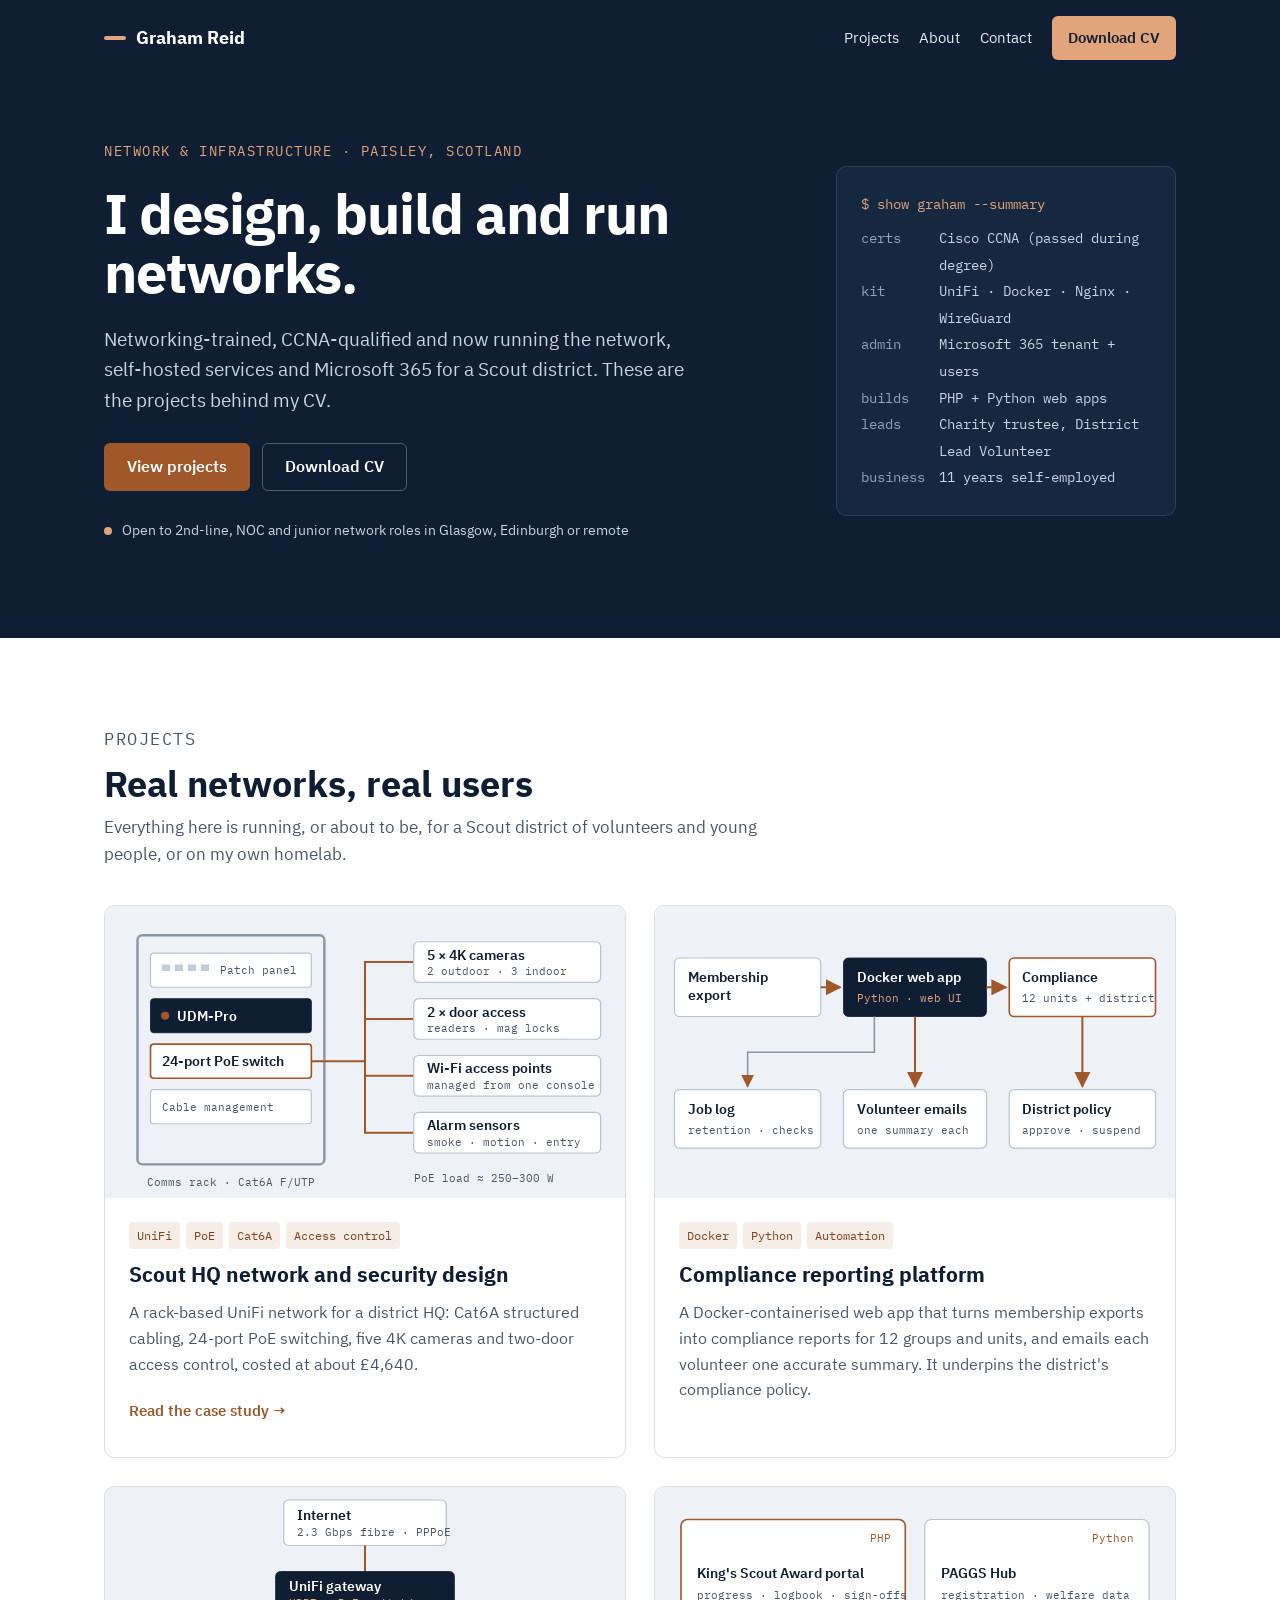
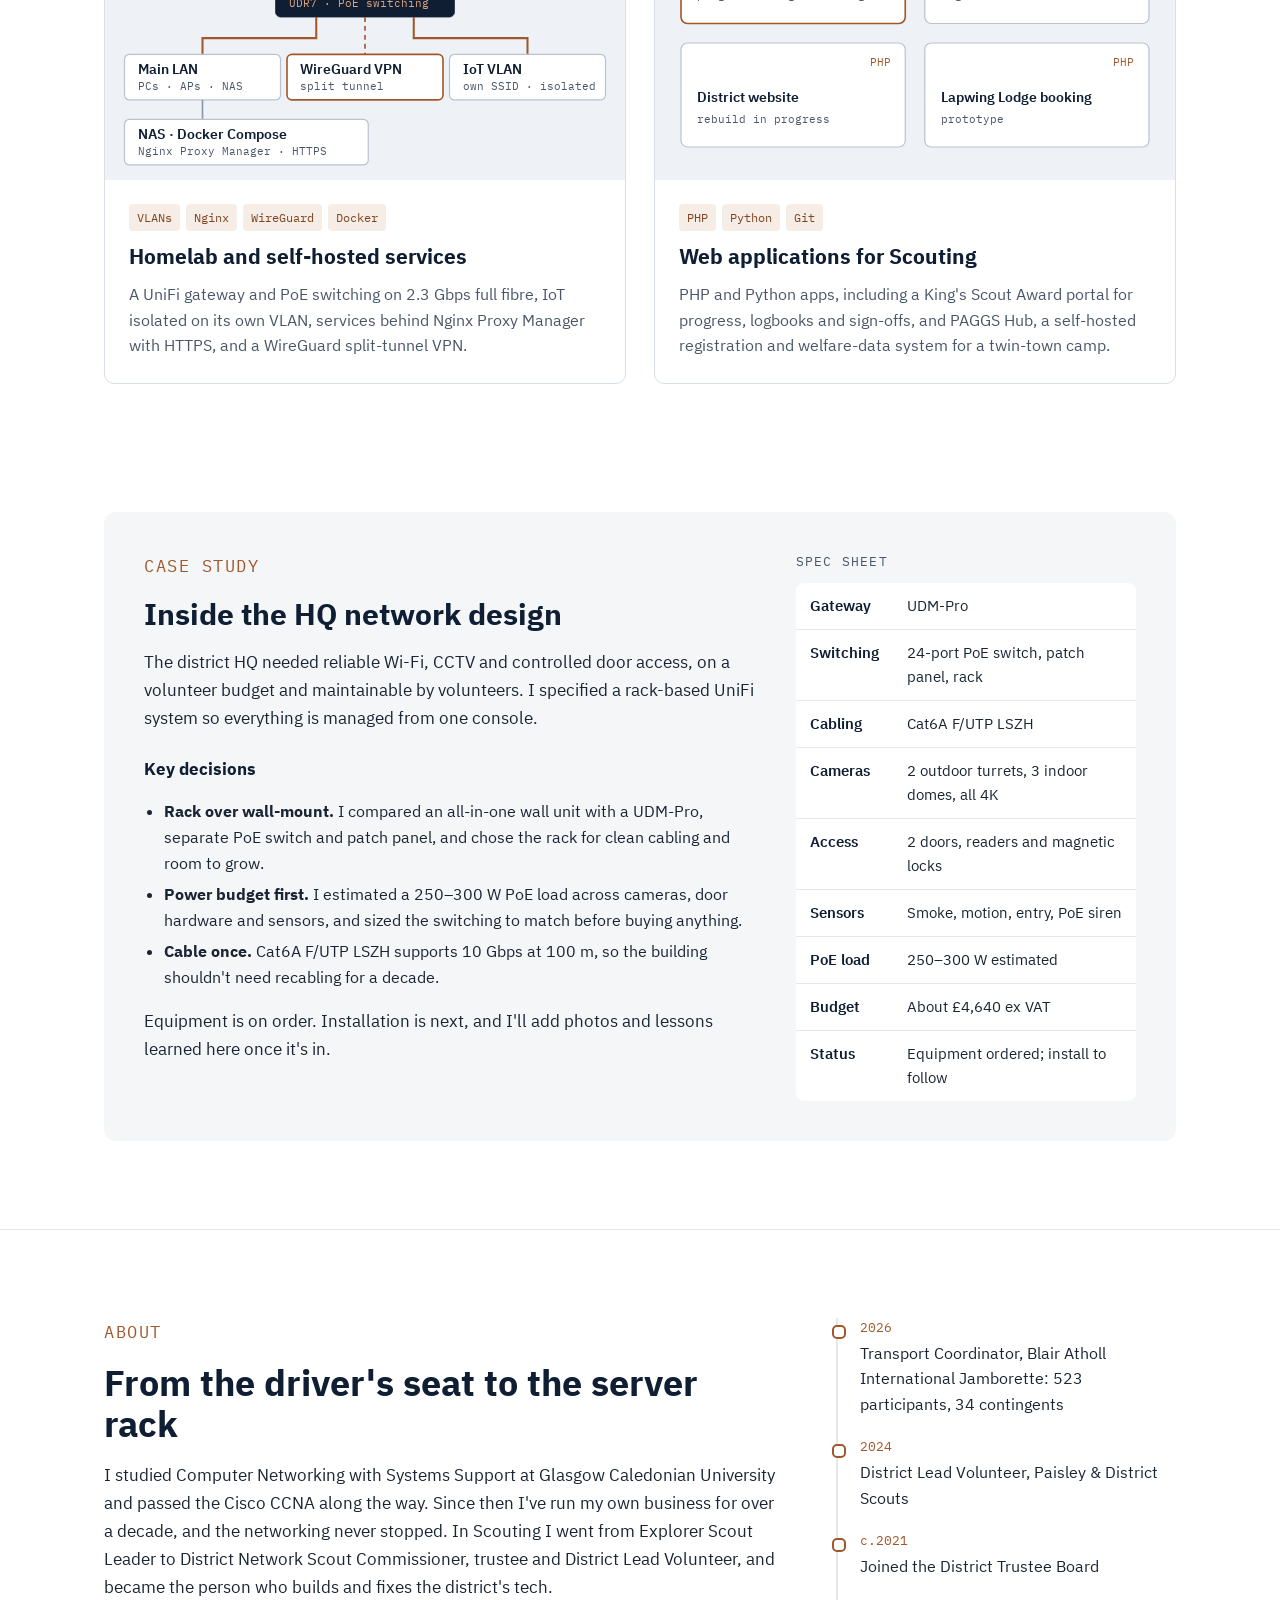
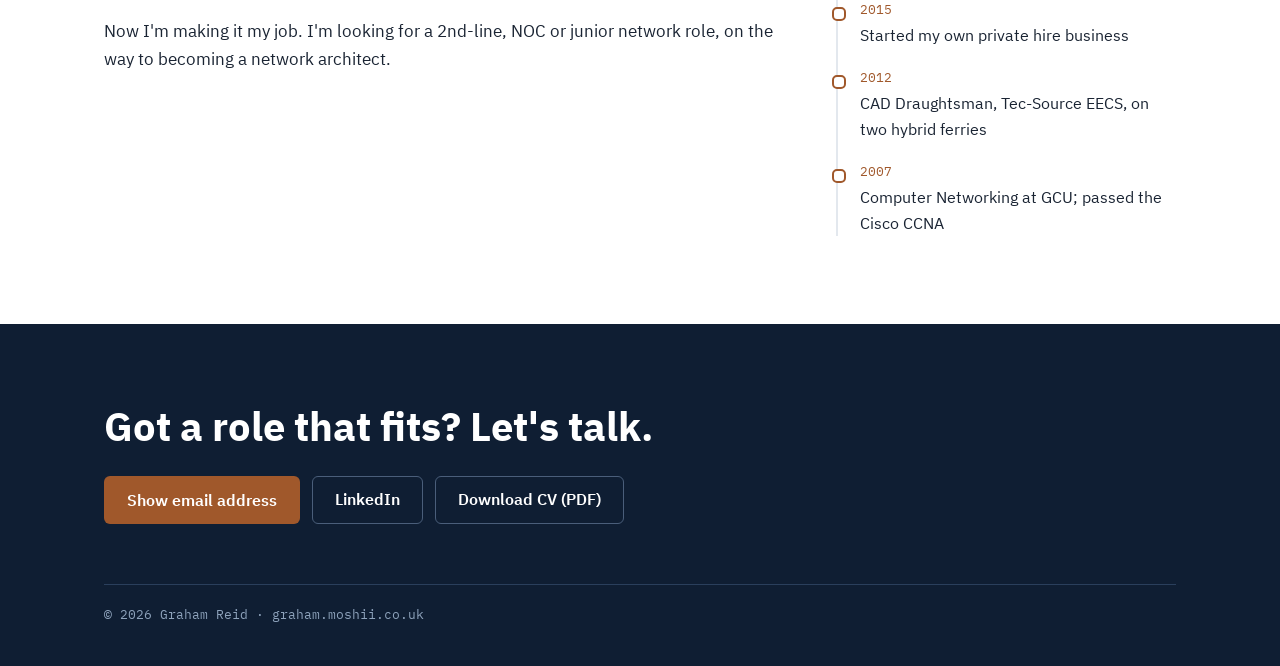
==== index.html @ 70eca9df "Hide email address from scrapers Reveal the address on click from a base64 attribute instead of a pl" ====
<!doctype html>
<html lang="en-GB">
<head>
<meta charset="utf-8">
<meta name="viewport" content="width=device-width, initial-scale=1">
<title>Graham Reid · Network &amp; Infrastructure</title>
<meta name="description" content="Graham Reid: networking-trained and CCNA-qualified, designing and running networks, self-hosted services and Microsoft 365 for a Scout district. Open to 2nd-line, NOC and junior network roles.">
<link rel="canonical" href="https://graham.moshii.co.uk/">
<meta property="og:type" content="website">
<meta property="og:title" content="Graham Reid · Network & Infrastructure">
<meta property="og:description" content="Projects behind my CV: a UniFi HQ network design, a Docker compliance platform, a homelab and web apps for Scouting.">
<meta property="og:url" content="https://graham.moshii.co.uk/">
<meta name="theme-color" content="#0F1E33">
<link rel="icon" href="assets/favicon.svg" type="image/svg+xml">
<link rel="preload" href="assets/fonts/IBMPlexSans-Bold.woff2" as="font" type="font/woff2" crossorigin>
<link rel="preload" href="assets/fonts/IBMPlexSans-Regular.woff2" as="font" type="font/woff2" crossorigin>
<link rel="stylesheet" href="assets/site.css">
</head>
<body>
<a class="skip" href="#main">Skip to content</a>

<header class="site-header" id="top">
  <nav class="nav wrap" aria-label="Main">
    <a class="brand" href="#top"><span class="brand-mark" aria-hidden="true"></span>Graham Reid</a>
    <ul class="nav-links">
      <li><a href="#projects">Projects</a></li>
      <li><a href="#about">About</a></li>
      <li><a href="#contact">Contact</a></li>
      <li><a class="nav-cv" href="cv/Graham-Reid-CV.pdf">Download CV</a></li>
    </ul>
  </nav>

  <div class="hero wrap">
    <div class="hero-copy">
      <p class="eyebrow">Network &amp; infrastructure · Paisley, Scotland</p>
      <h1>I design, build and run networks.</h1>
      <p class="hero-lede">Networking-trained, CCNA-qualified and now running the network, self-hosted services and Microsoft 365 for a Scout district. These are the projects behind my CV.</p>
      <div class="hero-actions">
        <a class="btn btn-primary" href="#projects">View projects</a>
        <a class="btn btn-ghost" href="cv/Graham-Reid-CV.pdf">Download CV</a>
      </div>
      <p class="status"><span class="status-dot" aria-hidden="true"></span>Open to 2nd-line, NOC and junior network roles in Glasgow, Edinburgh or remote</p>
    </div>

    <div class="term" aria-label="Summary">
      <p class="term-cmd" aria-hidden="true">$ show graham --summary</p>
      <dl>
        <dt>certs</dt><dd>Cisco CCNA (passed during degree)</dd>
        <dt>kit</dt><dd>UniFi · Docker · Nginx · WireGuard</dd>
        <dt>admin</dt><dd>Microsoft 365 tenant + users</dd>
        <dt>builds</dt><dd>PHP + Python web apps</dd>
        <dt>leads</dt><dd>Charity trustee, District Lead Volunteer</dd>
        <dt>business</dt><dd>11 years self-employed</dd>
      </dl>
    </div>
  </div>
</header>

<main id="main">
  <section class="section wrap" id="projects" aria-labelledby="projects-title">
    <div class="section-head">
      <p class="eyebrow">Projects</p>
      <h2 id="projects-title">Real networks, real users</h2>
      <p>Everything here is running, or about to be, for a Scout district of volunteers and young people, or on my own homelab.</p>
    </div>

    <div class="cards">

      <article class="card">
        <figure>
          <svg viewBox="0 0 640 360" role="img" aria-label="Diagram: a comms rack holding a patch panel, UDM-Pro gateway, 24-port PoE switch and cable management, with the switch feeding cameras, door access, Wi-Fi access points and alarm sensors.">
            <rect class="dg-rack" x="40" y="36" width="230" height="282" rx="6"/>
            <rect class="dg-box" x="56" y="58" width="198" height="42" rx="4"/>
            <g class="dg-port"><rect x="70" y="72" width="10" height="8"/><rect x="86" y="72" width="10" height="8"/><rect x="102" y="72" width="10" height="8"/><rect x="118" y="72" width="10" height="8"/></g>
            <text class="dg-s" x="142" y="84">Patch panel</text>
            <rect class="dg-box-navy" x="56" y="114" width="198" height="42" rx="4"/>
            <circle class="dg-led" cx="74" cy="135" r="5"/>
            <text class="dg-w" x="88" y="141">UDM-Pro</text>
            <rect class="dg-box-accent" x="56" y="170" width="198" height="42" rx="4"/>
            <text class="dg-t" x="70" y="197">24-port PoE switch</text>
            <rect class="dg-box" x="56" y="226" width="198" height="42" rx="4"/>
            <text class="dg-s" x="70" y="252">Cable management</text>
            <text class="dg-s" x="155" y="344" text-anchor="middle">Comms rack · Cat6A F/UTP</text>

            <path class="dg-line-accent" d="M254 191 H320 V69 H380"/>
            <path class="dg-line-accent" d="M320 191 V139 H380"/>
            <path class="dg-line-accent" d="M320 191 V209 H380"/>
            <path class="dg-line-accent" d="M320 191 V279 H380"/>
            <rect class="dg-box" x="380" y="44" width="230" height="50" rx="6"/>
            <text class="dg-t" x="396" y="66">5 × 4K cameras</text><text class="dg-s" x="396" y="85">2 outdoor · 3 indoor</text>
            <rect class="dg-box" x="380" y="114" width="230" height="50" rx="6"/>
            <text class="dg-t" x="396" y="136">2 × door access</text><text class="dg-s" x="396" y="155">readers · mag locks</text>
            <rect class="dg-box" x="380" y="184" width="230" height="50" rx="6"/>
            <text class="dg-t" x="396" y="206">Wi-Fi access points</text><text class="dg-s" x="396" y="225">managed from one console</text>
            <rect class="dg-box" x="380" y="254" width="230" height="50" rx="6"/>
            <text class="dg-t" x="396" y="276">Alarm sensors</text><text class="dg-s" x="396" y="295">smoke · motion · entry</text>
            <text class="dg-s" x="380" y="340">PoE load ≈ 250–300 W</text>
          </svg>
        </figure>
        <div class="card-body">
          <ul class="tags" aria-label="Technologies"><li>UniFi</li><li>PoE</li><li>Cat6A</li><li>Access control</li></ul>
          <h3>Scout HQ network and security design</h3>
          <p>A rack-based UniFi network for a district HQ: Cat6A structured cabling, 24-port PoE switching, five 4K cameras and two-door access control, costed at about £4,640.</p>
          <a class="card-link" href="#case-study">Read the case study →</a>
        </div>
      </article>

      <article class="card">
        <figure>
          <svg viewBox="0 0 640 360" role="img" aria-label="Diagram: membership exports go into a Docker web app, which produces reports for 12 units plus a district summary, sends one summary email per volunteer, and keeps a job log with retention clean-up.">
            <defs><marker id="ar2" viewBox="0 0 10 10" refX="9" refY="5" markerWidth="8" markerHeight="8" orient="auto-start-reverse"><path class="dg-arrow" d="M0 0 L10 5 L0 10 z"/></marker></defs>
            <rect class="dg-box" x="24" y="64" width="180" height="72" rx="6"/>
            <text class="dg-t" x="40" y="94">Membership</text><text class="dg-t" x="40" y="116">export</text>
            <rect class="dg-box-navy" x="232" y="64" width="176" height="72" rx="6"/>
            <text class="dg-w" x="248" y="94">Docker web app</text><text class="dg-ws" x="248" y="118">Python · web UI</text>
            <rect class="dg-box-accent" x="436" y="64" width="180" height="72" rx="6"/>
            <text class="dg-t" x="452" y="94">Compliance</text><text class="dg-s" x="452" y="118">12 units + district</text>
            <path class="dg-line-accent" d="M204 100 H228" marker-end="url(#ar2)"/>
            <path class="dg-line-accent" d="M408 100 H432" marker-end="url(#ar2)"/>
            <rect class="dg-box" x="232" y="226" width="176" height="72" rx="6"/>
            <text class="dg-t" x="248" y="256">Volunteer emails</text><text class="dg-s" x="248" y="280">one summary each</text>
            <rect class="dg-box" x="24" y="226" width="180" height="72" rx="6"/>
            <text class="dg-t" x="40" y="256">Job log</text><text class="dg-s" x="40" y="280">retention · checks</text>
            <rect class="dg-box" x="436" y="226" width="180" height="72" rx="6"/>
            <text class="dg-t" x="452" y="256">District policy</text><text class="dg-s" x="452" y="280">approve · suspend</text>
            <path class="dg-line-accent" d="M320 136 V222" marker-end="url(#ar2)"/>
            <path class="dg-line" d="M270 136 V180 H114 V222" marker-end="url(#ar2)"/>
            <path class="dg-line-accent" d="M526 136 V222" marker-end="url(#ar2)"/>
          </svg>
        </figure>
        <div class="card-body">
          <ul class="tags" aria-label="Technologies"><li>Docker</li><li>Python</li><li>Automation</li></ul>
          <h3>Compliance reporting platform</h3>
          <p>A Docker-containerised web app that turns membership exports into compliance reports for 12 groups and units, and emails each volunteer one accurate summary. It underpins the district's compliance policy.</p>
        </div>
      </article>

      <article class="card">
        <figure>
          <svg viewBox="0 0 640 360" role="img" aria-label="Diagram: 2.3 gigabit full fibre over PPPoE into a UniFi UDR7 gateway, which serves a main LAN with a NAS running Docker and Nginx Proxy Manager, an isolated IoT VLAN with its own SSID, and a WireGuard split-tunnel VPN for selected devices.">
            <rect class="dg-box" x="220" y="16" width="200" height="56" rx="6"/>
            <text class="dg-t" x="236" y="40">Internet</text><text class="dg-s" x="236" y="60">2.3 Gbps fibre · PPPoE</text>
            <path class="dg-line-accent" d="M320 72 V104"/>
            <rect class="dg-box-navy" x="210" y="104" width="220" height="56" rx="6"/>
            <text class="dg-w" x="226" y="128">UniFi gateway</text><text class="dg-ws" x="226" y="148">UDR7 · PoE switching</text>
            <path class="dg-line-accent" d="M260 160 V186 H120 V206"/>
            <path class="dg-dash" d="M320 160 V206"/>
            <path class="dg-line-accent" d="M380 160 V186 H520 V206"/>
            <rect class="dg-box" x="24" y="206" width="192" height="56" rx="6"/>
            <text class="dg-t" x="40" y="230">Main LAN</text><text class="dg-s" x="40" y="250">PCs · APs · NAS</text>
            <rect class="dg-box-accent" x="224" y="206" width="192" height="56" rx="6"/>
            <text class="dg-t" x="240" y="230">WireGuard VPN</text><text class="dg-s" x="240" y="250">split tunnel</text>
            <rect class="dg-box" x="424" y="206" width="192" height="56" rx="6"/>
            <text class="dg-t" x="440" y="230">IoT VLAN</text><text class="dg-s" x="440" y="250">own SSID · isolated</text>
            <path class="dg-line" d="M120 262 V286"/>
            <rect class="dg-box" x="24" y="286" width="300" height="56" rx="6"/>
            <text class="dg-t" x="40" y="310">NAS · Docker Compose</text><text class="dg-s" x="40" y="330">Nginx Proxy Manager · HTTPS</text>
          </svg>
        </figure>
        <div class="card-body">
          <ul class="tags" aria-label="Technologies"><li>VLANs</li><li>Nginx</li><li>WireGuard</li><li>Docker</li></ul>
          <h3>Homelab and self-hosted services</h3>
          <p>A UniFi gateway and PoE switching on 2.3 Gbps full fibre, IoT isolated on its own VLAN, services behind Nginx Proxy Manager with HTTPS, and a WireGuard split-tunnel VPN.</p>
        </div>
      </article>

      <article class="card">
        <figure>
          <svg viewBox="0 0 640 360" role="img" aria-label="Four web applications: a King's Scout Award portal in PHP, PAGGS Hub in Python, the district website in PHP, and a Lapwing Lodge booking prototype in PHP.">
            <rect class="dg-box-accent" x="32" y="40" width="276" height="128" rx="8"/>
            <text class="dg-s" x="290" y="68" text-anchor="end" style="fill: var(--copper)">PHP</text>
            <text class="dg-t" x="52" y="112">King's Scout Award portal</text><text class="dg-s" x="52" y="138">progress · logbook · sign-offs</text>
            <rect class="dg-box" x="332" y="40" width="276" height="128" rx="8"/>
            <text class="dg-s" x="590" y="68" text-anchor="end" style="fill: var(--copper)">Python</text>
            <text class="dg-t" x="352" y="112">PAGGS Hub</text><text class="dg-s" x="352" y="138">registration · welfare data</text>
            <rect class="dg-box" x="32" y="192" width="276" height="128" rx="8"/>
            <text class="dg-s" x="290" y="220" text-anchor="end" style="fill: var(--copper)">PHP</text>
            <text class="dg-t" x="52" y="264">District website</text><text class="dg-s" x="52" y="290">rebuild in progress</text>
            <rect class="dg-box" x="332" y="192" width="276" height="128" rx="8"/>
            <text class="dg-s" x="590" y="220" text-anchor="end" style="fill: var(--copper)">PHP</text>
            <text class="dg-t" x="352" y="264">Lapwing Lodge booking</text><text class="dg-s" x="352" y="290">prototype</text>
          </svg>
        </figure>
        <div class="card-body">
          <ul class="tags" aria-label="Technologies"><li>PHP</li><li>Python</li><li>Git</li></ul>
          <h3>Web applications for Scouting</h3>
          <p>PHP and Python apps, including a King's Scout Award portal for progress, logbooks and sign-offs, and PAGGS Hub, a self-hosted registration and welfare-data system for a twin-town camp.</p>
        </div>
      </article>

    </div>
  </section>

  <section class="section wrap" id="case-study" aria-labelledby="case-title">
    <div class="case">
      <div class="case-copy">
        <p class="eyebrow">Case study</p>
        <h2 id="case-title">Inside the HQ network design</h2>
        <p>The district HQ needed reliable Wi-Fi, CCTV and controlled door access, on a volunteer budget and maintainable by volunteers. I specified a rack-based UniFi system so everything is managed from one console.</p>
        <h3>Key decisions</h3>
        <ul>
          <li><strong>Rack over wall-mount.</strong> I compared an all-in-one wall unit with a UDM-Pro, separate PoE switch and patch panel, and chose the rack for clean cabling and room to grow.</li>
          <li><strong>Power budget first.</strong> I estimated a 250–300 W PoE load across cameras, door hardware and sensors, and sized the switching to match before buying anything.</li>
          <li><strong>Cable once.</strong> Cat6A F/UTP LSZH supports 10 Gbps at 100 m, so the building shouldn't need recabling for a decade.</li>
        </ul>
        <p>Equipment is on order. Installation is next, and I'll add photos and lessons learned here once it's in.</p>
      </div>
      <div class="spec">
        <table>
          <caption>Spec sheet</caption>
          <tbody>
            <tr><th scope="row">Gateway</th><td>UDM-Pro</td></tr>
            <tr><th scope="row">Switching</th><td>24-port PoE switch, patch panel, rack</td></tr>
            <tr><th scope="row">Cabling</th><td>Cat6A F/UTP LSZH</td></tr>
            <tr><th scope="row">Cameras</th><td>2 outdoor turrets, 3 indoor domes, all 4K</td></tr>
            <tr><th scope="row">Access</th><td>2 doors, readers and magnetic locks</td></tr>
            <tr><th scope="row">Sensors</th><td>Smoke, motion, entry, PoE siren</td></tr>
            <tr><th scope="row">PoE load</th><td>250–300 W estimated</td></tr>
            <tr><th scope="row">Budget</th><td>About £4,640 ex VAT</td></tr>
            <tr><th scope="row">Status</th><td>Equipment ordered; install to follow</td></tr>
          </tbody>
        </table>
      </div>
    </div>
  </section>

  <div class="about-wrap" id="about">
    <section class="about wrap" aria-labelledby="about-title">
      <div class="about-copy">
        <p class="eyebrow">About</p>
        <h2 id="about-title">From the driver's seat to the server rack</h2>
        <p>I studied Computer Networking with Systems Support at Glasgow Caledonian University and passed the Cisco CCNA along the way. Since then I've run my own business for over a decade, and the networking never stopped. In Scouting I went from Explorer Scout Leader to District Network Scout Commissioner, trustee and District Lead Volunteer, and became the person who builds and fixes the district's tech.</p>
        <p>Now I'm making it my job. I'm looking for a 2nd-line, NOC or junior network role, on the way to becoming a network architect.</p>
      </div>
      <ol class="timeline" reversed>
        <li><time datetime="2026">2026</time><span>Transport Coordinator, Blair Atholl International Jamborette: 523 participants, 34 contingents</span></li>
        <li><time datetime="2024-08">2024</time><span>District Lead Volunteer, Paisley &amp; District Scouts</span></li>
        <li><time datetime="2021">c.2021</time><span>Joined the District Trustee Board</span></li>
        <li><time datetime="2015-02">2015</time><span>Started my own private hire business</span></li>
        <li><time datetime="2012-08">2012</time><span>CAD Draughtsman, Tec-Source EECS, on two hybrid ferries</span></li>
        <li><time datetime="2007">2007</time><span>Computer Networking at GCU; passed the Cisco CCNA</span></li>
      </ol>
    </section>
  </div>
</main>

<footer class="site-footer" id="contact">
  <div class="contact wrap">
    <h2>Got a role that fits? Let's talk.</h2>
    <div class="contact-actions">
      <button type="button" class="btn btn-primary" data-email="Z3JhaGFtQG1vc2hpaS5jby51aw==">Show email address</button>
      <noscript><p class="noscript-note">Email needs JavaScript to show. You can also message me on LinkedIn.</p></noscript>
      <a class="btn btn-ghost" href="https://www.linkedin.com/in/moshii/">LinkedIn</a>
      <a class="btn btn-ghost" href="cv/Graham-Reid-CV.pdf">Download CV (PDF)</a>
    </div>
    <p class="colophon">© 2026 Graham Reid · graham.moshii.co.uk</p>
  </div>
</footer>
<script src="assets/contact.js" defer></script>
</body>
</html>
---- assets/site.css ----
/* Graham Reid portfolio — matches the CV: navy, copper, IBM Plex */

@font-face { font-family: "IBM Plex Sans"; font-weight: 400; font-display: swap; src: url("fonts/IBMPlexSans-Regular.woff2") format("woff2"); }
@font-face { font-family: "IBM Plex Sans"; font-weight: 500; font-display: swap; src: url("fonts/IBMPlexSans-Medium.woff2") format("woff2"); }
@font-face { font-family: "IBM Plex Sans"; font-weight: 600; font-display: swap; src: url("fonts/IBMPlexSans-SemiBold.woff2") format("woff2"); }
@font-face { font-family: "IBM Plex Sans"; font-weight: 700; font-display: swap; src: url("fonts/IBMPlexSans-Bold.woff2") format("woff2"); }
@font-face { font-family: "IBM Plex Mono"; font-weight: 400; font-display: swap; src: url("fonts/IBMPlexMono-Regular.woff2") format("woff2"); }
@font-face { font-family: "IBM Plex Mono"; font-weight: 500; font-display: swap; src: url("fonts/IBMPlexMono-Medium.woff2") format("woff2"); }

:root {
  --navy: #0F1E33;
  --navy-2: #16283F;
  --navy-line: #2A3F5C;
  --copper: #A0582B;
  --copper-dark: #7E4420;
  --copper-light: #E2A47A;
  --copper-tint: #F6EDE6;
  --text: #1A2433;
  --muted: #4A5668;
  --on-navy: #E6EDF5;
  --on-navy-muted: #C9D5E3;
  --label-navy: #8EA3BC;
  --line: #D9DFE7;
  --line-soft: #E3E8EE;
  --panel: #F4F6F8;
  --figure: #EEF2F6;
  --sans: "IBM Plex Sans", system-ui, -apple-system, "Segoe UI", sans-serif;
  --mono: "IBM Plex Mono", ui-monospace, "SFMono-Regular", Menlo, monospace;
}

* { box-sizing: border-box; }
html { scroll-behavior: smooth; }
@media (prefers-reduced-motion: reduce) { html { scroll-behavior: auto; } }
body { margin: 0; font-family: var(--sans); color: var(--text); background: #FFFFFF; line-height: 1.6; -webkit-text-size-adjust: 100%; }
img, svg { display: block; max-width: 100%; }
a { color: var(--copper); }
a:hover { color: var(--copper-dark); }
:focus-visible { outline: 3px solid var(--copper-light); outline-offset: 3px; border-radius: 4px; }

.wrap { max-width: 1120px; margin: 0 auto; padding-left: 24px; padding-right: 24px; }
.skip { position: absolute; left: -9999px; top: 8px; background: #FFFFFF; color: var(--navy); padding: 10px 14px; border-radius: 6px; z-index: 10; }
.skip:focus { left: 16px; }

.eyebrow { margin: 0; font-family: var(--mono); font-size: 13px; letter-spacing: 1.5px; text-transform: uppercase; color: var(--copper); }

.btn { display: inline-flex; align-items: center; min-height: 48px; padding: 0 22px; border-radius: 6px; font-weight: 600; font-size: 16px; text-decoration: none; border: 1px solid transparent; }
.btn-primary { background: var(--copper); color: #FFFFFF; }
button.btn { font-family: inherit; cursor: pointer; }
.noscript-note { margin: 0; flex-basis: 100%; font-size: 14px; color: var(--on-navy-muted); }
.btn-primary:hover { background: var(--copper-dark); color: #FFFFFF; }
.btn-ghost { color: #FFFFFF; border-color: #4A5E7A; }
.btn-ghost:hover { color: #FFFFFF; border-color: var(--copper-light); }

/* Header */
.site-header { background: var(--navy); color: var(--on-navy); }
.nav { display: flex; flex-wrap: wrap; align-items: center; justify-content: space-between; gap: 8px 24px; padding-top: 16px; padding-bottom: 16px; }
.brand { display: flex; align-items: center; gap: 10px; min-height: 44px; color: #FFFFFF; font-weight: 700; font-size: 18px; text-decoration: none; }
.brand:hover { color: #FFFFFF; }
.brand-mark { width: 22px; height: 4px; background: var(--copper-light); border-radius: 2px; }
.nav-links { display: flex; flex-wrap: wrap; align-items: center; gap: 4px 20px; margin: 0; padding: 0; list-style: none; font-size: 15px; }
.nav-links a { display: inline-flex; align-items: center; min-height: 44px; color: var(--on-navy); text-decoration: none; }
.nav-links a:hover { color: var(--copper-light); }
.nav-links .nav-cv { color: var(--navy); background: var(--copper-light); padding: 0 16px; border-radius: 6px; font-weight: 600; }
.nav-links .nav-cv:hover { color: var(--navy); background: #EDBB98; }

.hero { display: flex; flex-wrap: wrap; align-items: center; gap: 48px; padding-top: 64px; padding-bottom: 96px; }
.hero-copy { flex: 999 1 520px; min-width: 0; display: flex; flex-direction: column; gap: 22px; }
.hero .eyebrow { color: var(--copper-light); font-size: 14px; }
.hero h1 { margin: 0; font-size: clamp(38px, 6vw, 56px); line-height: 1.05; letter-spacing: -1px; color: #FFFFFF; }
.hero-lede { margin: 0; max-width: 600px; font-size: 19px; color: var(--on-navy-muted); }
.hero-actions { display: flex; flex-wrap: wrap; gap: 12px; margin-top: 6px; }
.status { margin: 6px 0 0; display: flex; align-items: flex-start; gap: 10px; font-size: 14px; color: var(--on-navy-muted); }
.status-dot { flex: none; width: 8px; height: 8px; margin-top: 8px; border-radius: 4px; background: var(--copper-light); }

.term { flex: 1 1 340px; min-width: 0; margin: 0; background: var(--navy-2); border: 1px solid var(--navy-line); border-radius: 10px; padding: 24px; font-family: var(--mono); font-size: 14px; line-height: 1.9; color: var(--on-navy-muted); overflow-x: auto; }
.term-cmd { margin: 0 0 8px; color: var(--copper-light); }
.term dl { margin: 0; display: grid; grid-template-columns: max-content minmax(0, 1fr); column-gap: 14px; }
.term dt { color: var(--label-navy); }
.term dd { margin: 0; }

/* Sections */
.section { padding-top: 88px; padding-bottom: 40px; }
.section-head { display: flex; flex-direction: column; gap: 10px; max-width: 660px; margin-bottom: 36px; }
.section-head h2, .about h2 { margin: 0; font-size: clamp(28px, 4vw, 36px); line-height: 1.15; color: var(--navy); }
.section-head p { margin: 0; font-size: 17px; color: var(--muted); }

.cards { display: grid; grid-template-columns: repeat(auto-fit, minmax(min(100%, 340px), 1fr)); gap: 28px; }
.card { display: flex; flex-direction: column; border: 1px solid var(--line); border-radius: 10px; overflow: hidden; background: #FFFFFF; }
.card figure { margin: 0; background: var(--figure); aspect-ratio: 16 / 9; display: flex; align-items: center; justify-content: center; }
.card figure svg { width: 100%; height: 100%; }
.card-body { padding: 24px; display: flex; flex-direction: column; gap: 12px; flex-grow: 1; }
.card h3 { margin: 0; font-size: 21px; line-height: 1.3; color: var(--navy); }
.card p { margin: 0; font-size: 16px; color: var(--muted); }
.card-link { margin-top: auto; display: inline-flex; align-items: center; min-height: 44px; font-weight: 600; font-size: 15px; text-decoration: none; }
.tags { display: flex; flex-wrap: wrap; gap: 6px; margin: 0; padding: 0; list-style: none; font-family: var(--mono); font-size: 12px; }
.tags li { padding: 4px 8px; border-radius: 4px; background: var(--copper-tint); color: var(--copper-dark); }

/* Diagram text and shapes (inline SVG) */
.dg-box { fill: #FFFFFF; stroke: #B9C3D0; stroke-width: 1.5; }
.dg-box-accent { fill: #FFFFFF; stroke: var(--copper); stroke-width: 2; }
.dg-box-navy { fill: var(--navy); stroke: var(--navy); }
.dg-rack { fill: none; stroke: #8A97A8; stroke-width: 3; }
.dg-line { stroke: #8A97A8; stroke-width: 2; fill: none; }
.dg-line-accent { stroke: var(--copper); stroke-width: 2.5; fill: none; }
.dg-dash { stroke: var(--copper); stroke-width: 2; stroke-dasharray: 6 5; fill: none; }
.dg-t { font-family: var(--sans); font-size: 17px; font-weight: 600; fill: var(--navy); }
.dg-s { font-family: var(--mono); font-size: 13px; fill: var(--muted); }
.dg-w { font-family: var(--sans); font-size: 17px; font-weight: 600; fill: #FFFFFF; }
.dg-ws { font-family: var(--mono); font-size: 13px; fill: var(--copper-light); }
.dg-arrow { fill: var(--copper); }
.dg-port { fill: #C3CCD8; }
.dg-led { fill: var(--copper); }

/* Case study */
.case { display: flex; flex-wrap: wrap; gap: 40px; background: var(--panel); border-radius: 12px; padding: clamp(24px, 4vw, 40px); }
.case-copy { flex: 999 1 420px; min-width: 0; display: flex; flex-direction: column; gap: 16px; }
.case-copy h2 { margin: 0; font-size: clamp(26px, 3.5vw, 30px); line-height: 1.2; color: var(--navy); }
.case-copy p { margin: 0; font-size: 17px; line-height: 1.65; }
.case-copy h3 { margin: 8px 0 0; font-size: 17px; color: var(--navy); }
.case-copy ul { margin: 0; padding-left: 20px; font-size: 16px; display: flex; flex-direction: column; gap: 6px; }
.spec { flex: 1 1 340px; min-width: 0; overflow-x: auto; }
.spec table { width: 100%; border-collapse: collapse; font-size: 15px; background: #FFFFFF; border-radius: 8px; overflow: hidden; }
.spec caption { text-align: left; font-family: var(--mono); font-size: 13px; letter-spacing: 1.2px; text-transform: uppercase; color: var(--muted); padding-bottom: 10px; }
.spec th, .spec td { text-align: left; padding: 11px 14px; vertical-align: top; }
.spec th { font-weight: 600; color: var(--navy); white-space: nowrap; }
.spec tr + tr { border-top: 1px solid var(--line-soft); }

/* About */
.about-wrap { border-top: 1px solid var(--line-soft); margin-top: 48px; }
.about { display: flex; flex-wrap: wrap; gap: 56px; padding-top: 88px; padding-bottom: 88px; }
.about-copy { flex: 999 1 420px; min-width: 0; display: flex; flex-direction: column; gap: 16px; }
.about-copy p { margin: 0; font-size: 17px; line-height: 1.65; }
.timeline { flex: 1 1 340px; min-width: 0; margin: 0; padding: 0; list-style: none; border-left: 2px solid var(--line-soft); }
.timeline li { padding: 0 0 20px 22px; display: flex; flex-direction: column; gap: 2px; position: relative; }
.timeline li:last-child { padding-bottom: 0; }
.timeline li::before { content: ""; position: absolute; left: -6px; top: 7px; width: 10px; height: 10px; border-radius: 5px; background: #FFFFFF; border: 2px solid var(--copper); }
.timeline time { font-family: var(--mono); font-size: 13px; color: var(--copper); }

/* Footer / contact */
.site-footer { background: var(--navy); color: var(--on-navy); }
.contact { display: flex; flex-direction: column; gap: 28px; padding-top: 80px; padding-bottom: 40px; }
.contact h2 { margin: 0; font-size: clamp(30px, 5vw, 40px); line-height: 1.1; color: #FFFFFF; }
.contact-actions { display: flex; flex-wrap: wrap; gap: 12px; }
.colophon { margin: 32px 0 0; padding-top: 20px; border-top: 1px solid var(--navy-line); font-family: var(--mono); font-size: 13px; color: var(--label-navy); }

@media (max-width: 560px) {
  .hero { padding-top: 40px; padding-bottom: 64px; gap: 32px; }
  .section { padding-top: 64px; }
  .about { padding-top: 64px; padding-bottom: 64px; gap: 40px; }
  .term { font-size: 13px; padding: 18px; }
}
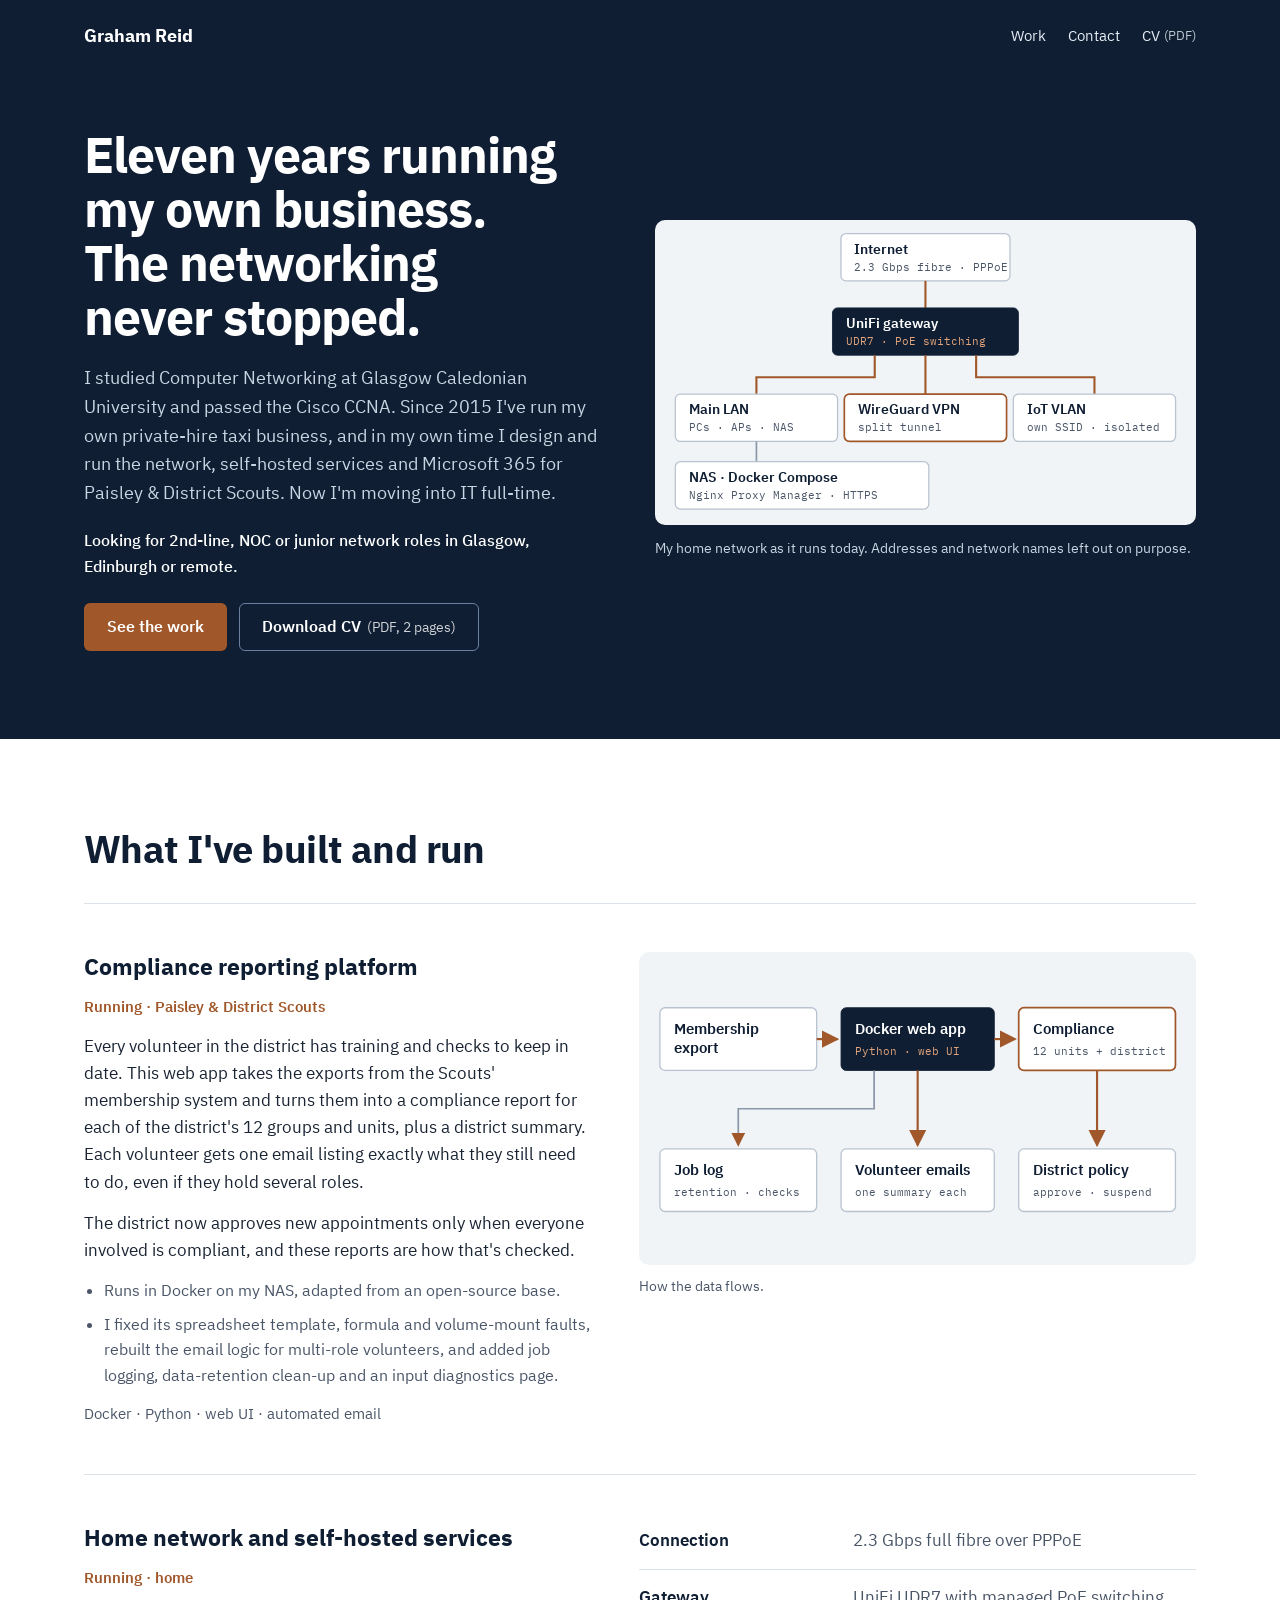
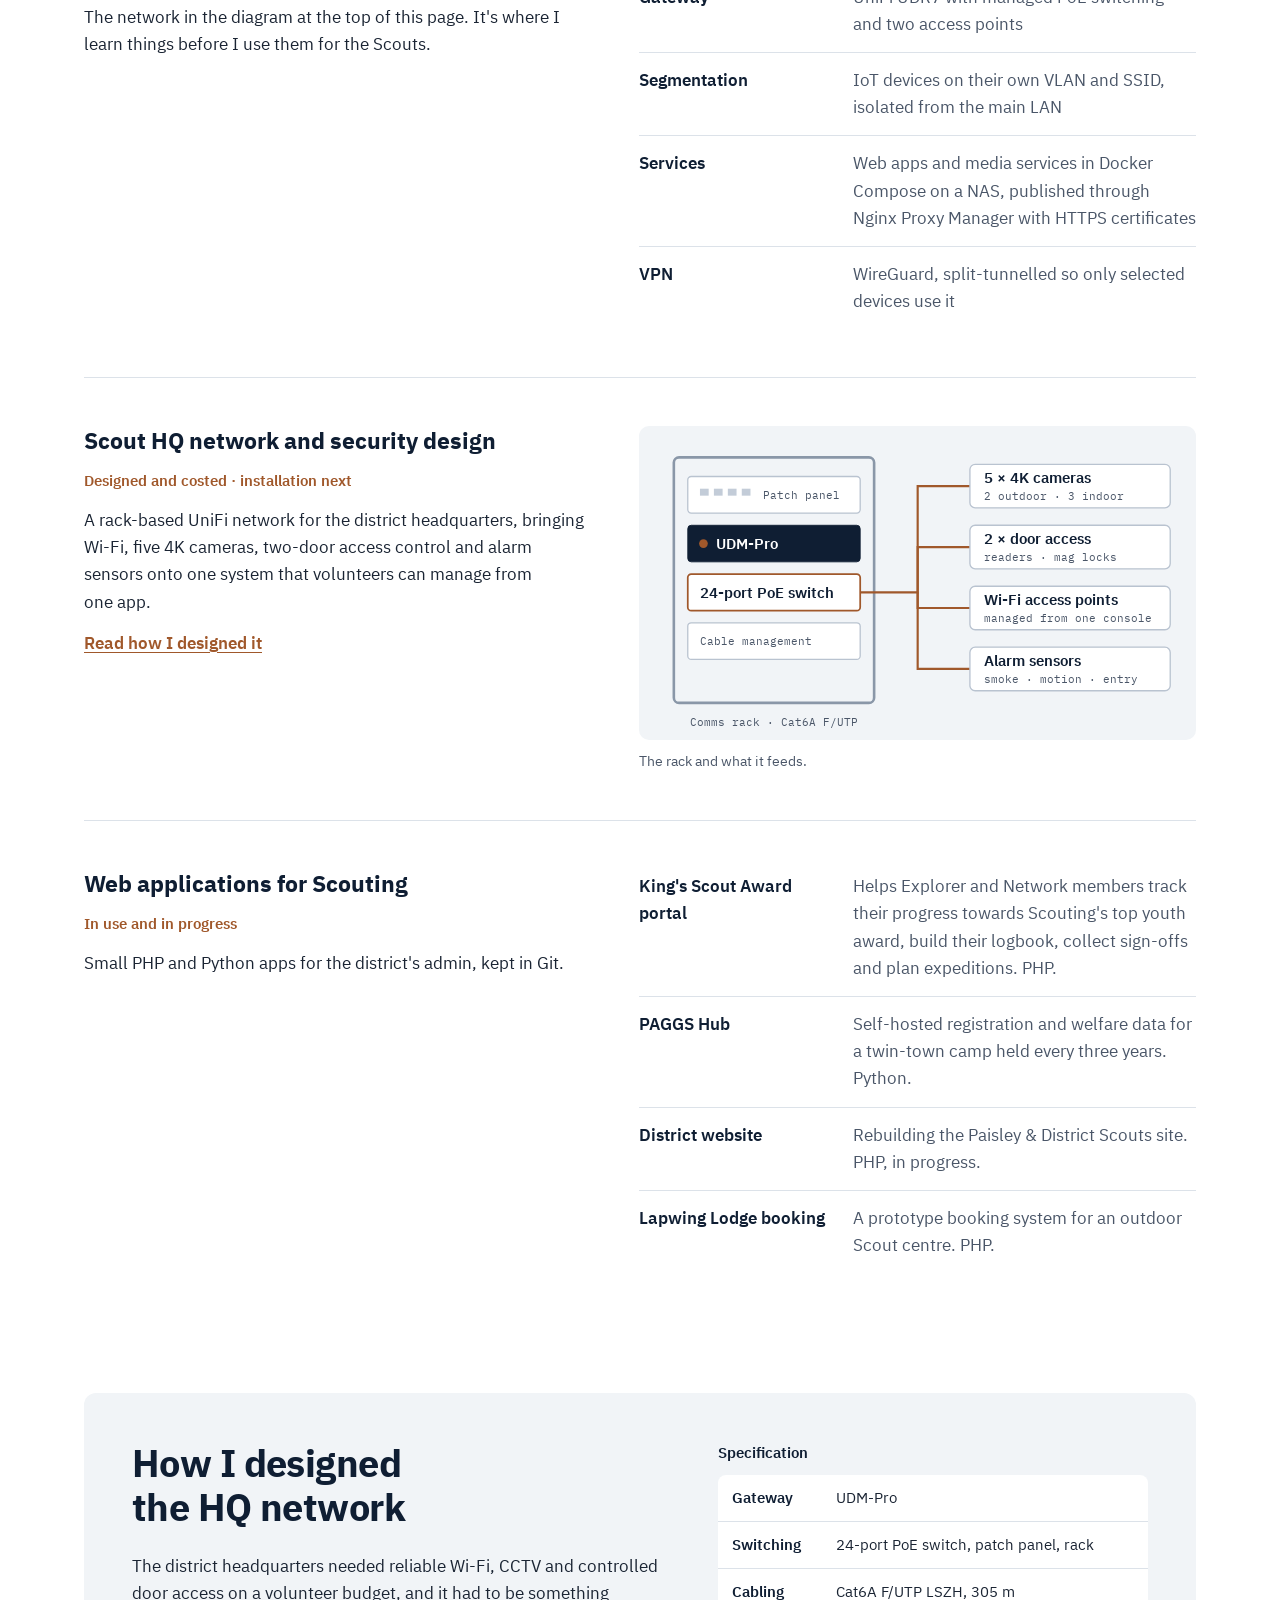
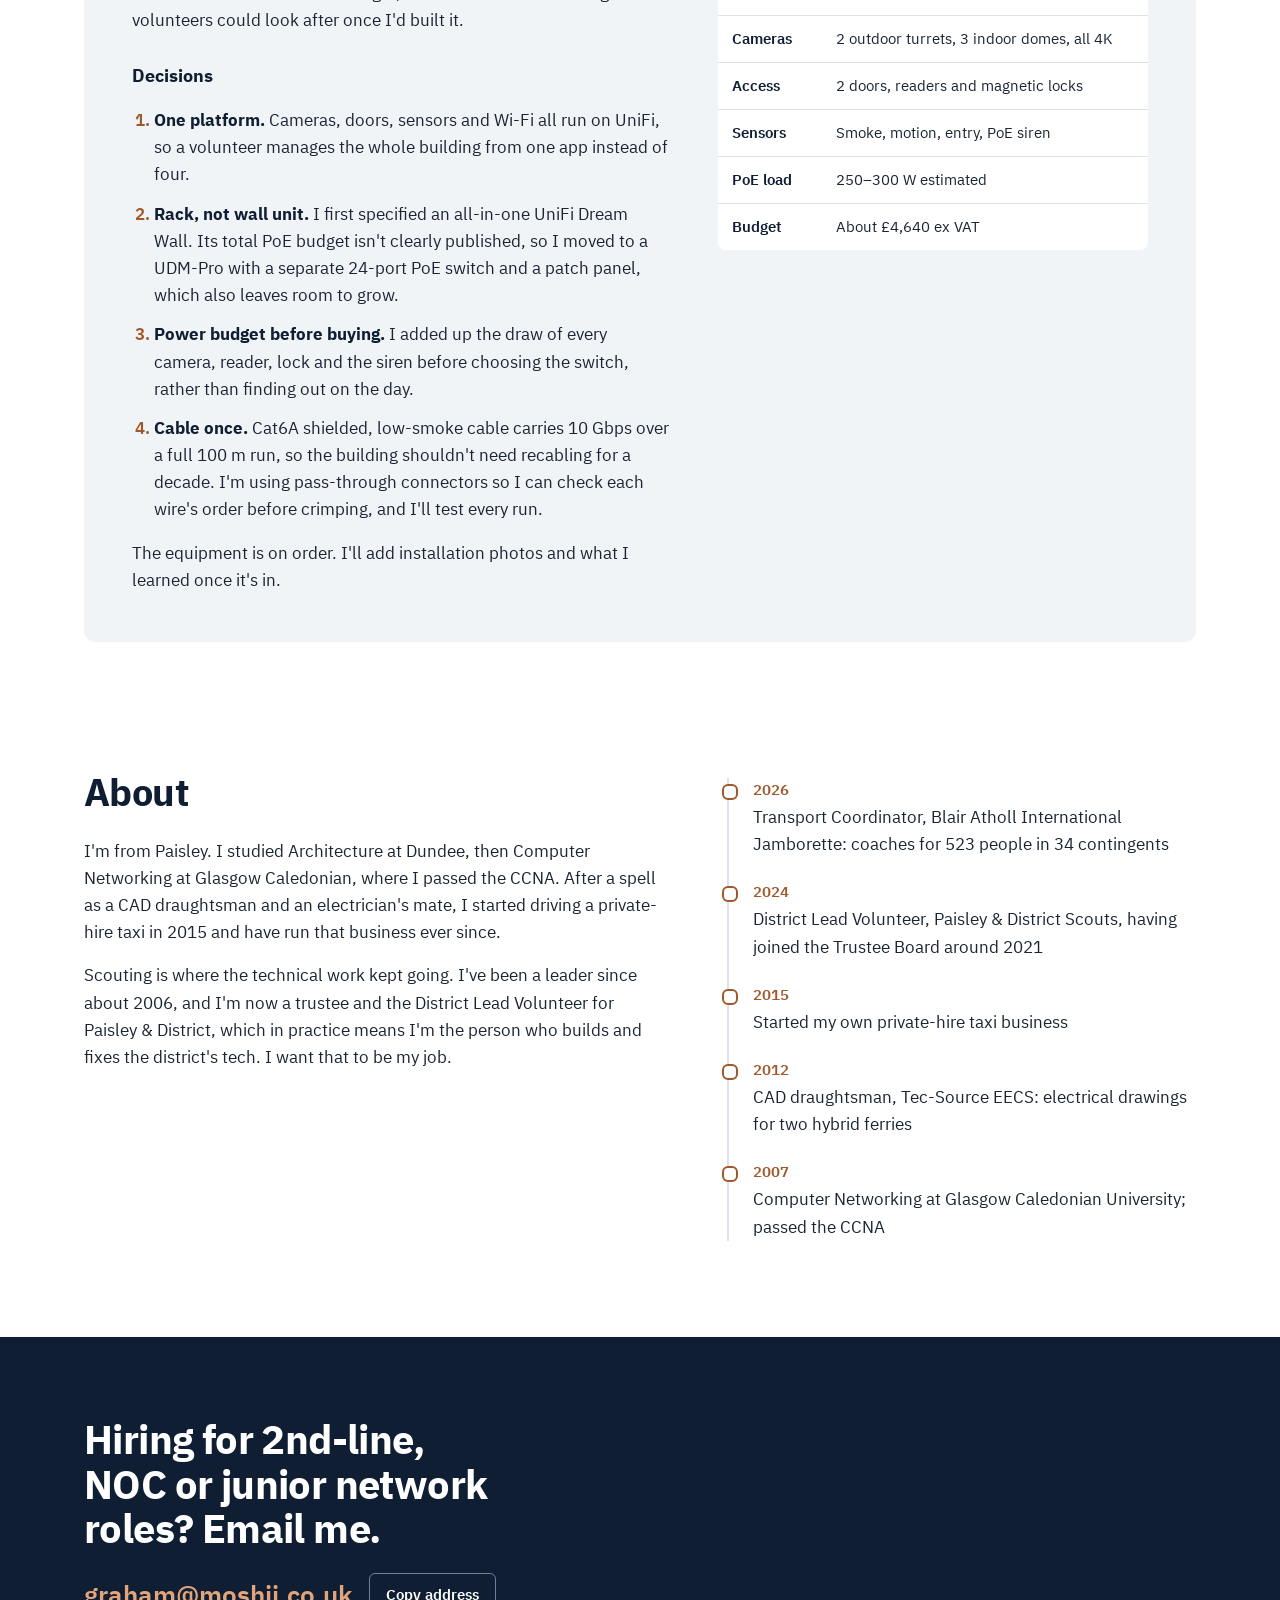
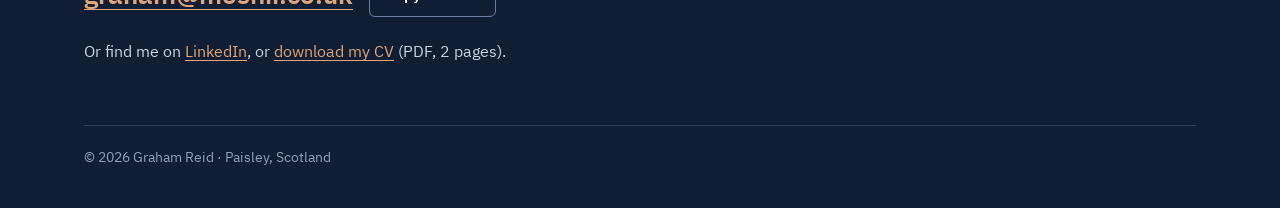
==== commit 58b926a7: "Strip template look: plain hero, project rows, real decisions - Remove eyebrow labels, terminal card" ====
--- a/index.html
+++ b/index.html
@@ -4,12 +4,17 @@
 <meta charset="utf-8">
 <meta name="viewport" content="width=device-width, initial-scale=1">
 <title>Graham Reid · Network &amp; Infrastructure</title>
-<meta name="description" content="Graham Reid: networking-trained and CCNA-qualified, designing and running networks, self-hosted services and Microsoft 365 for a Scout district. Open to 2nd-line, NOC and junior network roles.">
+<meta name="description" content="Graham Reid, Paisley. CCNA, eleven years self-employed, and the person who designs and runs the network, self-hosted services and Microsoft 365 for a Scout district. Open to 2nd-line, NOC and junior network roles.">
+<meta name="author" content="Graham Reid">
 <link rel="canonical" href="https://graham.moshii.co.uk/">
-<meta property="og:type" content="website">
+<meta property="og:type" content="profile">
 <meta property="og:title" content="Graham Reid · Network & Infrastructure">
-<meta property="og:description" content="Projects behind my CV: a UniFi HQ network design, a Docker compliance platform, a homelab and web apps for Scouting.">
+<meta property="og:description" content="The networks and services I design and run: a homelab, a Docker compliance platform and a Scout HQ network design.">
 <meta property="og:url" content="https://graham.moshii.co.uk/">
+<meta property="og:image" content="https://graham.moshii.co.uk/assets/og.png">
+<meta property="og:image:width" content="1200">
+<meta property="og:image:height" content="630">
+<meta name="twitter:card" content="summary_large_image">
 <meta name="theme-color" content="#0F1E33">
 <link rel="icon" href="assets/favicon.svg" type="image/svg+xml">
 <link rel="preload" href="assets/fonts/IBMPlexSans-Bold.woff2" as="font" type="font/woff2" crossorigin>
@@ -21,93 +26,72 @@
 
 <header class="site-header" id="top">
   <nav class="nav wrap" aria-label="Main">
-    <a class="brand" href="#top"><span class="brand-mark" aria-hidden="true"></span>Graham Reid</a>
+    <a class="brand" href="#top">Graham Reid</a>
     <ul class="nav-links">
-      <li><a href="#projects">Projects</a></li>
-      <li><a href="#about">About</a></li>
+      <li><a href="#work">Work</a></li>
       <li><a href="#contact">Contact</a></li>
-      <li><a class="nav-cv" href="cv/Graham-Reid-CV.pdf">Download CV</a></li>
+      <li><a href="cv/Graham-Reid-CV.pdf">CV <span class="hint">(PDF)</span></a></li>
     </ul>
   </nav>
 
   <div class="hero wrap">
     <div class="hero-copy">
-      <p class="eyebrow">Network &amp; infrastructure · Paisley, Scotland</p>
-      <h1>I design, build and run networks.</h1>
-      <p class="hero-lede">Networking-trained, CCNA-qualified and now running the network, self-hosted services and Microsoft 365 for a Scout district. These are the projects behind my CV.</p>
+      <h1>Eleven years running my own business. The networking never stopped.</h1>
+      <p class="hero-lede">I studied Computer Networking at Glasgow Caledonian University and passed the Cisco CCNA. Since 2015 I've run my own private-hire taxi business, and in my own time I design and run the network, self-hosted services and Microsoft 365 for Paisley &amp; District Scouts. Now I'm moving into IT full-time.</p>
+      <p class="hero-facts">Looking for 2nd-line, NOC or junior network roles in Glasgow, Edinburgh or remote.</p>
       <div class="hero-actions">
-        <a class="btn btn-primary" href="#projects">View projects</a>
-        <a class="btn btn-ghost" href="cv/Graham-Reid-CV.pdf">Download CV</a>
-      </div>
-      <p class="status"><span class="status-dot" aria-hidden="true"></span>Open to 2nd-line, NOC and junior network roles in Glasgow, Edinburgh or remote</p>
-    </div>
-
-    <div class="term" aria-label="Summary">
-      <p class="term-cmd" aria-hidden="true">$ show graham --summary</p>
-      <dl>
-        <dt>certs</dt><dd>Cisco CCNA (passed during degree)</dd>
-        <dt>kit</dt><dd>UniFi · Docker · Nginx · WireGuard</dd>
-        <dt>admin</dt><dd>Microsoft 365 tenant + users</dd>
-        <dt>builds</dt><dd>PHP + Python web apps</dd>
-        <dt>leads</dt><dd>Charity trustee, District Lead Volunteer</dd>
-        <dt>business</dt><dd>11 years self-employed</dd>
-      </dl>
-    </div>
+        <a class="btn btn-primary" href="#work">See the work</a>
+        <a class="btn btn-ghost" href="cv/Graham-Reid-CV.pdf">Download CV <span class="hint">(PDF, 2 pages)</span></a>
+      </div>
+    </div>
+
+    <figure class="hero-figure">
+      <div class="diagram" tabindex="0" role="group" aria-label="Home network diagram, scrollable on small screens">
+        <svg viewBox="0 0 640 360" role="img" aria-label="My home network: 2.3 gigabit full fibre over PPPoE into a UniFi UDR7 gateway, which serves a main LAN with a NAS running Docker and Nginx Proxy Manager, an isolated IoT VLAN with its own SSID, and a WireGuard split-tunnel VPN for selected devices.">
+          <rect class="dg-box" x="220" y="16" width="200" height="56" rx="6"/>
+          <text class="dg-t" x="236" y="40">Internet</text><text class="dg-s" x="236" y="60">2.3 Gbps fibre · PPPoE</text>
+          <path class="dg-line-accent" d="M320 72 V104"/>
+          <rect class="dg-box-navy" x="210" y="104" width="220" height="56" rx="6"/>
+          <text class="dg-w" x="226" y="128">UniFi gateway</text><text class="dg-ws" x="226" y="148">UDR7 · PoE switching</text>
+          <path class="dg-line-accent" d="M260 160 V186 H120 V206"/>
+          <path class="dg-line-accent" d="M320 160 V206"/>
+          <path class="dg-line-accent" d="M380 160 V186 H520 V206"/>
+          <rect class="dg-box" x="24" y="206" width="192" height="56" rx="6"/>
+          <text class="dg-t" x="40" y="230">Main LAN</text><text class="dg-s" x="40" y="250">PCs · APs · NAS</text>
+          <rect class="dg-box-accent" x="224" y="206" width="192" height="56" rx="6"/>
+          <text class="dg-t" x="240" y="230">WireGuard VPN</text><text class="dg-s" x="240" y="250">split tunnel</text>
+          <rect class="dg-box" x="424" y="206" width="192" height="56" rx="6"/>
+          <text class="dg-t" x="440" y="230">IoT VLAN</text><text class="dg-s" x="440" y="250">own SSID · isolated</text>
+          <path class="dg-line" d="M120 262 V286"/>
+          <rect class="dg-box" x="24" y="286" width="300" height="56" rx="6"/>
+          <text class="dg-t" x="40" y="310">NAS · Docker Compose</text><text class="dg-s" x="40" y="330">Nginx Proxy Manager · HTTPS</text>
+        </svg>
+      </div>
+      <figcaption>My home network as it runs today. Addresses and network names left out on purpose.</figcaption>
+    </figure>
   </div>
 </header>
 
 <main id="main">
-  <section class="section wrap" id="projects" aria-labelledby="projects-title">
-    <div class="section-head">
-      <p class="eyebrow">Projects</p>
-      <h2 id="projects-title">Real networks, real users</h2>
-      <p>Everything here is running, or about to be, for a Scout district of volunteers and young people, or on my own homelab.</p>
-    </div>
-
-    <div class="cards">
-
-      <article class="card">
-        <figure>
-          <svg viewBox="0 0 640 360" role="img" aria-label="Diagram: a comms rack holding a patch panel, UDM-Pro gateway, 24-port PoE switch and cable management, with the switch feeding cameras, door access, Wi-Fi access points and alarm sensors.">
-            <rect class="dg-rack" x="40" y="36" width="230" height="282" rx="6"/>
-            <rect class="dg-box" x="56" y="58" width="198" height="42" rx="4"/>
-            <g class="dg-port"><rect x="70" y="72" width="10" height="8"/><rect x="86" y="72" width="10" height="8"/><rect x="102" y="72" width="10" height="8"/><rect x="118" y="72" width="10" height="8"/></g>
-            <text class="dg-s" x="142" y="84">Patch panel</text>
-            <rect class="dg-box-navy" x="56" y="114" width="198" height="42" rx="4"/>
-            <circle class="dg-led" cx="74" cy="135" r="5"/>
-            <text class="dg-w" x="88" y="141">UDM-Pro</text>
-            <rect class="dg-box-accent" x="56" y="170" width="198" height="42" rx="4"/>
-            <text class="dg-t" x="70" y="197">24-port PoE switch</text>
-            <rect class="dg-box" x="56" y="226" width="198" height="42" rx="4"/>
-            <text class="dg-s" x="70" y="252">Cable management</text>
-            <text class="dg-s" x="155" y="344" text-anchor="middle">Comms rack · Cat6A F/UTP</text>
-
-            <path class="dg-line-accent" d="M254 191 H320 V69 H380"/>
-            <path class="dg-line-accent" d="M320 191 V139 H380"/>
-            <path class="dg-line-accent" d="M320 191 V209 H380"/>
-            <path class="dg-line-accent" d="M320 191 V279 H380"/>
-            <rect class="dg-box" x="380" y="44" width="230" height="50" rx="6"/>
-            <text class="dg-t" x="396" y="66">5 × 4K cameras</text><text class="dg-s" x="396" y="85">2 outdoor · 3 indoor</text>
-            <rect class="dg-box" x="380" y="114" width="230" height="50" rx="6"/>
-            <text class="dg-t" x="396" y="136">2 × door access</text><text class="dg-s" x="396" y="155">readers · mag locks</text>
-            <rect class="dg-box" x="380" y="184" width="230" height="50" rx="6"/>
-            <text class="dg-t" x="396" y="206">Wi-Fi access points</text><text class="dg-s" x="396" y="225">managed from one console</text>
-            <rect class="dg-box" x="380" y="254" width="230" height="50" rx="6"/>
-            <text class="dg-t" x="396" y="276">Alarm sensors</text><text class="dg-s" x="396" y="295">smoke · motion · entry</text>
-            <text class="dg-s" x="380" y="340">PoE load ≈ 250–300 W</text>
-          </svg>
-        </figure>
-        <div class="card-body">
-          <ul class="tags" aria-label="Technologies"><li>UniFi</li><li>PoE</li><li>Cat6A</li><li>Access control</li></ul>
-          <h3>Scout HQ network and security design</h3>
-          <p>A rack-based UniFi network for a district HQ: Cat6A structured cabling, 24-port PoE switching, five 4K cameras and two-door access control, costed at about £4,640.</p>
-          <a class="card-link" href="#case-study">Read the case study →</a>
-        </div>
-      </article>
-
-      <article class="card">
-        <figure>
-          <svg viewBox="0 0 640 360" role="img" aria-label="Diagram: membership exports go into a Docker web app, which produces reports for 12 units plus a district summary, sends one summary email per volunteer, and keeps a job log with retention clean-up.">
+  <section class="work wrap" id="work" aria-labelledby="work-title">
+    <h2 id="work-title">What I've built and run</h2>
+
+    <article class="project">
+      <div class="project-text">
+        <h3>Compliance reporting platform</h3>
+        <p class="status">Running · Paisley &amp; District Scouts</p>
+        <p>Every volunteer in the district has training and checks to keep in date. This web app takes the exports from the Scouts' membership system and turns them into a compliance report for each of the district's 12 groups and units, plus a district summary. Each volunteer gets one email listing exactly what they still need to do, even if they hold several roles.</p>
+        <p>The district now approves new appointments only when everyone involved is compliant, and these reports are how that's checked.</p>
+        <ul class="points">
+          <li>Runs in Docker on my NAS, adapted from an open-source base.</li>
+          <li>I fixed its spreadsheet template, formula and volume-mount faults, rebuilt the email logic for multi-role volunteers, and added job logging, data-retention clean-up and an input diagnostics page.</li>
+        </ul>
+        <p class="stack">Docker · Python · web UI · automated email</p>
+      </div>
+      <figure class="project-figure">
+        <!-- Slot: replace or follow with a redacted dashboard screenshot when available. -->
+        <div class="diagram" tabindex="0" role="group" aria-label="Compliance platform diagram, scrollable on small screens">
+          <svg viewBox="0 0 640 360" role="img" aria-label="Membership exports go into a Docker web app, which produces reports for 12 units plus a district summary, sends one summary email per volunteer, and keeps a job log with retention clean-up.">
             <defs><marker id="ar2" viewBox="0 0 10 10" refX="9" refY="5" markerWidth="8" markerHeight="8" orient="auto-start-reverse"><path class="dg-arrow" d="M0 0 L10 5 L0 10 z"/></marker></defs>
             <rect class="dg-box" x="24" y="64" width="180" height="72" rx="6"/>
             <text class="dg-t" x="40" y="94">Membership</text><text class="dg-t" x="40" y="116">export</text>
@@ -127,133 +111,139 @@
             <path class="dg-line" d="M270 136 V180 H114 V222" marker-end="url(#ar2)"/>
             <path class="dg-line-accent" d="M526 136 V222" marker-end="url(#ar2)"/>
           </svg>
-        </figure>
-        <div class="card-body">
-          <ul class="tags" aria-label="Technologies"><li>Docker</li><li>Python</li><li>Automation</li></ul>
-          <h3>Compliance reporting platform</h3>
-          <p>A Docker-containerised web app that turns membership exports into compliance reports for 12 groups and units, and emails each volunteer one accurate summary. It underpins the district's compliance policy.</p>
         </div>
-      </article>
-
-      <article class="card">
-        <figure>
-          <svg viewBox="0 0 640 360" role="img" aria-label="Diagram: 2.3 gigabit full fibre over PPPoE into a UniFi UDR7 gateway, which serves a main LAN with a NAS running Docker and Nginx Proxy Manager, an isolated IoT VLAN with its own SSID, and a WireGuard split-tunnel VPN for selected devices.">
-            <rect class="dg-box" x="220" y="16" width="200" height="56" rx="6"/>
-            <text class="dg-t" x="236" y="40">Internet</text><text class="dg-s" x="236" y="60">2.3 Gbps fibre · PPPoE</text>
-            <path class="dg-line-accent" d="M320 72 V104"/>
-            <rect class="dg-box-navy" x="210" y="104" width="220" height="56" rx="6"/>
-            <text class="dg-w" x="226" y="128">UniFi gateway</text><text class="dg-ws" x="226" y="148">UDR7 · PoE switching</text>
-            <path class="dg-line-accent" d="M260 160 V186 H120 V206"/>
-            <path class="dg-dash" d="M320 160 V206"/>
-            <path class="dg-line-accent" d="M380 160 V186 H520 V206"/>
-            <rect class="dg-box" x="24" y="206" width="192" height="56" rx="6"/>
-            <text class="dg-t" x="40" y="230">Main LAN</text><text class="dg-s" x="40" y="250">PCs · APs · NAS</text>
-            <rect class="dg-box-accent" x="224" y="206" width="192" height="56" rx="6"/>
-            <text class="dg-t" x="240" y="230">WireGuard VPN</text><text class="dg-s" x="240" y="250">split tunnel</text>
-            <rect class="dg-box" x="424" y="206" width="192" height="56" rx="6"/>
-            <text class="dg-t" x="440" y="230">IoT VLAN</text><text class="dg-s" x="440" y="250">own SSID · isolated</text>
-            <path class="dg-line" d="M120 262 V286"/>
-            <rect class="dg-box" x="24" y="286" width="300" height="56" rx="6"/>
-            <text class="dg-t" x="40" y="310">NAS · Docker Compose</text><text class="dg-s" x="40" y="330">Nginx Proxy Manager · HTTPS</text>
+        <figcaption>How the data flows.</figcaption>
+      </figure>
+    </article>
+
+    <article class="project">
+      <div class="project-text">
+        <h3>Home network and self-hosted services</h3>
+        <p class="status">Running · home</p>
+        <p>The network in the diagram at the top of this page. It's where I learn things before I use them for the Scouts.</p>
+        <!-- Slot: add a UniFi topology screenshot or a sanitised docker-compose excerpt here. -->
+      </div>
+      <dl class="facts">
+        <div><dt>Connection</dt><dd>2.3 Gbps full fibre over PPPoE</dd></div>
+        <div><dt>Gateway</dt><dd>UniFi UDR7 with managed PoE switching and two access points</dd></div>
+        <div><dt>Segmentation</dt><dd>IoT devices on their own VLAN and SSID, isolated from the main LAN</dd></div>
+        <div><dt>Services</dt><dd>Web apps and media services in Docker Compose on a NAS, published through Nginx Proxy Manager with HTTPS certificates</dd></div>
+        <div><dt>VPN</dt><dd>WireGuard, split-tunnelled so only selected devices use it</dd></div>
+      </dl>
+    </article>
+
+    <article class="project">
+      <div class="project-text">
+        <h3>Scout HQ network and security design</h3>
+        <p class="status">Designed and costed · installation next</p>
+        <p>A rack-based UniFi network for the district headquarters, bringing Wi-Fi, five 4K cameras, two-door access control and alarm sensors onto one system that volunteers can manage from one app.</p>
+        <p><a class="text-link" href="#case-study">Read how I designed it</a></p>
+      </div>
+      <figure class="project-figure">
+        <div class="diagram" tabindex="0" role="group" aria-label="HQ rack diagram, scrollable on small screens">
+          <svg viewBox="0 0 640 360" role="img" aria-label="A comms rack holding a patch panel, UDM-Pro gateway, 24-port PoE switch and cable management, with the switch feeding cameras, door access, Wi-Fi access points and alarm sensors.">
+            <rect class="dg-rack" x="40" y="36" width="230" height="282" rx="6"/>
+            <rect class="dg-box" x="56" y="58" width="198" height="42" rx="4"/>
+            <g class="dg-port"><rect x="70" y="72" width="10" height="8"/><rect x="86" y="72" width="10" height="8"/><rect x="102" y="72" width="10" height="8"/><rect x="118" y="72" width="10" height="8"/></g>
+            <text class="dg-s" x="142" y="84">Patch panel</text>
+            <rect class="dg-box-navy" x="56" y="114" width="198" height="42" rx="4"/>
+            <circle class="dg-led" cx="74" cy="135" r="5"/>
+            <text class="dg-w" x="88" y="141">UDM-Pro</text>
+            <rect class="dg-box-accent" x="56" y="170" width="198" height="42" rx="4"/>
+            <text class="dg-t" x="70" y="197">24-port PoE switch</text>
+            <rect class="dg-box" x="56" y="226" width="198" height="42" rx="4"/>
+            <text class="dg-s" x="70" y="252">Cable management</text>
+            <text class="dg-s" x="155" y="344" text-anchor="middle">Comms rack · Cat6A F/UTP</text>
+            <path class="dg-line-accent" d="M254 191 H320 V69 H380"/>
+            <path class="dg-line-accent" d="M320 191 V139 H380"/>
+            <path class="dg-line-accent" d="M320 191 V209 H380"/>
+            <path class="dg-line-accent" d="M320 191 V279 H380"/>
+            <rect class="dg-box" x="380" y="44" width="230" height="50" rx="6"/>
+            <text class="dg-t" x="396" y="66">5 × 4K cameras</text><text class="dg-s" x="396" y="85">2 outdoor · 3 indoor</text>
+            <rect class="dg-box" x="380" y="114" width="230" height="50" rx="6"/>
+            <text class="dg-t" x="396" y="136">2 × door access</text><text class="dg-s" x="396" y="155">readers · mag locks</text>
+            <rect class="dg-box" x="380" y="184" width="230" height="50" rx="6"/>
+            <text class="dg-t" x="396" y="206">Wi-Fi access points</text><text class="dg-s" x="396" y="225">managed from one console</text>
+            <rect class="dg-box" x="380" y="254" width="230" height="50" rx="6"/>
+            <text class="dg-t" x="396" y="276">Alarm sensors</text><text class="dg-s" x="396" y="295">smoke · motion · entry</text>
           </svg>
-        </figure>
-        <div class="card-body">
-          <ul class="tags" aria-label="Technologies"><li>VLANs</li><li>Nginx</li><li>WireGuard</li><li>Docker</li></ul>
-          <h3>Homelab and self-hosted services</h3>
-          <p>A UniFi gateway and PoE switching on 2.3 Gbps full fibre, IoT isolated on its own VLAN, services behind Nginx Proxy Manager with HTTPS, and a WireGuard split-tunnel VPN.</p>
         </div>
-      </article>
-
-      <article class="card">
-        <figure>
-          <svg viewBox="0 0 640 360" role="img" aria-label="Four web applications: a King's Scout Award portal in PHP, PAGGS Hub in Python, the district website in PHP, and a Lapwing Lodge booking prototype in PHP.">
-            <rect class="dg-box-accent" x="32" y="40" width="276" height="128" rx="8"/>
-            <text class="dg-s" x="290" y="68" text-anchor="end" style="fill: var(--copper)">PHP</text>
-            <text class="dg-t" x="52" y="112">King's Scout Award portal</text><text class="dg-s" x="52" y="138">progress · logbook · sign-offs</text>
-            <rect class="dg-box" x="332" y="40" width="276" height="128" rx="8"/>
-            <text class="dg-s" x="590" y="68" text-anchor="end" style="fill: var(--copper)">Python</text>
-            <text class="dg-t" x="352" y="112">PAGGS Hub</text><text class="dg-s" x="352" y="138">registration · welfare data</text>
-            <rect class="dg-box" x="32" y="192" width="276" height="128" rx="8"/>
-            <text class="dg-s" x="290" y="220" text-anchor="end" style="fill: var(--copper)">PHP</text>
-            <text class="dg-t" x="52" y="264">District website</text><text class="dg-s" x="52" y="290">rebuild in progress</text>
-            <rect class="dg-box" x="332" y="192" width="276" height="128" rx="8"/>
-            <text class="dg-s" x="590" y="220" text-anchor="end" style="fill: var(--copper)">PHP</text>
-            <text class="dg-t" x="352" y="264">Lapwing Lodge booking</text><text class="dg-s" x="352" y="290">prototype</text>
-          </svg>
-        </figure>
-        <div class="card-body">
-          <ul class="tags" aria-label="Technologies"><li>PHP</li><li>Python</li><li>Git</li></ul>
-          <h3>Web applications for Scouting</h3>
-          <p>PHP and Python apps, including a King's Scout Award portal for progress, logbooks and sign-offs, and PAGGS Hub, a self-hosted registration and welfare-data system for a twin-town camp.</p>
-        </div>
-      </article>
-
-    </div>
+        <figcaption>The rack and what it feeds.</figcaption>
+      </figure>
+    </article>
+
+    <article class="project">
+      <div class="project-text">
+        <h3>Web applications for Scouting</h3>
+        <p class="status">In use and in progress</p>
+        <p>Small PHP and Python apps for the district's admin, kept in Git.</p>
+      </div>
+      <dl class="facts">
+        <div><dt>King's Scout Award portal</dt><dd>Helps Explorer and Network members track their progress towards Scouting's top youth award, build their logbook, collect sign-offs and plan expeditions. PHP.</dd></div>
+        <div><dt>PAGGS Hub</dt><dd>Self-hosted registration and welfare data for a twin-town camp held every three years. Python.</dd></div>
+        <div><dt>District website</dt><dd>Rebuilding the Paisley &amp; District Scouts site. PHP, in progress.</dd></div>
+        <div><dt>Lapwing Lodge booking</dt><dd>A prototype booking system for an outdoor Scout centre. PHP.</dd></div>
+      </dl>
+    </article>
   </section>
 
-  <section class="section wrap" id="case-study" aria-labelledby="case-title">
-    <div class="case">
+  <section class="case wrap" id="case-study" aria-labelledby="case-title">
+    <div class="case-panel">
       <div class="case-copy">
-        <p class="eyebrow">Case study</p>
-        <h2 id="case-title">Inside the HQ network design</h2>
-        <p>The district HQ needed reliable Wi-Fi, CCTV and controlled door access, on a volunteer budget and maintainable by volunteers. I specified a rack-based UniFi system so everything is managed from one console.</p>
-        <h3>Key decisions</h3>
-        <ul>
-          <li><strong>Rack over wall-mount.</strong> I compared an all-in-one wall unit with a UDM-Pro, separate PoE switch and patch panel, and chose the rack for clean cabling and room to grow.</li>
-          <li><strong>Power budget first.</strong> I estimated a 250–300 W PoE load across cameras, door hardware and sensors, and sized the switching to match before buying anything.</li>
-          <li><strong>Cable once.</strong> Cat6A F/UTP LSZH supports 10 Gbps at 100 m, so the building shouldn't need recabling for a decade.</li>
-        </ul>
-        <p>Equipment is on order. Installation is next, and I'll add photos and lessons learned here once it's in.</p>
+        <h2 id="case-title">How I designed the HQ network</h2>
+        <p>The district headquarters needed reliable Wi-Fi, CCTV and controlled door access on a volunteer budget, and it had to be something volunteers could look after once I'd built it.</p>
+        <h3>Decisions</h3>
+        <ol class="decisions">
+          <li><strong>One platform.</strong> Cameras, doors, sensors and Wi-Fi all run on UniFi, so a volunteer manages the whole building from one app instead of four.</li>
+          <li><strong>Rack, not wall unit.</strong> I first specified an all-in-one UniFi Dream Wall. Its total PoE budget isn't clearly published, so I moved to a UDM-Pro with a separate 24-port PoE switch and a patch panel, which also leaves room to grow.</li>
+          <li><strong>Power budget before buying.</strong> I added up the draw of every camera, reader, lock and the siren before choosing the switch, rather than finding out on the day.</li>
+          <li><strong>Cable once.</strong> Cat6A shielded, low-smoke cable carries 10 Gbps over a full 100 m run, so the building shouldn't need recabling for a decade. I'm using pass-through connectors so I can check each wire's order before crimping, and I'll test every run.</li>
+        </ol>
+        <p>The equipment is on order. I'll add installation photos and what I learned once it's in.</p>
+        <!-- Slot: installation photos and lessons learned. -->
       </div>
       <div class="spec">
         <table>
-          <caption>Spec sheet</caption>
+          <caption>Specification</caption>
           <tbody>
             <tr><th scope="row">Gateway</th><td>UDM-Pro</td></tr>
             <tr><th scope="row">Switching</th><td>24-port PoE switch, patch panel, rack</td></tr>
-            <tr><th scope="row">Cabling</th><td>Cat6A F/UTP LSZH</td></tr>
+            <tr><th scope="row">Cabling</th><td>Cat6A F/UTP LSZH, 305 m</td></tr>
             <tr><th scope="row">Cameras</th><td>2 outdoor turrets, 3 indoor domes, all 4K</td></tr>
             <tr><th scope="row">Access</th><td>2 doors, readers and magnetic locks</td></tr>
             <tr><th scope="row">Sensors</th><td>Smoke, motion, entry, PoE siren</td></tr>
-            <tr><th scope="row">PoE load</th><td>250–300 W estimated</td></tr>
-            <tr><th scope="row">Budget</th><td>About £4,640 ex VAT</td></tr>
-            <tr><th scope="row">Status</th><td>Equipment ordered; install to follow</td></tr>
+            <tr><th scope="row">PoE load</th><td class="num">250–300 W estimated</td></tr>
+            <tr><th scope="row">Budget</th><td class="num">About £4,640 ex VAT</td></tr>
           </tbody>
         </table>
       </div>
     </div>
   </section>
 
-  <div class="about-wrap" id="about">
-    <section class="about wrap" aria-labelledby="about-title">
-      <div class="about-copy">
-        <p class="eyebrow">About</p>
-        <h2 id="about-title">From the driver's seat to the server rack</h2>
-        <p>I studied Computer Networking with Systems Support at Glasgow Caledonian University and passed the Cisco CCNA along the way. Since then I've run my own business for over a decade, and the networking never stopped. In Scouting I went from Explorer Scout Leader to District Network Scout Commissioner, trustee and District Lead Volunteer, and became the person who builds and fixes the district's tech.</p>
-        <p>Now I'm making it my job. I'm looking for a 2nd-line, NOC or junior network role, on the way to becoming a network architect.</p>
-      </div>
-      <ol class="timeline" reversed>
-        <li><time datetime="2026">2026</time><span>Transport Coordinator, Blair Atholl International Jamborette: 523 participants, 34 contingents</span></li>
-        <li><time datetime="2024-08">2024</time><span>District Lead Volunteer, Paisley &amp; District Scouts</span></li>
-        <li><time datetime="2021">c.2021</time><span>Joined the District Trustee Board</span></li>
-        <li><time datetime="2015-02">2015</time><span>Started my own private hire business</span></li>
-        <li><time datetime="2012-08">2012</time><span>CAD Draughtsman, Tec-Source EECS, on two hybrid ferries</span></li>
-        <li><time datetime="2007">2007</time><span>Computer Networking at GCU; passed the Cisco CCNA</span></li>
-      </ol>
-    </section>
-  </div>
+  <section class="about wrap" id="about" aria-labelledby="about-title">
+    <div class="about-copy">
+      <h2 id="about-title">About</h2>
+      <p>I'm from Paisley. I studied Architecture at Dundee, then Computer Networking at Glasgow Caledonian, where I passed the CCNA. After a spell as a CAD draughtsman and an electrician's mate, I started driving a private-hire taxi in 2015 and have run that business ever since.</p>
+      <p>Scouting is where the technical work kept going. I've been a leader since about 2006, and I'm now a trustee and the District Lead Volunteer for Paisley &amp; District, which in practice means I'm the person who builds and fixes the district's tech. I want that to be my job.</p>
+    </div>
+    <ol class="timeline" reversed>
+      <li><time datetime="2026">2026</time><span>Transport Coordinator, Blair Atholl International Jamborette: coaches for 523 people in 34 contingents</span></li>
+      <li><time datetime="2024-08">2024</time><span>District Lead Volunteer, Paisley &amp; District Scouts, having joined the Trustee Board around 2021</span></li>
+      <li><time datetime="2015-02">2015</time><span>Started my own private-hire taxi business</span></li>
+      <li><time datetime="2012-08">2012</time><span>CAD draughtsman, Tec-Source EECS: electrical drawings for two hybrid ferries</span></li>
+      <li><time datetime="2007">2007</time><span>Computer Networking at Glasgow Caledonian University; passed the CCNA</span></li>
+    </ol>
+  </section>
 </main>
 
 <footer class="site-footer" id="contact">
   <div class="contact wrap">
-    <h2>Got a role that fits? Let's talk.</h2>
-    <div class="contact-actions">
-      <button type="button" class="btn btn-primary" data-email="Z3JhaGFtQG1vc2hpaS5jby51aw==">Show email address</button>
-      <noscript><p class="noscript-note">Email needs JavaScript to show. You can also message me on LinkedIn.</p></noscript>
-      <a class="btn btn-ghost" href="https://www.linkedin.com/in/moshii/">LinkedIn</a>
-      <a class="btn btn-ghost" href="cv/Graham-Reid-CV.pdf">Download CV (PDF)</a>
-    </div>
-    <p class="colophon">© 2026 Graham Reid · graham.moshii.co.uk</p>
+    <h2>Hiring for 2nd-line, NOC or junior network roles? Email me.</h2>
+    <div class="email-row" data-email="Z3JhaGFtQG1vc2hpaS5jby51aw==">
+      <noscript><p class="noscript-note">My email address needs JavaScript to appear. You can message me on <a href="https://www.linkedin.com/in/moshii/">LinkedIn</a> instead.</p></noscript>
+    </div>
+    <p class="contact-alt">Or find me on <a href="https://www.linkedin.com/in/moshii/">LinkedIn</a>, or <a href="cv/Graham-Reid-CV.pdf">download my CV</a> (PDF, 2 pages).</p>
+    <p class="colophon">© 2026 Graham Reid · Paisley, Scotland</p>
   </div>
 </footer>
 <script src="assets/contact.js" defer></script>
--- a/assets/site.css
+++ b/assets/site.css
@@ -1,4 +1,4 @@
-/* Graham Reid portfolio — matches the CV: navy, copper, IBM Plex */
+/* Graham Reid portfolio. Matches the CV: navy, copper, IBM Plex. */
 
 @font-face { font-family: "IBM Plex Sans"; font-weight: 400; font-display: swap; src: url("fonts/IBMPlexSans-Regular.woff2") format("woff2"); }
 @font-face { font-family: "IBM Plex Sans"; font-weight: 500; font-display: swap; src: url("fonts/IBMPlexSans-Medium.woff2") format("woff2"); }
@@ -9,100 +9,102 @@
 
 :root {
   --navy: #0F1E33;
-  --navy-2: #16283F;
   --navy-line: #2A3F5C;
+  --ghost-line: #6B80A0;
   --copper: #A0582B;
   --copper-dark: #7E4420;
   --copper-light: #E2A47A;
-  --copper-tint: #F6EDE6;
+  --copper-wash: #F3DCCB;
   --text: #1A2433;
   --muted: #4A5668;
   --on-navy: #E6EDF5;
   --on-navy-muted: #C9D5E3;
   --label-navy: #8EA3BC;
-  --line: #D9DFE7;
-  --line-soft: #E3E8EE;
-  --panel: #F4F6F8;
-  --figure: #EEF2F6;
+  --line: #DCE2E9;
+  --panel: #F1F4F7;
   --sans: "IBM Plex Sans", system-ui, -apple-system, "Segoe UI", sans-serif;
   --mono: "IBM Plex Mono", ui-monospace, "SFMono-Regular", Menlo, monospace;
+  color-scheme: light;
+  scrollbar-color: #9AA6B6 #FFFFFF;
 }
 
 * { box-sizing: border-box; }
-html { scroll-behavior: smooth; }
+html { scroll-behavior: smooth; scroll-padding-top: 16px; }
 @media (prefers-reduced-motion: reduce) { html { scroll-behavior: auto; } }
-body { margin: 0; font-family: var(--sans); color: var(--text); background: #FFFFFF; line-height: 1.6; -webkit-text-size-adjust: 100%; }
+body { margin: 0; font-family: var(--sans); font-size: 17px; color: var(--text); background: #FFFFFF; line-height: 1.6; -webkit-text-size-adjust: 100%; caret-color: var(--copper); }
+::selection { background: var(--copper-wash); color: var(--navy); }
+.site-header ::selection, .site-footer ::selection { background: var(--copper-light); color: var(--navy); }
 img, svg { display: block; max-width: 100%; }
-a { color: var(--copper); }
-a:hover { color: var(--copper-dark); }
+a { color: var(--copper); text-underline-offset: 0.2em; text-decoration-thickness: 1px; }
+a:hover { color: var(--copper-dark); text-decoration-thickness: 2px; }
 :focus-visible { outline: 3px solid var(--copper-light); outline-offset: 3px; border-radius: 4px; }
+h1, h2, h3 { text-wrap: balance; }
+p { text-wrap: pretty; }
 
-.wrap { max-width: 1120px; margin: 0 auto; padding-left: 24px; padding-right: 24px; }
+.wrap { max-width: 1160px; margin: 0 auto; padding-left: 24px; padding-right: 24px; }
 .skip { position: absolute; left: -9999px; top: 8px; background: #FFFFFF; color: var(--navy); padding: 10px 14px; border-radius: 6px; z-index: 10; }
 .skip:focus { left: 16px; }
+.hint { font-weight: 400; opacity: 0.8; font-size: 0.88em; }
 
-.eyebrow { margin: 0; font-family: var(--mono); font-size: 13px; letter-spacing: 1.5px; text-transform: uppercase; color: var(--copper); }
-
-.btn { display: inline-flex; align-items: center; min-height: 48px; padding: 0 22px; border-radius: 6px; font-weight: 600; font-size: 16px; text-decoration: none; border: 1px solid transparent; }
+.btn { display: inline-flex; align-items: center; gap: 6px; min-height: 48px; padding: 0 22px; border-radius: 6px; font: inherit; font-weight: 600; font-size: 16px; text-decoration: none; border: 1px solid transparent; cursor: pointer; }
+.btn:hover { text-decoration: none; }
 .btn-primary { background: var(--copper); color: #FFFFFF; }
-button.btn { font-family: inherit; cursor: pointer; }
-.noscript-note { margin: 0; flex-basis: 100%; font-size: 14px; color: var(--on-navy-muted); }
 .btn-primary:hover { background: var(--copper-dark); color: #FFFFFF; }
-.btn-ghost { color: #FFFFFF; border-color: #4A5E7A; }
+.btn-ghost { background: transparent; color: #FFFFFF; border-color: var(--ghost-line); }
 .btn-ghost:hover { color: #FFFFFF; border-color: var(--copper-light); }
 
-/* Header */
+/* Header and hero */
 .site-header { background: var(--navy); color: var(--on-navy); }
-.nav { display: flex; flex-wrap: wrap; align-items: center; justify-content: space-between; gap: 8px 24px; padding-top: 16px; padding-bottom: 16px; }
-.brand { display: flex; align-items: center; gap: 10px; min-height: 44px; color: #FFFFFF; font-weight: 700; font-size: 18px; text-decoration: none; }
-.brand:hover { color: #FFFFFF; }
-.brand-mark { width: 22px; height: 4px; background: var(--copper-light); border-radius: 2px; }
-.nav-links { display: flex; flex-wrap: wrap; align-items: center; gap: 4px 20px; margin: 0; padding: 0; list-style: none; font-size: 15px; }
-.nav-links a { display: inline-flex; align-items: center; min-height: 44px; color: var(--on-navy); text-decoration: none; }
+.nav { display: flex; flex-wrap: wrap; align-items: center; justify-content: space-between; gap: 4px 24px; padding-top: 14px; padding-bottom: 14px; }
+.brand { display: inline-flex; align-items: center; min-height: 44px; color: #FFFFFF; font-weight: 700; font-size: 18px; text-decoration: none; }
+.brand:hover { color: #FFFFFF; text-decoration: none; }
+.nav-links { display: flex; align-items: center; gap: 22px; margin: 0; padding: 0; list-style: none; font-size: 15px; }
+.nav-links a { display: inline-flex; align-items: center; gap: 0.3em; min-height: 44px; color: var(--on-navy); text-decoration: none; }
 .nav-links a:hover { color: var(--copper-light); }
-.nav-links .nav-cv { color: var(--navy); background: var(--copper-light); padding: 0 16px; border-radius: 6px; font-weight: 600; }
-.nav-links .nav-cv:hover { color: var(--navy); background: #EDBB98; }
 
-.hero { display: flex; flex-wrap: wrap; align-items: center; gap: 48px; padding-top: 64px; padding-bottom: 96px; }
-.hero-copy { flex: 999 1 520px; min-width: 0; display: flex; flex-direction: column; gap: 22px; }
-.hero .eyebrow { color: var(--copper-light); font-size: 14px; }
-.hero h1 { margin: 0; font-size: clamp(38px, 6vw, 56px); line-height: 1.05; letter-spacing: -1px; color: #FFFFFF; }
-.hero-lede { margin: 0; max-width: 600px; font-size: 19px; color: var(--on-navy-muted); }
-.hero-actions { display: flex; flex-wrap: wrap; gap: 12px; margin-top: 6px; }
-.status { margin: 6px 0 0; display: flex; align-items: flex-start; gap: 10px; font-size: 14px; color: var(--on-navy-muted); }
-.status-dot { flex: none; width: 8px; height: 8px; margin-top: 8px; border-radius: 4px; background: var(--copper-light); }
+.hero { display: grid; grid-template-columns: minmax(0, 1fr) minmax(0, 1.05fr); gap: 56px; align-items: center; padding-top: 56px; padding-bottom: 88px; }
+.hero-copy { display: flex; flex-direction: column; gap: 20px; }
+.hero h1 { margin: 0; font-size: clamp(34px, 4.4vw, 50px); line-height: 1.08; letter-spacing: -0.02em; color: #FFFFFF; max-width: 17ch; }
+.hero-lede { margin: 0; font-size: 18px; line-height: 1.6; color: var(--on-navy-muted); max-width: 58ch; }
+.hero-facts { margin: 0; font-size: 16px; font-weight: 500; color: #FFFFFF; }
+.hero-actions { display: flex; flex-wrap: wrap; gap: 12px; margin-top: 4px; }
+.hero-figure { margin: 0; }
+.hero-figure .diagram { background: #F1F4F7; border-radius: 10px; }
+.hero-figure figcaption { margin-top: 12px; font-size: 14px; color: var(--on-navy-muted); }
 
-.term { flex: 1 1 340px; min-width: 0; margin: 0; background: var(--navy-2); border: 1px solid var(--navy-line); border-radius: 10px; padding: 24px; font-family: var(--mono); font-size: 14px; line-height: 1.9; color: var(--on-navy-muted); overflow-x: auto; }
-.term-cmd { margin: 0 0 8px; color: var(--copper-light); }
-.term dl { margin: 0; display: grid; grid-template-columns: max-content minmax(0, 1fr); column-gap: 14px; }
-.term dt { color: var(--label-navy); }
-.term dd { margin: 0; }
+/* Diagrams: readable on phones by scrolling sideways instead of shrinking */
+.diagram { overflow-x: auto; overscroll-behavior-x: contain; border-radius: 10px; }
+.diagram svg { width: 100%; min-width: 540px; height: auto; }
 
-/* Sections */
-.section { padding-top: 88px; padding-bottom: 40px; }
-.section-head { display: flex; flex-direction: column; gap: 10px; max-width: 660px; margin-bottom: 36px; }
-.section-head h2, .about h2 { margin: 0; font-size: clamp(28px, 4vw, 36px); line-height: 1.15; color: var(--navy); }
-.section-head p { margin: 0; font-size: 17px; color: var(--muted); }
+/* Work */
+.work { padding-top: 88px; padding-bottom: 32px; }
+.work > h2, .about h2, .case h2 { margin: 0 0 8px; font-size: clamp(28px, 3.6vw, 38px); line-height: 1.15; letter-spacing: -0.015em; color: var(--navy); }
+.project { display: grid; grid-template-columns: minmax(0, 1fr) minmax(0, 1.1fr); gap: 48px; padding: 48px 0; border-top: 1px solid var(--line); align-items: start; }
+.work > h2 + .project { margin-top: 32px; }
+.project h3 { margin: 0; font-size: 23px; line-height: 1.25; color: var(--navy); }
+.project-text { display: flex; flex-direction: column; gap: 14px; }
+.project-text p { margin: 0; }
+.status { font-size: 15px; font-weight: 600; color: var(--copper); }
+.points { margin: 0; padding-left: 20px; display: flex; flex-direction: column; gap: 8px; color: var(--muted); font-size: 16px; }
+.stack { font-size: 15px; color: var(--muted); }
+.project-figure { margin: 0; }
+.project-figure .diagram { background: var(--panel); }
+.project-figure figcaption { margin-top: 10px; font-size: 14px; color: var(--muted); }
+.text-link { font-weight: 600; }
 
-.cards { display: grid; grid-template-columns: repeat(auto-fit, minmax(min(100%, 340px), 1fr)); gap: 28px; }
-.card { display: flex; flex-direction: column; border: 1px solid var(--line); border-radius: 10px; overflow: hidden; background: #FFFFFF; }
-.card figure { margin: 0; background: var(--figure); aspect-ratio: 16 / 9; display: flex; align-items: center; justify-content: center; }
-.card figure svg { width: 100%; height: 100%; }
-.card-body { padding: 24px; display: flex; flex-direction: column; gap: 12px; flex-grow: 1; }
-.card h3 { margin: 0; font-size: 21px; line-height: 1.3; color: var(--navy); }
-.card p { margin: 0; font-size: 16px; color: var(--muted); }
-.card-link { margin-top: auto; display: inline-flex; align-items: center; min-height: 44px; font-weight: 600; font-size: 15px; text-decoration: none; }
-.tags { display: flex; flex-wrap: wrap; gap: 6px; margin: 0; padding: 0; list-style: none; font-family: var(--mono); font-size: 12px; }
-.tags li { padding: 4px 8px; border-radius: 4px; background: var(--copper-tint); color: var(--copper-dark); }
+.facts { margin: 0; display: flex; flex-direction: column; }
+.facts > div { display: grid; grid-template-columns: 190px minmax(0, 1fr); gap: 4px 24px; padding: 14px 0; border-top: 1px solid var(--line); }
+.facts > div:first-child { border-top: 0; padding-top: 4px; }
+.facts dt { font-weight: 600; color: var(--navy); }
+.facts dd { margin: 0; color: var(--muted); }
 
-/* Diagram text and shapes (inline SVG) */
+/* Diagram shapes and text (inline SVG) */
 .dg-box { fill: #FFFFFF; stroke: #B9C3D0; stroke-width: 1.5; }
 .dg-box-accent { fill: #FFFFFF; stroke: var(--copper); stroke-width: 2; }
 .dg-box-navy { fill: var(--navy); stroke: var(--navy); }
 .dg-rack { fill: none; stroke: #8A97A8; stroke-width: 3; }
 .dg-line { stroke: #8A97A8; stroke-width: 2; fill: none; }
 .dg-line-accent { stroke: var(--copper); stroke-width: 2.5; fill: none; }
-.dg-dash { stroke: var(--copper); stroke-width: 2; stroke-dasharray: 6 5; fill: none; }
 .dg-t { font-family: var(--sans); font-size: 17px; font-weight: 600; fill: var(--navy); }
 .dg-s { font-family: var(--mono); font-size: 13px; fill: var(--muted); }
 .dg-w { font-family: var(--sans); font-size: 17px; font-weight: 600; fill: #FFFFFF; }
@@ -112,40 +114,66 @@
 .dg-led { fill: var(--copper); }
 
 /* Case study */
-.case { display: flex; flex-wrap: wrap; gap: 40px; background: var(--panel); border-radius: 12px; padding: clamp(24px, 4vw, 40px); }
-.case-copy { flex: 999 1 420px; min-width: 0; display: flex; flex-direction: column; gap: 16px; }
-.case-copy h2 { margin: 0; font-size: clamp(26px, 3.5vw, 30px); line-height: 1.2; color: var(--navy); }
-.case-copy p { margin: 0; font-size: 17px; line-height: 1.65; }
-.case-copy h3 { margin: 8px 0 0; font-size: 17px; color: var(--navy); }
-.case-copy ul { margin: 0; padding-left: 20px; font-size: 16px; display: flex; flex-direction: column; gap: 6px; }
-.spec { flex: 1 1 340px; min-width: 0; overflow-x: auto; }
+.case { padding-top: 40px; padding-bottom: 40px; }
+.case-panel { display: grid; grid-template-columns: minmax(0, 1.25fr) minmax(0, 1fr); gap: 48px; background: var(--panel); border-radius: 12px; padding: clamp(24px, 4vw, 48px); }
+.case-copy { display: flex; flex-direction: column; gap: 16px; }
+.case-copy p { margin: 0; max-width: 64ch; }
+.case-copy h3 { margin: 12px 0 0; font-size: 18px; color: var(--navy); }
+.decisions { margin: 0; padding-left: 22px; display: flex; flex-direction: column; gap: 12px; max-width: 64ch; }
+.decisions li::marker { color: var(--copper); font-weight: 600; }
+.decisions strong { color: var(--navy); }
+.spec { overflow-x: auto; align-self: start; }
 .spec table { width: 100%; border-collapse: collapse; font-size: 15px; background: #FFFFFF; border-radius: 8px; overflow: hidden; }
-.spec caption { text-align: left; font-family: var(--mono); font-size: 13px; letter-spacing: 1.2px; text-transform: uppercase; color: var(--muted); padding-bottom: 10px; }
+.spec caption { text-align: left; font-size: 15px; font-weight: 600; color: var(--navy); padding-bottom: 10px; }
 .spec th, .spec td { text-align: left; padding: 11px 14px; vertical-align: top; }
 .spec th { font-weight: 600; color: var(--navy); white-space: nowrap; }
-.spec tr + tr { border-top: 1px solid var(--line-soft); }
+.spec td { color: var(--text); }
+.spec tr + tr { border-top: 1px solid var(--line); }
+.num { font-variant-numeric: tabular-nums; }
 
 /* About */
-.about-wrap { border-top: 1px solid var(--line-soft); margin-top: 48px; }
-.about { display: flex; flex-wrap: wrap; gap: 56px; padding-top: 88px; padding-bottom: 88px; }
-.about-copy { flex: 999 1 420px; min-width: 0; display: flex; flex-direction: column; gap: 16px; }
-.about-copy p { margin: 0; font-size: 17px; line-height: 1.65; }
-.timeline { flex: 1 1 340px; min-width: 0; margin: 0; padding: 0; list-style: none; border-left: 2px solid var(--line-soft); }
-.timeline li { padding: 0 0 20px 22px; display: flex; flex-direction: column; gap: 2px; position: relative; }
+.about { display: grid; grid-template-columns: minmax(0, 1.25fr) minmax(0, 1fr); gap: 56px; padding-top: 88px; padding-bottom: 96px; }
+.about-copy { display: flex; flex-direction: column; gap: 16px; }
+.about-copy p { margin: 0; max-width: 64ch; }
+.timeline { margin: 8px 0 0; padding: 0; list-style: none; border-left: 2px solid var(--line); }
+.timeline li { padding: 0 0 22px 24px; display: flex; flex-direction: column; gap: 2px; position: relative; }
 .timeline li:last-child { padding-bottom: 0; }
-.timeline li::before { content: ""; position: absolute; left: -6px; top: 7px; width: 10px; height: 10px; border-radius: 5px; background: #FFFFFF; border: 2px solid var(--copper); }
-.timeline time { font-family: var(--mono); font-size: 13px; color: var(--copper); }
+.timeline li::before { content: ""; position: absolute; left: -7px; top: 6px; width: 12px; height: 12px; border-radius: 6px; background: #FFFFFF; border: 2px solid var(--copper); }
+.timeline time { font-weight: 600; font-size: 15px; color: var(--copper); font-variant-numeric: tabular-nums; }
 
-/* Footer / contact */
+/* Contact */
 .site-footer { background: var(--navy); color: var(--on-navy); }
-.contact { display: flex; flex-direction: column; gap: 28px; padding-top: 80px; padding-bottom: 40px; }
-.contact h2 { margin: 0; font-size: clamp(30px, 5vw, 40px); line-height: 1.1; color: #FFFFFF; }
-.contact-actions { display: flex; flex-wrap: wrap; gap: 12px; }
-.colophon { margin: 32px 0 0; padding-top: 20px; border-top: 1px solid var(--navy-line); font-family: var(--mono); font-size: 13px; color: var(--label-navy); }
+.contact { display: flex; flex-direction: column; gap: 20px; padding-top: 80px; padding-bottom: 40px; }
+.contact h2 { margin: 0; font-size: clamp(28px, 4vw, 40px); line-height: 1.12; letter-spacing: -0.015em; color: #FFFFFF; max-width: 22ch; }
+.email-row { display: flex; flex-wrap: wrap; align-items: center; gap: 12px 16px; min-height: 48px; }
+.email-link { font-size: clamp(20px, 3vw, 26px); font-weight: 600; color: var(--copper-light); overflow-wrap: anywhere; }
+.email-link:hover { color: #FFFFFF; }
+.copy-btn { min-height: 44px; padding: 0 16px; font-size: 15px; }
+.copy-status { font-size: 15px; color: var(--on-navy-muted); }
+.noscript-note, .contact-alt { margin: 0; font-size: 16px; color: var(--on-navy-muted); }
+.site-footer a:not(.btn):not(.email-link) { color: var(--copper-light); }
+.site-footer a:not(.btn):not(.email-link):hover { color: #FFFFFF; }
+.colophon { margin: 40px 0 0; padding-top: 20px; border-top: 1px solid var(--navy-line); font-size: 14px; color: var(--label-navy); }
 
+/* 404 */
+.notfound { display: flex; flex-direction: column; gap: 20px; padding-top: 56px; padding-bottom: 96px; }
+.notfound h1 { margin: 0; font-size: clamp(34px, 4.4vw, 50px); line-height: 1.08; letter-spacing: -0.02em; color: #FFFFFF; }
+
+/* Smaller screens */
+@media (max-width: 900px) {
+  .hero, .project, .case-panel, .about { grid-template-columns: minmax(0, 1fr); }
+  .hero { gap: 40px; }
+  .project { gap: 28px; }
+  .about { gap: 40px; }
+}
 @media (max-width: 560px) {
-  .hero { padding-top: 40px; padding-bottom: 64px; gap: 32px; }
-  .section { padding-top: 64px; }
-  .about { padding-top: 64px; padding-bottom: 64px; gap: 40px; }
-  .term { font-size: 13px; padding: 18px; }
+  body { font-size: 16px; }
+  .hero { padding-top: 32px; padding-bottom: 64px; }
+  .hero-lede { font-size: 17px; }
+  .work { padding-top: 64px; }
+  .project { padding: 36px 0; }
+  .facts > div { grid-template-columns: minmax(0, 1fr); }
+  .about { padding-top: 64px; padding-bottom: 72px; }
+  .nav-links { gap: 18px; }
+  .hero-figure figcaption::after, .project-figure figcaption::after { content: " Swipe sideways to see the whole diagram."; }
 }
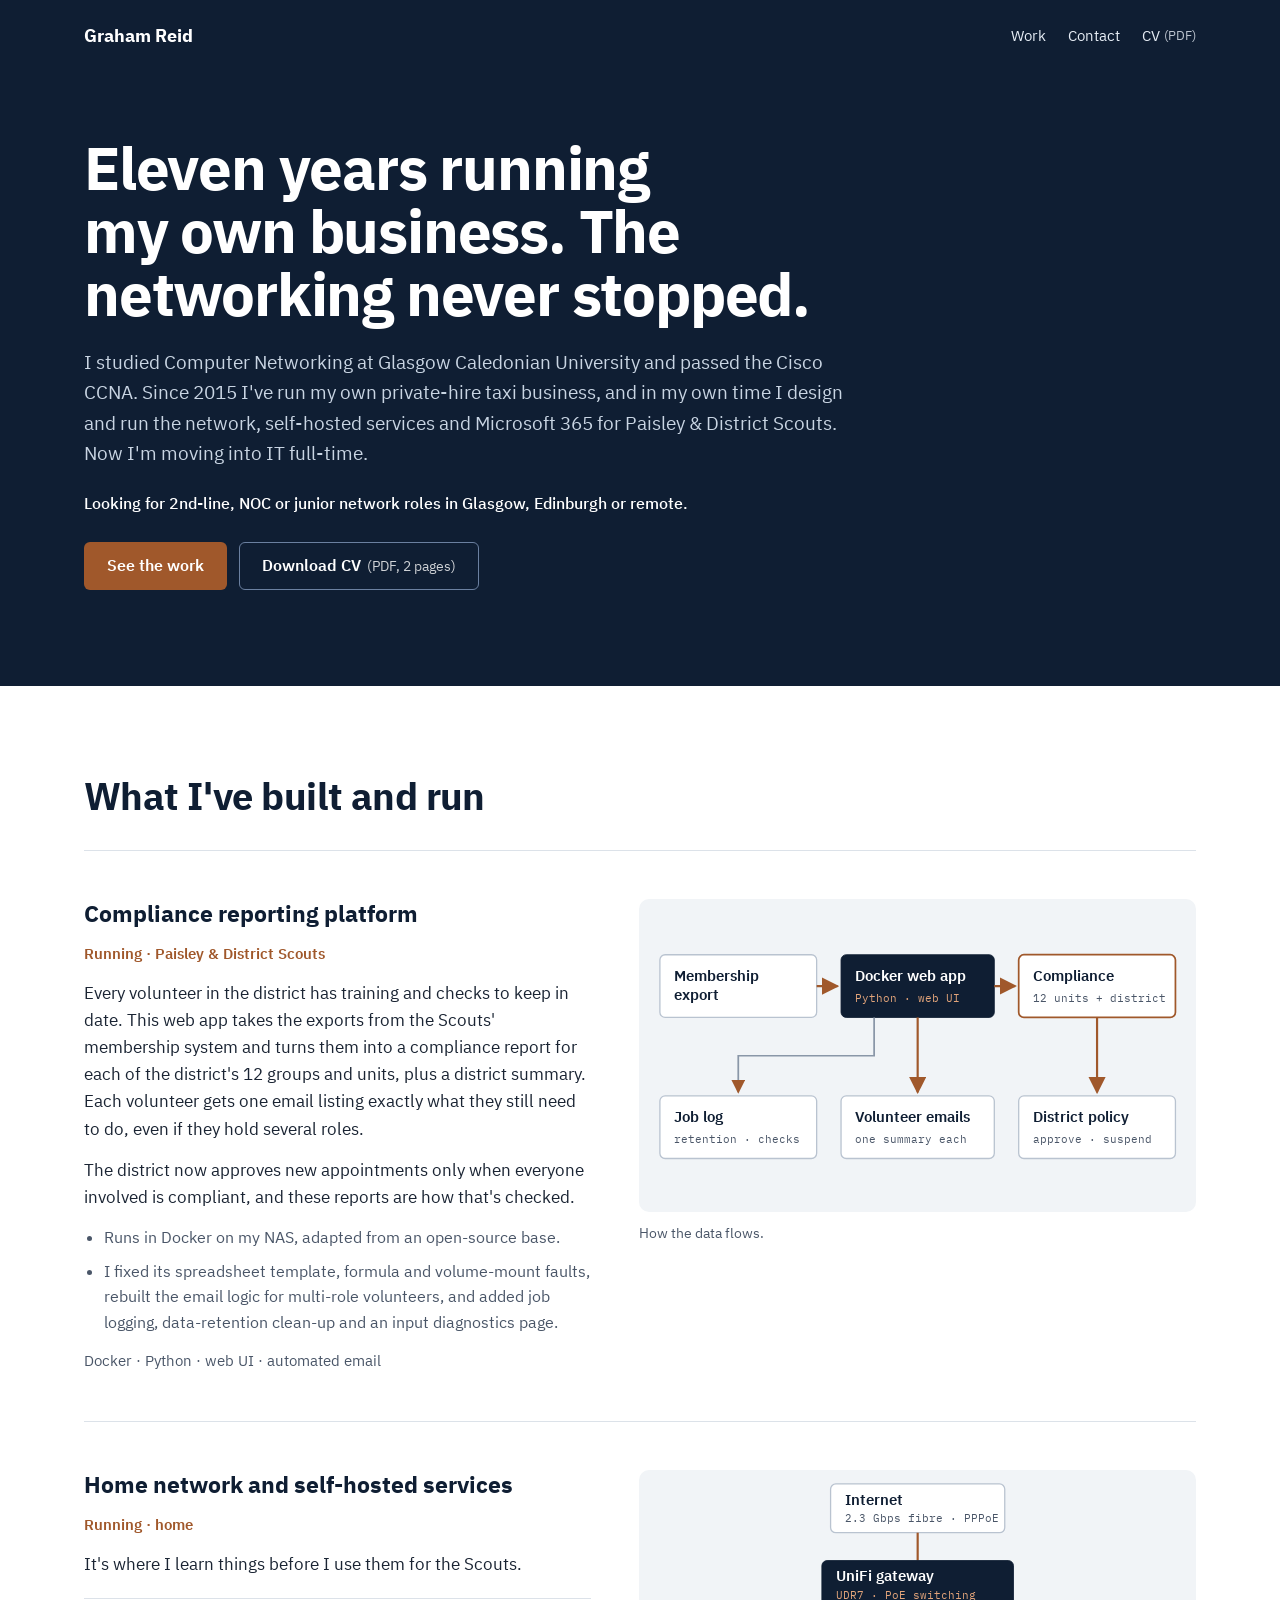
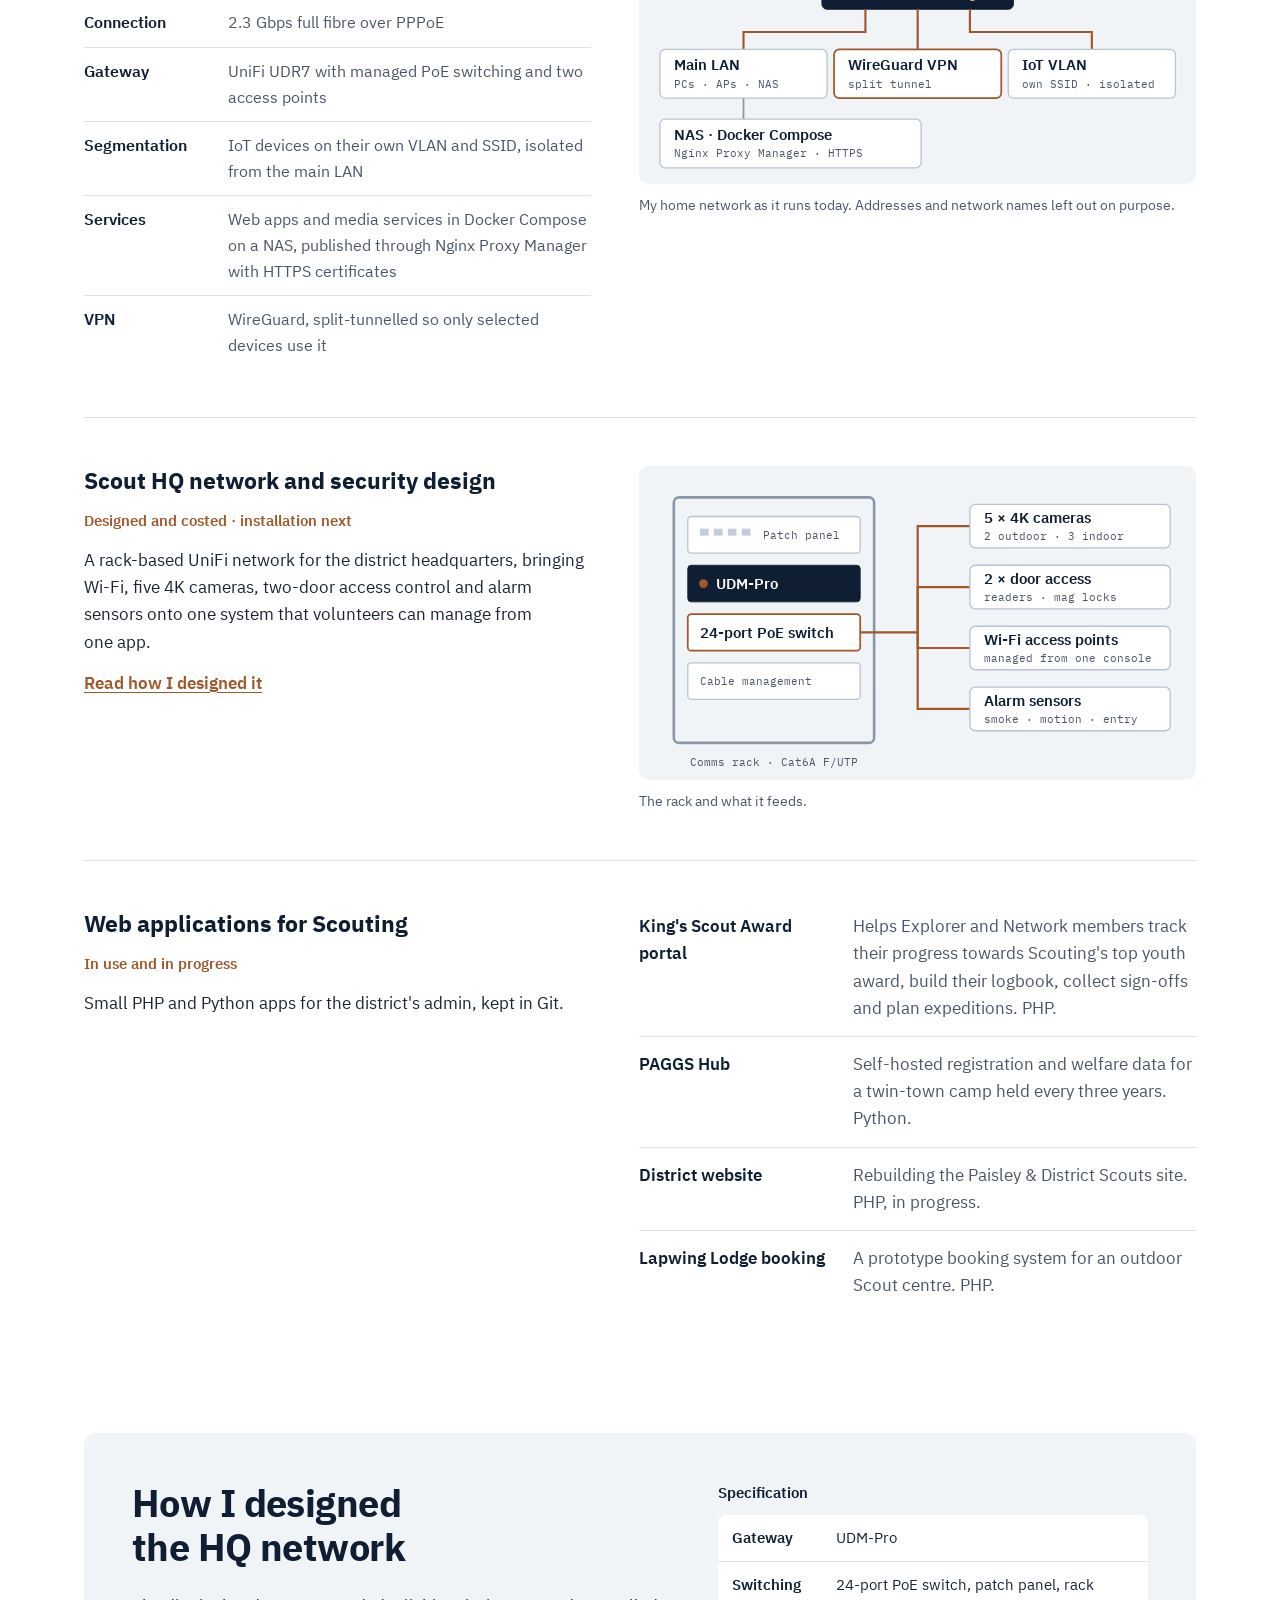
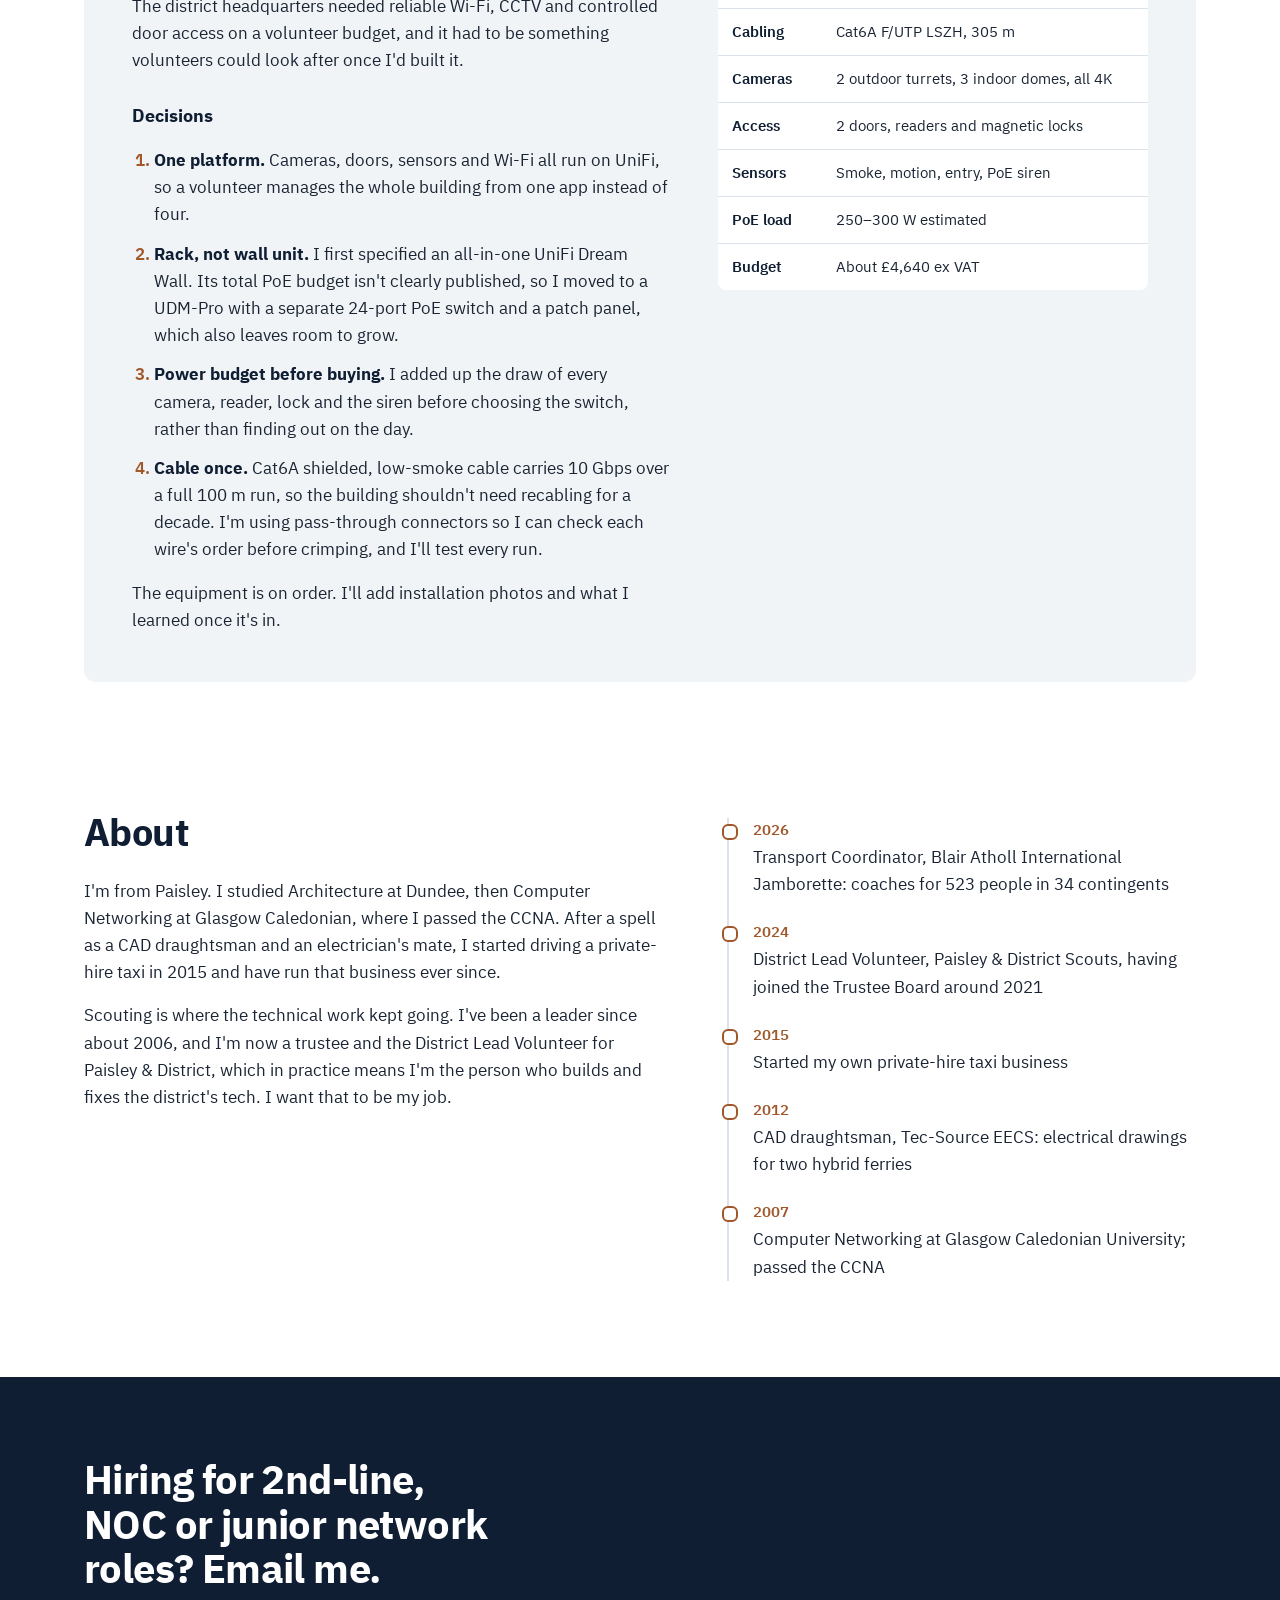
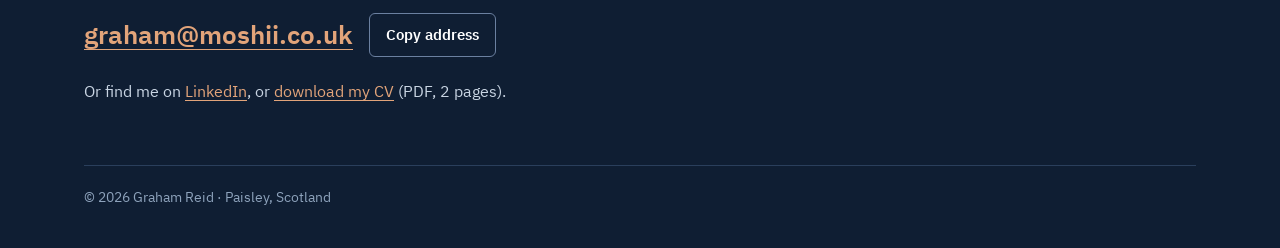
==== commit e0fbe04b: "Hero: text only, full width; home network diagram moves to its project Co-Authored-By: Claude Opus 5" ====
--- a/index.html
+++ b/index.html
@@ -45,30 +45,6 @@
       </div>
     </div>
 
-    <figure class="hero-figure">
-      <div class="diagram" tabindex="0" role="group" aria-label="Home network diagram, scrollable on small screens">
-        <svg viewBox="0 0 640 360" role="img" aria-label="My home network: 2.3 gigabit full fibre over PPPoE into a UniFi UDR7 gateway, which serves a main LAN with a NAS running Docker and Nginx Proxy Manager, an isolated IoT VLAN with its own SSID, and a WireGuard split-tunnel VPN for selected devices.">
-          <rect class="dg-box" x="220" y="16" width="200" height="56" rx="6"/>
-          <text class="dg-t" x="236" y="40">Internet</text><text class="dg-s" x="236" y="60">2.3 Gbps fibre · PPPoE</text>
-          <path class="dg-line-accent" d="M320 72 V104"/>
-          <rect class="dg-box-navy" x="210" y="104" width="220" height="56" rx="6"/>
-          <text class="dg-w" x="226" y="128">UniFi gateway</text><text class="dg-ws" x="226" y="148">UDR7 · PoE switching</text>
-          <path class="dg-line-accent" d="M260 160 V186 H120 V206"/>
-          <path class="dg-line-accent" d="M320 160 V206"/>
-          <path class="dg-line-accent" d="M380 160 V186 H520 V206"/>
-          <rect class="dg-box" x="24" y="206" width="192" height="56" rx="6"/>
-          <text class="dg-t" x="40" y="230">Main LAN</text><text class="dg-s" x="40" y="250">PCs · APs · NAS</text>
-          <rect class="dg-box-accent" x="224" y="206" width="192" height="56" rx="6"/>
-          <text class="dg-t" x="240" y="230">WireGuard VPN</text><text class="dg-s" x="240" y="250">split tunnel</text>
-          <rect class="dg-box" x="424" y="206" width="192" height="56" rx="6"/>
-          <text class="dg-t" x="440" y="230">IoT VLAN</text><text class="dg-s" x="440" y="250">own SSID · isolated</text>
-          <path class="dg-line" d="M120 262 V286"/>
-          <rect class="dg-box" x="24" y="286" width="300" height="56" rx="6"/>
-          <text class="dg-t" x="40" y="310">NAS · Docker Compose</text><text class="dg-s" x="40" y="330">Nginx Proxy Manager · HTTPS</text>
-        </svg>
-      </div>
-      <figcaption>My home network as it runs today. Addresses and network names left out on purpose.</figcaption>
-    </figure>
   </div>
 </header>
 
@@ -120,16 +96,40 @@
       <div class="project-text">
         <h3>Home network and self-hosted services</h3>
         <p class="status">Running · home</p>
-        <p>The network in the diagram at the top of this page. It's where I learn things before I use them for the Scouts.</p>
+        <p>It's where I learn things before I use them for the Scouts.</p>
         <!-- Slot: add a UniFi topology screenshot or a sanitised docker-compose excerpt here. -->
-      </div>
-      <dl class="facts">
-        <div><dt>Connection</dt><dd>2.3 Gbps full fibre over PPPoE</dd></div>
-        <div><dt>Gateway</dt><dd>UniFi UDR7 with managed PoE switching and two access points</dd></div>
-        <div><dt>Segmentation</dt><dd>IoT devices on their own VLAN and SSID, isolated from the main LAN</dd></div>
-        <div><dt>Services</dt><dd>Web apps and media services in Docker Compose on a NAS, published through Nginx Proxy Manager with HTTPS certificates</dd></div>
-        <div><dt>VPN</dt><dd>WireGuard, split-tunnelled so only selected devices use it</dd></div>
-      </dl>
+        <dl class="facts facts-compact">
+          <div><dt>Connection</dt><dd>2.3 Gbps full fibre over PPPoE</dd></div>
+          <div><dt>Gateway</dt><dd>UniFi UDR7 with managed PoE switching and two access points</dd></div>
+          <div><dt>Segmentation</dt><dd>IoT devices on their own VLAN and SSID, isolated from the main LAN</dd></div>
+          <div><dt>Services</dt><dd>Web apps and media services in Docker Compose on a NAS, published through Nginx Proxy Manager with HTTPS certificates</dd></div>
+          <div><dt>VPN</dt><dd>WireGuard, split-tunnelled so only selected devices use it</dd></div>
+        </dl>
+      </div>
+    <figure class="project-figure">
+      <div class="diagram" tabindex="0" role="group" aria-label="Home network diagram, scrollable on small screens">
+      <svg viewBox="0 0 640 360" role="img" aria-label="My home network: 2.3 gigabit full fibre over PPPoE into a UniFi UDR7 gateway, which serves a main LAN with a NAS running Docker and Nginx Proxy Manager, an isolated IoT VLAN with its own SSID, and a WireGuard split-tunnel VPN for selected devices.">
+        <rect class="dg-box" x="220" y="16" width="200" height="56" rx="6"/>
+        <text class="dg-t" x="236" y="40">Internet</text><text class="dg-s" x="236" y="60">2.3 Gbps fibre · PPPoE</text>
+        <path class="dg-line-accent" d="M320 72 V104"/>
+        <rect class="dg-box-navy" x="210" y="104" width="220" height="56" rx="6"/>
+        <text class="dg-w" x="226" y="128">UniFi gateway</text><text class="dg-ws" x="226" y="148">UDR7 · PoE switching</text>
+        <path class="dg-line-accent" d="M260 160 V186 H120 V206"/>
+        <path class="dg-line-accent" d="M320 160 V206"/>
+        <path class="dg-line-accent" d="M380 160 V186 H520 V206"/>
+        <rect class="dg-box" x="24" y="206" width="192" height="56" rx="6"/>
+        <text class="dg-t" x="40" y="230">Main LAN</text><text class="dg-s" x="40" y="250">PCs · APs · NAS</text>
+        <rect class="dg-box-accent" x="224" y="206" width="192" height="56" rx="6"/>
+        <text class="dg-t" x="240" y="230">WireGuard VPN</text><text class="dg-s" x="240" y="250">split tunnel</text>
+        <rect class="dg-box" x="424" y="206" width="192" height="56" rx="6"/>
+        <text class="dg-t" x="440" y="230">IoT VLAN</text><text class="dg-s" x="440" y="250">own SSID · isolated</text>
+        <path class="dg-line" d="M120 262 V286"/>
+        <rect class="dg-box" x="24" y="286" width="300" height="56" rx="6"/>
+        <text class="dg-t" x="40" y="310">NAS · Docker Compose</text><text class="dg-s" x="40" y="330">Nginx Proxy Manager · HTTPS</text>
+      </svg>
+      </div>
+      <figcaption>My home network as it runs today. Addresses and network names left out on purpose.</figcaption>
+    </figure>
     </article>
 
     <article class="project">
--- a/assets/site.css
+++ b/assets/site.css
@@ -62,15 +62,12 @@
 .nav-links a { display: inline-flex; align-items: center; gap: 0.3em; min-height: 44px; color: var(--on-navy); text-decoration: none; }
 .nav-links a:hover { color: var(--copper-light); }
 
-.hero { display: grid; grid-template-columns: minmax(0, 1fr) minmax(0, 1.05fr); gap: 56px; align-items: center; padding-top: 56px; padding-bottom: 88px; }
-.hero-copy { display: flex; flex-direction: column; gap: 20px; }
-.hero h1 { margin: 0; font-size: clamp(34px, 4.4vw, 50px); line-height: 1.08; letter-spacing: -0.02em; color: #FFFFFF; max-width: 17ch; }
-.hero-lede { margin: 0; font-size: 18px; line-height: 1.6; color: var(--on-navy-muted); max-width: 58ch; }
+.hero { padding-top: 64px; padding-bottom: 96px; }
+.hero-copy { display: flex; flex-direction: column; gap: 22px; }
+.hero h1 { margin: 0; font-size: clamp(34px, 5vw, 60px); line-height: 1.05; letter-spacing: -0.02em; color: #FFFFFF; max-width: 24ch; }
+.hero-lede { margin: 0; font-size: 19px; line-height: 1.6; color: var(--on-navy-muted); max-width: 70ch; }
 .hero-facts { margin: 0; font-size: 16px; font-weight: 500; color: #FFFFFF; }
 .hero-actions { display: flex; flex-wrap: wrap; gap: 12px; margin-top: 4px; }
-.hero-figure { margin: 0; }
-.hero-figure .diagram { background: #F1F4F7; border-radius: 10px; }
-.hero-figure figcaption { margin-top: 12px; font-size: 14px; color: var(--on-navy-muted); }
 
 /* Diagrams: readable on phones by scrolling sideways instead of shrinking */
 .diagram { overflow-x: auto; overscroll-behavior-x: contain; border-radius: 10px; }
@@ -95,6 +92,9 @@
 .facts { margin: 0; display: flex; flex-direction: column; }
 .facts > div { display: grid; grid-template-columns: 190px minmax(0, 1fr); gap: 4px 24px; padding: 14px 0; border-top: 1px solid var(--line); }
 .facts > div:first-child { border-top: 0; padding-top: 4px; }
+.facts-compact { margin-top: 6px; }
+.facts-compact > div { grid-template-columns: 120px minmax(0, 1fr); padding: 11px 0; font-size: 16px; }
+.facts-compact > div:first-child { border-top: 1px solid var(--line); padding-top: 11px; }
 .facts dt { font-weight: 600; color: var(--navy); }
 .facts dd { margin: 0; color: var(--muted); }
 
@@ -161,19 +161,19 @@
 
 /* Smaller screens */
 @media (max-width: 900px) {
-  .hero, .project, .case-panel, .about { grid-template-columns: minmax(0, 1fr); }
-  .hero { gap: 40px; }
+  .project, .case-panel, .about { grid-template-columns: minmax(0, 1fr); }
   .project { gap: 28px; }
   .about { gap: 40px; }
 }
 @media (max-width: 560px) {
   body { font-size: 16px; }
   .hero { padding-top: 32px; padding-bottom: 64px; }
+  .facts-compact > div { grid-template-columns: minmax(0, 1fr); }
   .hero-lede { font-size: 17px; }
   .work { padding-top: 64px; }
   .project { padding: 36px 0; }
   .facts > div { grid-template-columns: minmax(0, 1fr); }
   .about { padding-top: 64px; padding-bottom: 72px; }
   .nav-links { gap: 18px; }
-  .hero-figure figcaption::after, .project-figure figcaption::after { content: " Swipe sideways to see the whole diagram."; }
+  .project-figure figcaption::after { content: " Swipe sideways to see the whole diagram."; }
 }
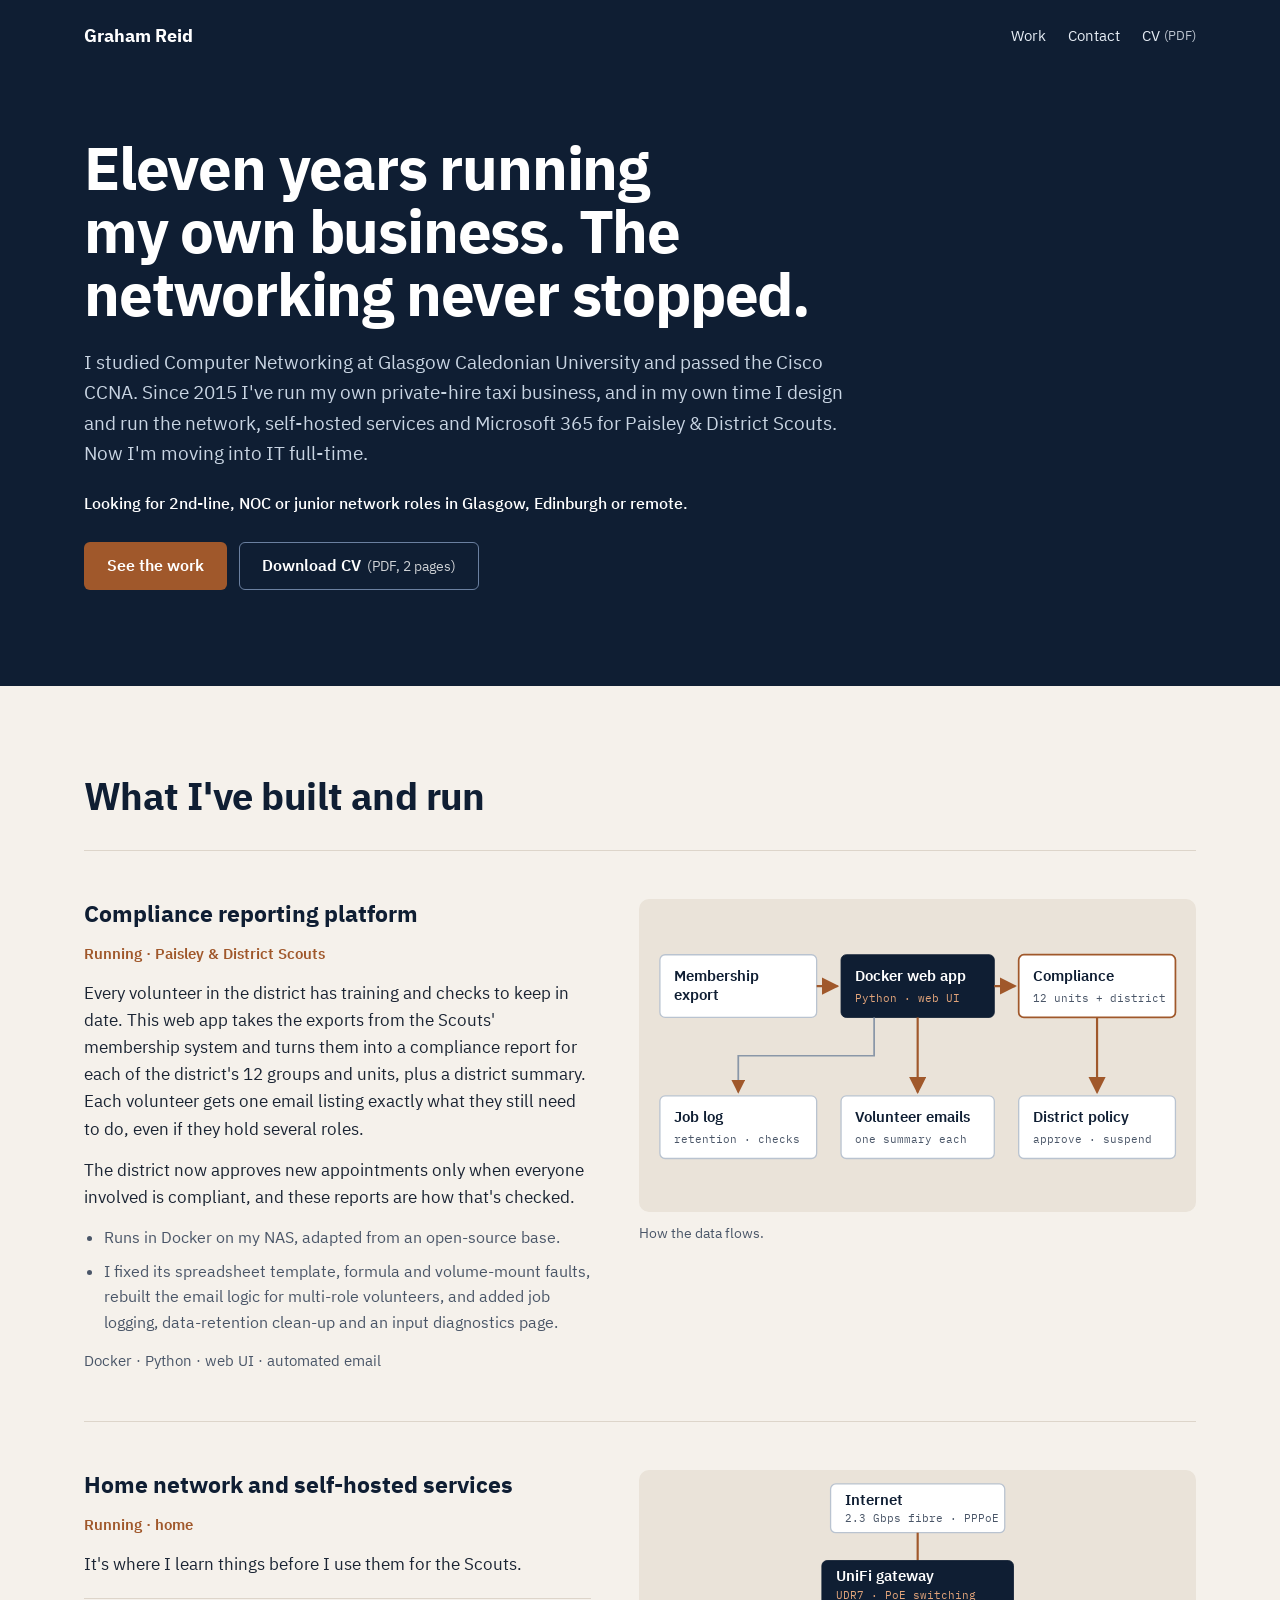
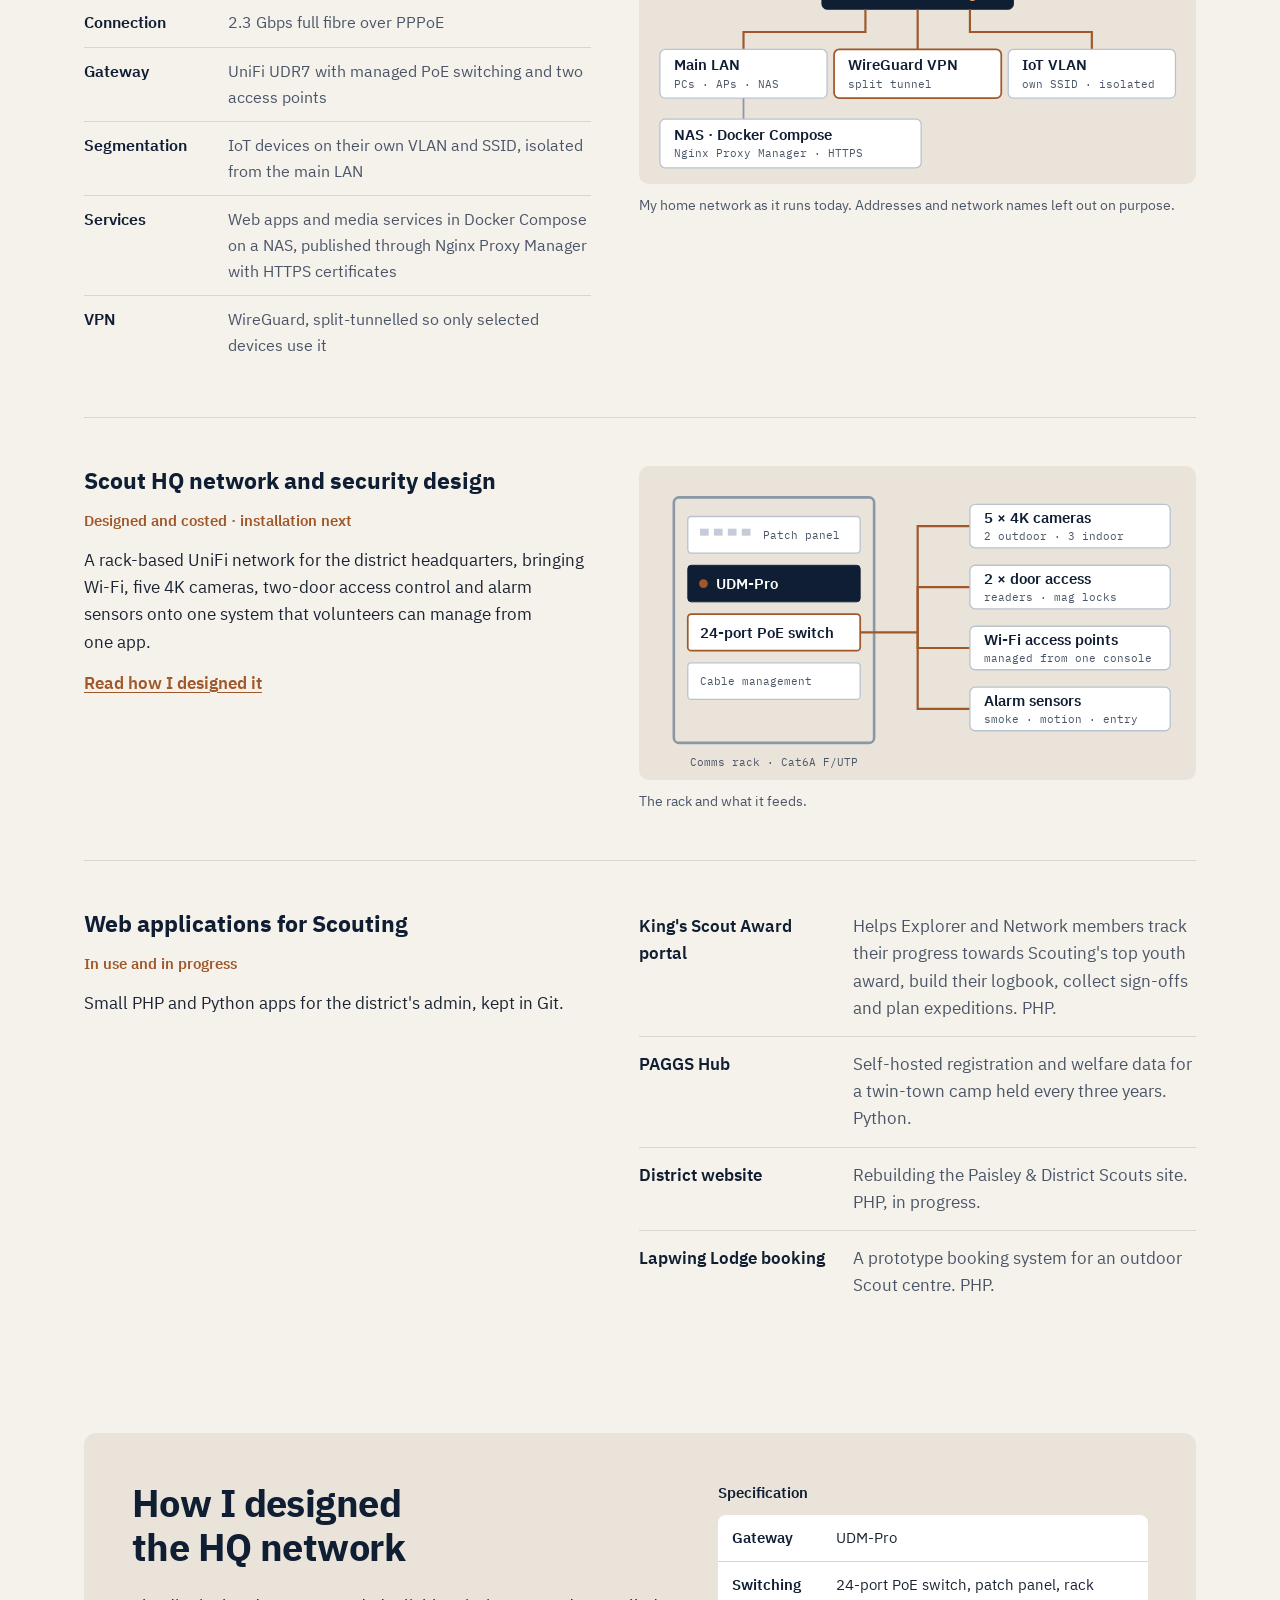
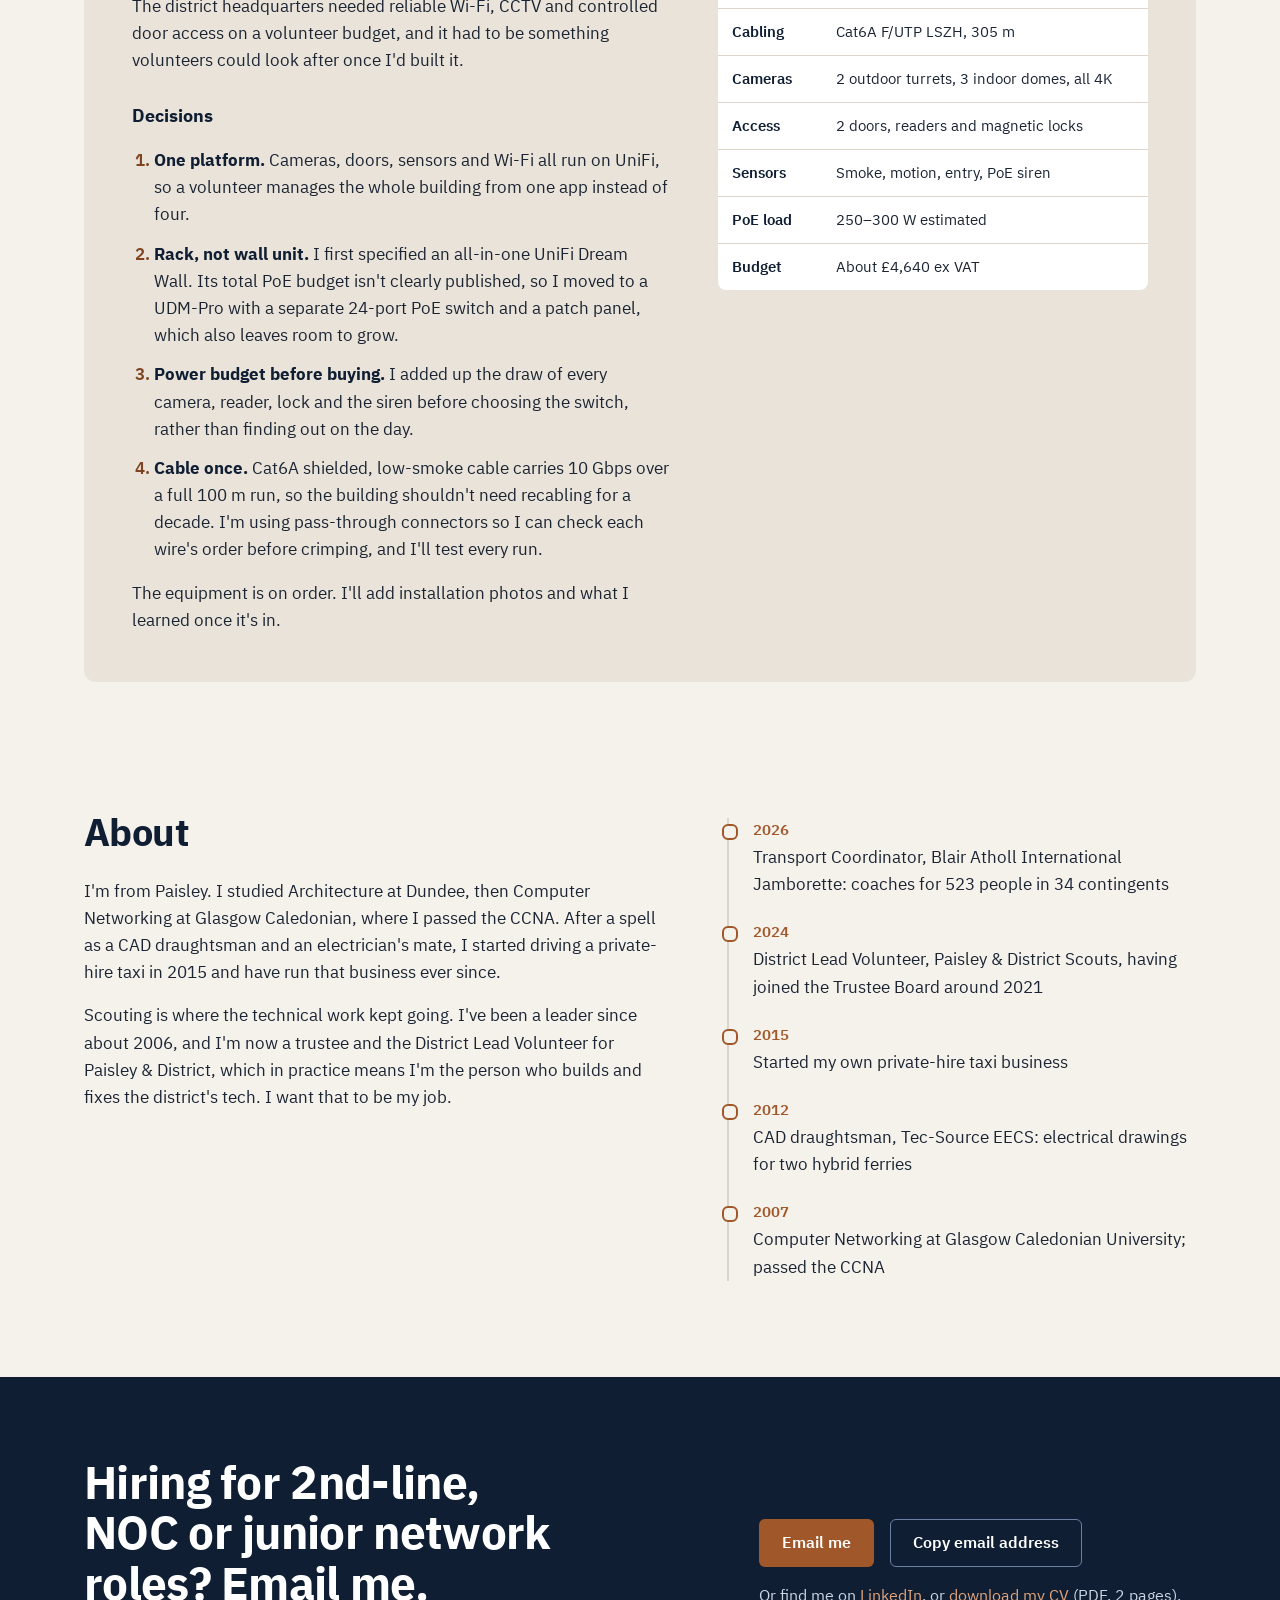
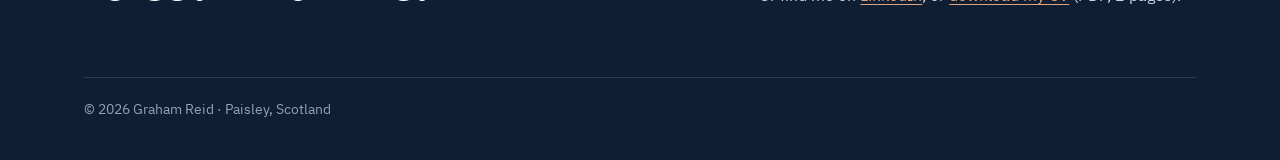
==== commit 7289b143: "Footer: two-column contact layout on desktop Co-Authored-By: Claude Opus 5.5 <noreply@anthropic.com>" ====
--- a/index.html
+++ b/index.html
@@ -238,11 +238,15 @@
 
 <footer class="site-footer" id="contact">
   <div class="contact wrap">
-    <h2>Hiring for 2nd-line, NOC or junior network roles? Email me.</h2>
-    <div class="email-row" data-email="Z3JhaGFtQG1vc2hpaS5jby51aw==">
-      <noscript><p class="noscript-note">My email address needs JavaScript to appear. You can message me on <a href="https://www.linkedin.com/in/moshii/">LinkedIn</a> instead.</p></noscript>
-    </div>
-    <p class="contact-alt">Or find me on <a href="https://www.linkedin.com/in/moshii/">LinkedIn</a>, or <a href="cv/Graham-Reid-CV.pdf">download my CV</a> (PDF, 2 pages).</p>
+    <div class="contact-main">
+      <h2>Hiring for 2nd-line, NOC or junior network roles? Email me.</h2>
+      <div class="contact-actions">
+        <div class="email-row" data-email="Z3JhaGFtQG1vc2hpaS5jby51aw==">
+          <noscript><p class="noscript-note">The email buttons need JavaScript. You can message me on <a href="https://www.linkedin.com/in/moshii/">LinkedIn</a> instead.</p></noscript>
+        </div>
+        <p class="contact-alt">Or find me on <a href="https://www.linkedin.com/in/moshii/">LinkedIn</a>, or <a href="cv/Graham-Reid-CV.pdf">download my CV</a> (PDF, 2 pages).</p>
+      </div>
+    </div>
     <p class="colophon">© 2026 Graham Reid · Paisley, Scotland</p>
   </div>
 </footer>
--- a/assets/site.css
+++ b/assets/site.css
@@ -20,18 +20,19 @@
   --on-navy: #E6EDF5;
   --on-navy-muted: #C9D5E3;
   --label-navy: #8EA3BC;
-  --line: #DCE2E9;
-  --panel: #F1F4F7;
+  --page: #F5F1EB;
+  --line: #DDD5CA;
+  --panel: #EAE3D9;
   --sans: "IBM Plex Sans", system-ui, -apple-system, "Segoe UI", sans-serif;
   --mono: "IBM Plex Mono", ui-monospace, "SFMono-Regular", Menlo, monospace;
   color-scheme: light;
-  scrollbar-color: #9AA6B6 #FFFFFF;
+  scrollbar-color: #A89C8D var(--page);
 }
 
 * { box-sizing: border-box; }
 html { scroll-behavior: smooth; scroll-padding-top: 16px; }
 @media (prefers-reduced-motion: reduce) { html { scroll-behavior: auto; } }
-body { margin: 0; font-family: var(--sans); font-size: 17px; color: var(--text); background: #FFFFFF; line-height: 1.6; -webkit-text-size-adjust: 100%; caret-color: var(--copper); }
+body { margin: 0; font-family: var(--sans); font-size: 17px; color: var(--text); background: var(--page); line-height: 1.6; -webkit-text-size-adjust: 100%; caret-color: var(--copper); }
 ::selection { background: var(--copper-wash); color: var(--navy); }
 .site-header ::selection, .site-footer ::selection { background: var(--copper-light); color: var(--navy); }
 img, svg { display: block; max-width: 100%; }
@@ -120,7 +121,7 @@
 .case-copy p { margin: 0; max-width: 64ch; }
 .case-copy h3 { margin: 12px 0 0; font-size: 18px; color: var(--navy); }
 .decisions { margin: 0; padding-left: 22px; display: flex; flex-direction: column; gap: 12px; max-width: 64ch; }
-.decisions li::marker { color: var(--copper); font-weight: 600; }
+.decisions li::marker { color: var(--copper-dark); font-weight: 600; }
 .decisions strong { color: var(--navy); }
 .spec { overflow-x: auto; align-self: start; }
 .spec table { width: 100%; border-collapse: collapse; font-size: 15px; background: #FFFFFF; border-radius: 8px; overflow: hidden; }
@@ -138,22 +139,21 @@
 .timeline { margin: 8px 0 0; padding: 0; list-style: none; border-left: 2px solid var(--line); }
 .timeline li { padding: 0 0 22px 24px; display: flex; flex-direction: column; gap: 2px; position: relative; }
 .timeline li:last-child { padding-bottom: 0; }
-.timeline li::before { content: ""; position: absolute; left: -7px; top: 6px; width: 12px; height: 12px; border-radius: 6px; background: #FFFFFF; border: 2px solid var(--copper); }
+.timeline li::before { content: ""; position: absolute; left: -7px; top: 6px; width: 12px; height: 12px; border-radius: 6px; background: var(--page); border: 2px solid var(--copper); }
 .timeline time { font-weight: 600; font-size: 15px; color: var(--copper); font-variant-numeric: tabular-nums; }
 
 /* Contact */
 .site-footer { background: var(--navy); color: var(--on-navy); }
 .contact { display: flex; flex-direction: column; gap: 20px; padding-top: 80px; padding-bottom: 40px; }
-.contact h2 { margin: 0; font-size: clamp(28px, 4vw, 40px); line-height: 1.12; letter-spacing: -0.015em; color: #FFFFFF; max-width: 22ch; }
+.contact-main { display: grid; grid-template-columns: minmax(0, 1.4fr) minmax(0, 1fr); gap: 32px 64px; align-items: end; }
+.contact h2 { margin: 0; font-size: clamp(28px, 4vw, 46px); line-height: 1.1; letter-spacing: -0.015em; color: #FFFFFF; }
+.contact-actions { display: flex; flex-direction: column; gap: 16px; }
 .email-row { display: flex; flex-wrap: wrap; align-items: center; gap: 12px 16px; min-height: 48px; }
-.email-link { font-size: clamp(20px, 3vw, 26px); font-weight: 600; color: var(--copper-light); overflow-wrap: anywhere; }
-.email-link:hover { color: #FFFFFF; }
-.copy-btn { min-height: 44px; padding: 0 16px; font-size: 15px; }
 .copy-status { font-size: 15px; color: var(--on-navy-muted); }
 .noscript-note, .contact-alt { margin: 0; font-size: 16px; color: var(--on-navy-muted); }
-.site-footer a:not(.btn):not(.email-link) { color: var(--copper-light); }
-.site-footer a:not(.btn):not(.email-link):hover { color: #FFFFFF; }
-.colophon { margin: 40px 0 0; padding-top: 20px; border-top: 1px solid var(--navy-line); font-size: 14px; color: var(--label-navy); }
+.site-footer a:not(.btn) { color: var(--copper-light); }
+.site-footer a:not(.btn):hover { color: #FFFFFF; }
+.colophon { margin: 48px 0 0; padding-top: 20px; border-top: 1px solid var(--navy-line); font-size: 14px; color: var(--label-navy); }
 
 /* 404 */
 .notfound { display: flex; flex-direction: column; gap: 20px; padding-top: 56px; padding-bottom: 96px; }
@@ -161,7 +161,7 @@
 
 /* Smaller screens */
 @media (max-width: 900px) {
-  .project, .case-panel, .about { grid-template-columns: minmax(0, 1fr); }
+  .project, .case-panel, .about, .contact-main { grid-template-columns: minmax(0, 1fr); }
   .project { gap: 28px; }
   .about { gap: 40px; }
 }
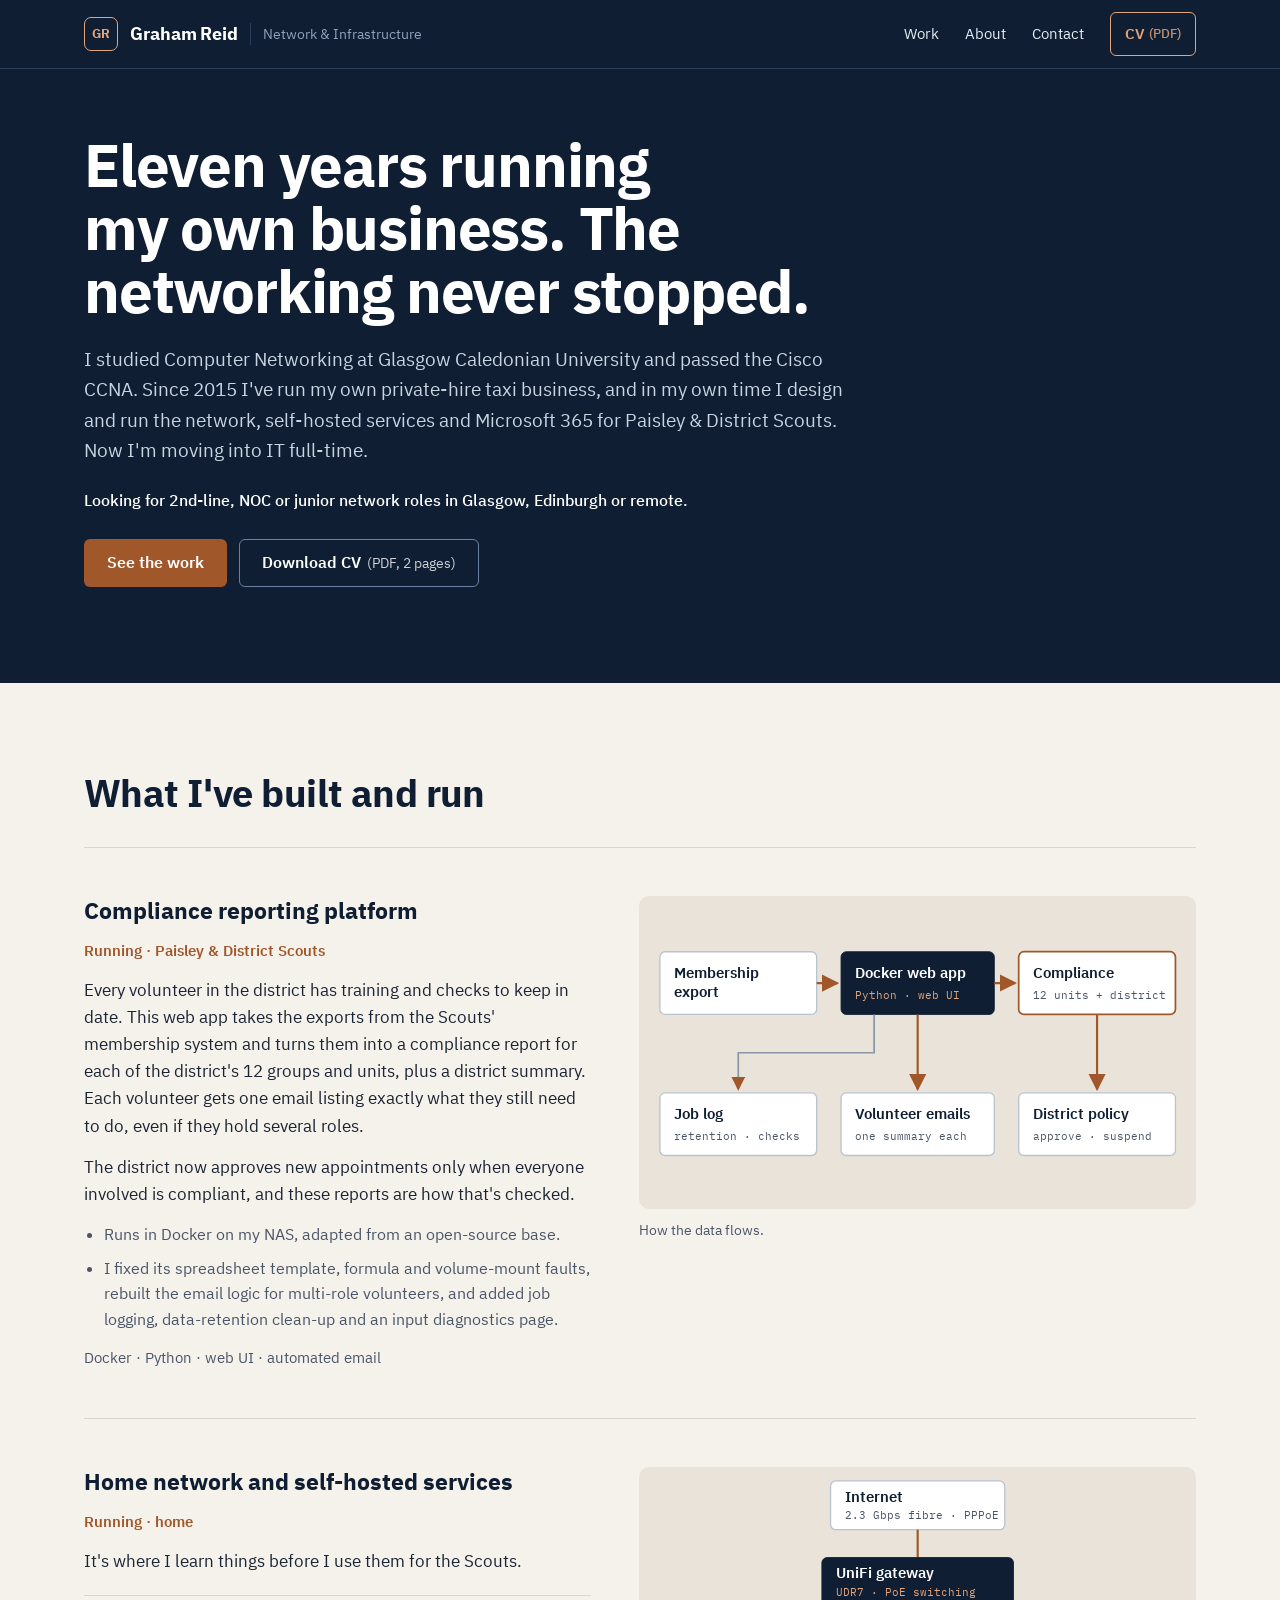
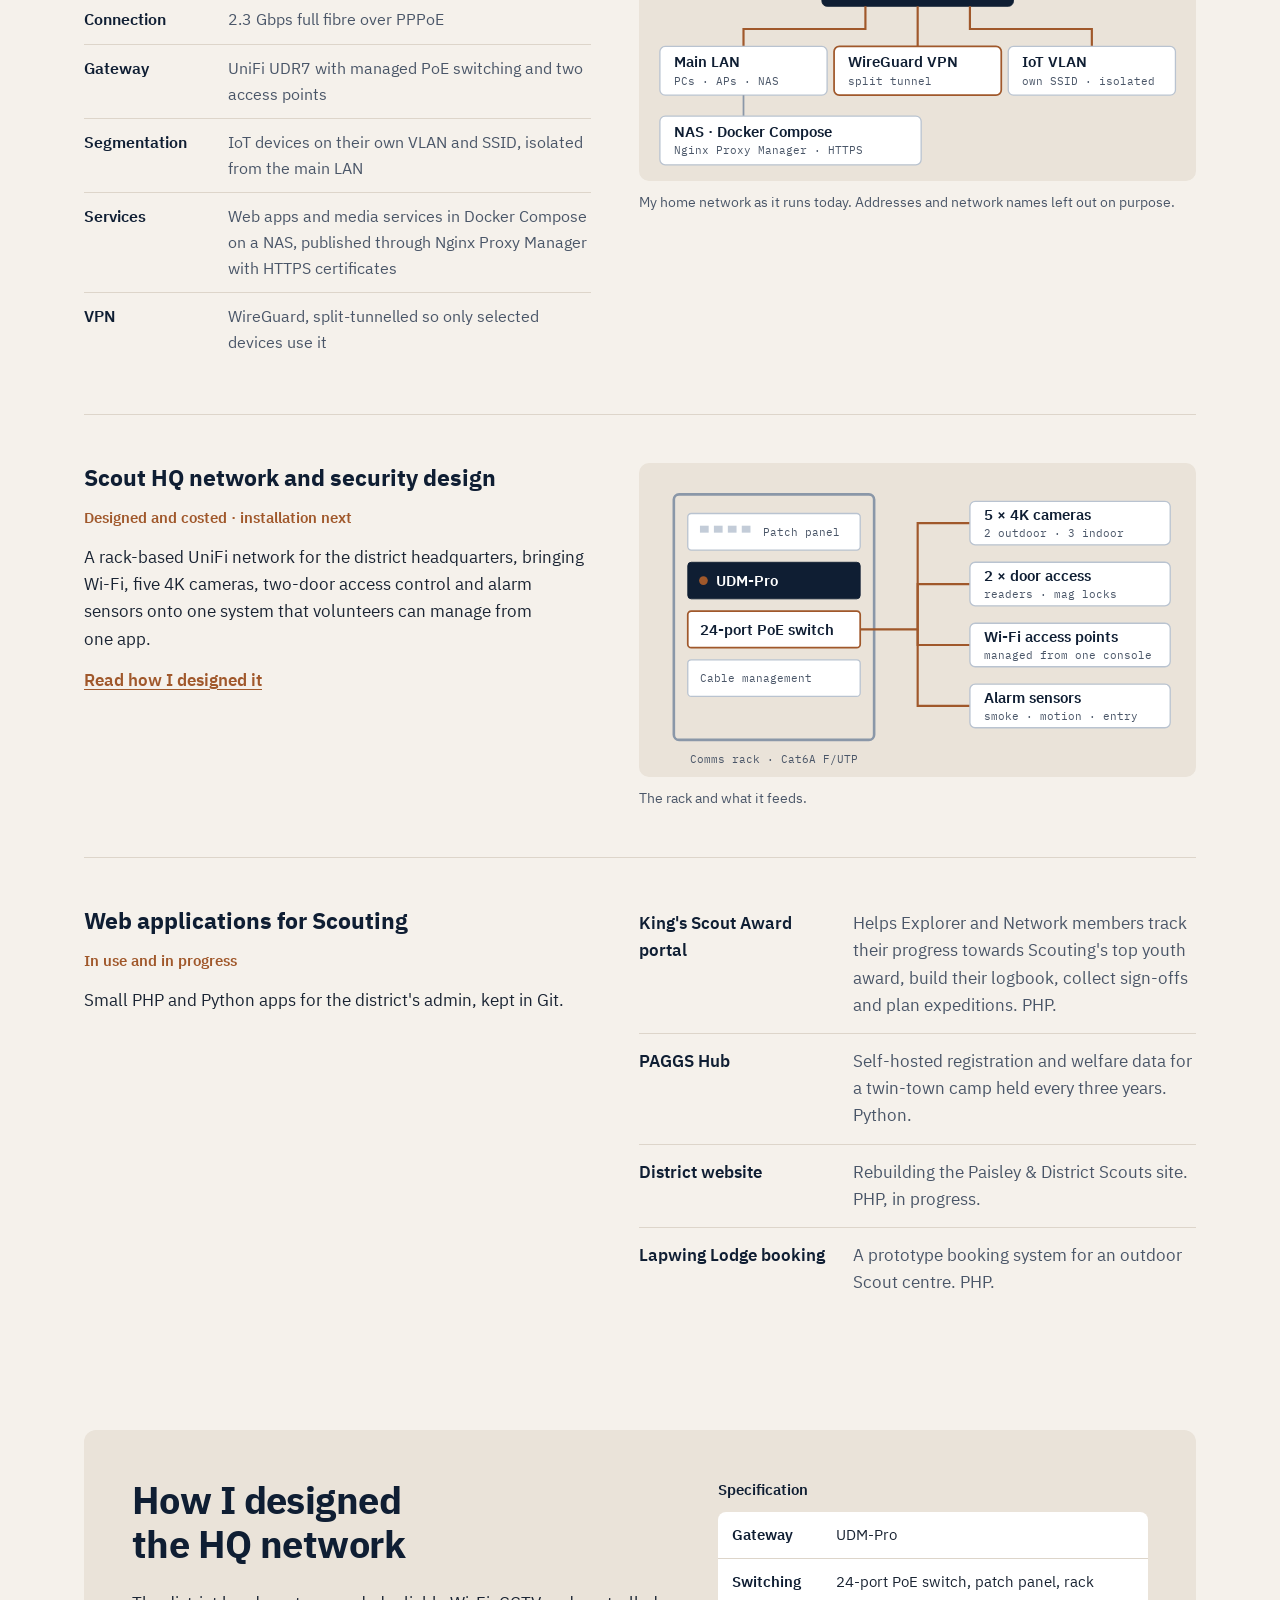
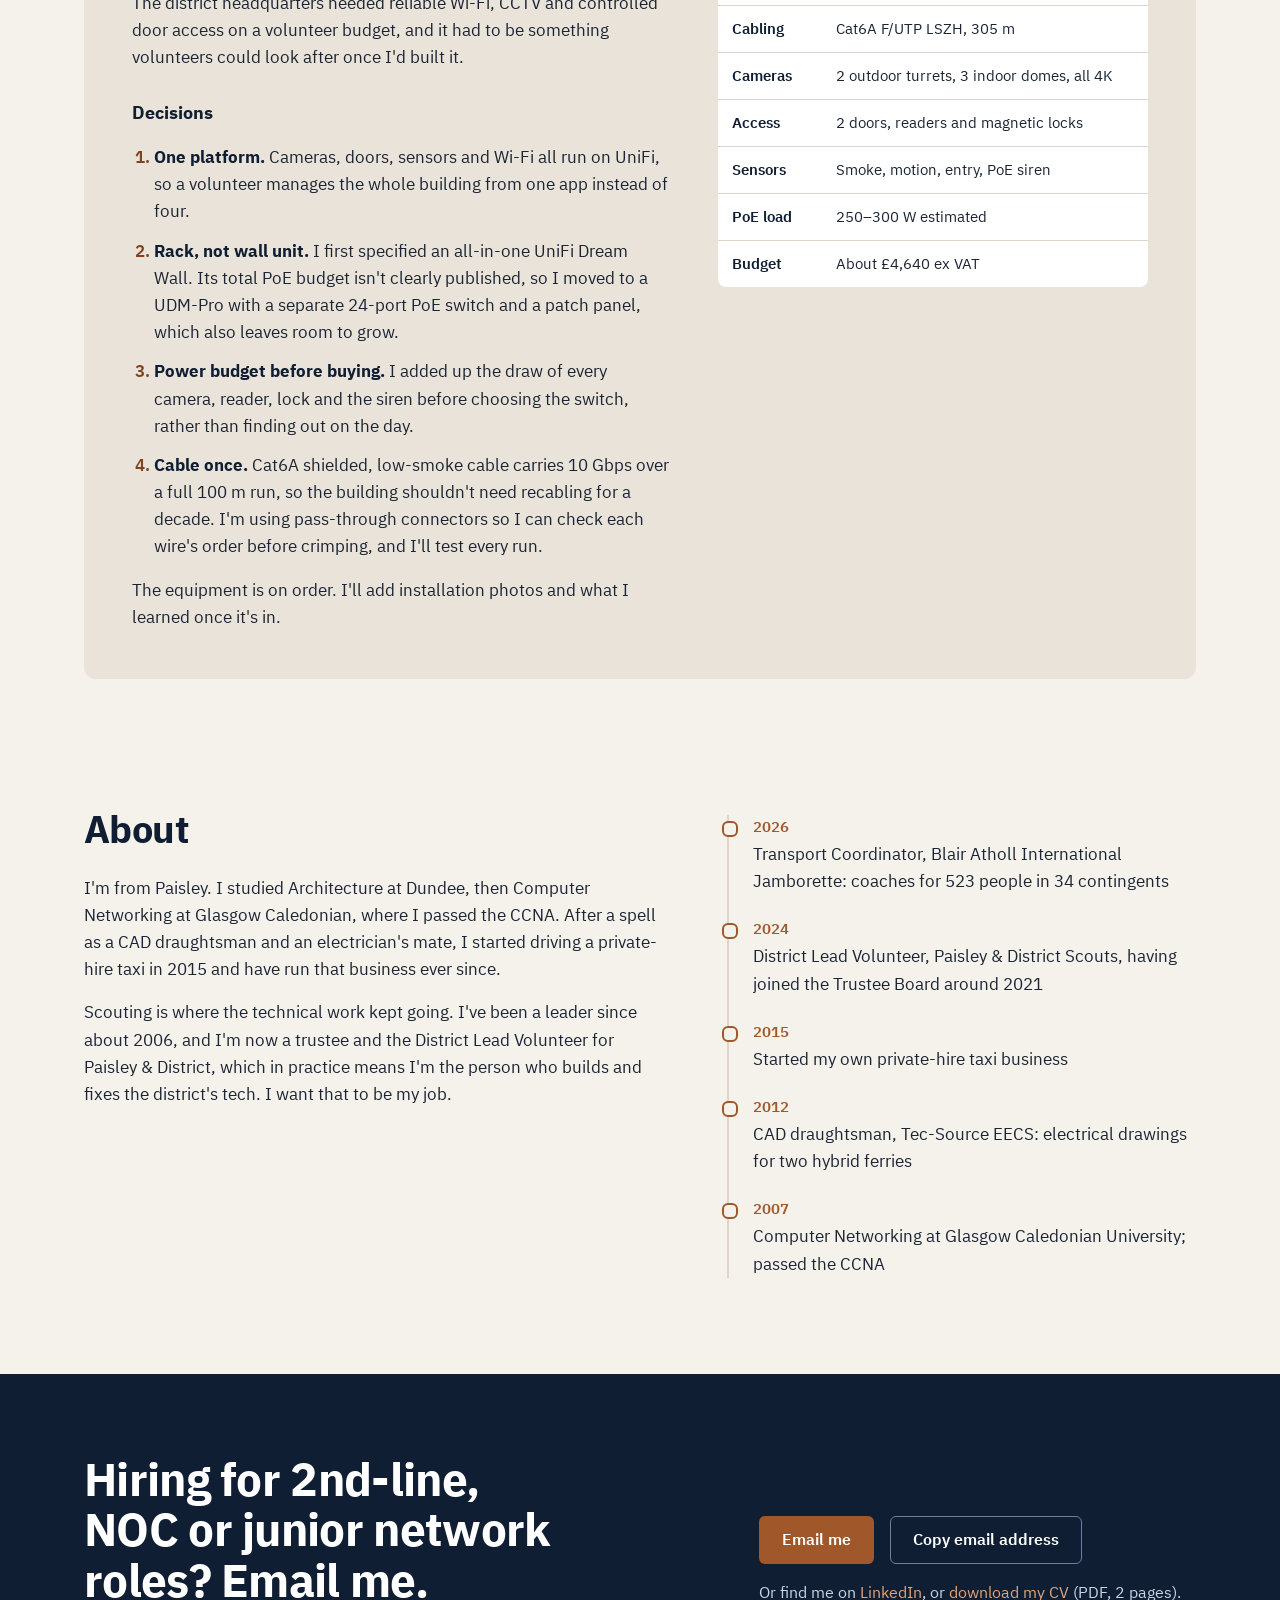
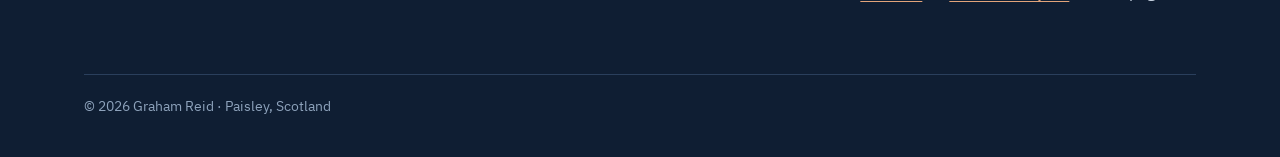
==== commit 28c8163c: "Sticky top bar with GR mark, role line and CV button Co-Authored-By: Claude Opus 5.5 <noreply@anthro" ====
--- a/index.html
+++ b/index.html
@@ -24,15 +24,23 @@
 <body>
 <a class="skip" href="#main">Skip to content</a>
 
-<header class="site-header" id="top">
+<div class="topbar" id="top">
   <nav class="nav wrap" aria-label="Main">
-    <a class="brand" href="#top">Graham Reid</a>
+    <a class="brand" href="#top" aria-label="Graham Reid, back to top">
+      <span class="brand-mark" aria-hidden="true">GR</span>
+      <span class="brand-name">Graham Reid</span>
+      <span class="brand-role">Network &amp; Infrastructure</span>
+    </a>
     <ul class="nav-links">
       <li><a href="#work">Work</a></li>
+      <li><a href="#about">About</a></li>
       <li><a href="#contact">Contact</a></li>
-      <li><a href="cv/Graham-Reid-CV.pdf">CV <span class="hint">(PDF)</span></a></li>
+      <li><a class="nav-cv" href="cv/Graham-Reid-CV.pdf">CV <span class="hint">(PDF)</span></a></li>
     </ul>
   </nav>
+</div>
+
+<header class="site-header">
 
   <div class="hero wrap">
     <div class="hero-copy">
--- a/assets/site.css
+++ b/assets/site.css
@@ -30,11 +30,11 @@
 }
 
 * { box-sizing: border-box; }
-html { scroll-behavior: smooth; scroll-padding-top: 16px; }
+html { scroll-behavior: smooth; scroll-padding-top: 84px; }
 @media (prefers-reduced-motion: reduce) { html { scroll-behavior: auto; } }
 body { margin: 0; font-family: var(--sans); font-size: 17px; color: var(--text); background: var(--page); line-height: 1.6; -webkit-text-size-adjust: 100%; caret-color: var(--copper); }
 ::selection { background: var(--copper-wash); color: var(--navy); }
-.site-header ::selection, .site-footer ::selection { background: var(--copper-light); color: var(--navy); }
+.topbar ::selection, .site-header ::selection, .site-footer ::selection { background: var(--copper-light); color: var(--navy); }
 img, svg { display: block; max-width: 100%; }
 a { color: var(--copper); text-underline-offset: 0.2em; text-decoration-thickness: 1px; }
 a:hover { color: var(--copper-dark); text-decoration-thickness: 2px; }
@@ -54,15 +54,25 @@
 .btn-ghost { background: transparent; color: #FFFFFF; border-color: var(--ghost-line); }
 .btn-ghost:hover { color: #FFFFFF; border-color: var(--copper-light); }
 
-/* Header and hero */
+/* Top bar: sticks to the top while scrolling */
+.topbar { position: sticky; top: 0; z-index: 20; background: var(--navy); border-bottom: 1px solid var(--navy-line); }
+.nav { display: flex; flex-wrap: wrap; align-items: center; justify-content: space-between; gap: 4px 24px; min-height: 68px; padding-top: 10px; padding-bottom: 10px; }
+.brand { display: inline-flex; align-items: center; gap: 12px; min-height: 44px; color: #FFFFFF; text-decoration: none; }
+.brand:hover { color: #FFFFFF; text-decoration: none; }
+.brand-mark { display: inline-grid; place-items: center; width: 34px; height: 34px; border: 1.5px solid var(--copper-light); border-radius: 7px; font-size: 13px; font-weight: 700; letter-spacing: 0.02em; color: var(--copper-light); transition: background-color 160ms ease-out, color 160ms ease-out; }
+.brand:hover .brand-mark { background: var(--copper-light); color: var(--navy); }
+.brand-name { font-weight: 700; font-size: 18px; letter-spacing: -0.005em; }
+.brand-role { padding-left: 12px; border-left: 1px solid var(--navy-line); font-size: 14px; color: var(--label-navy); }
+.nav-links { display: flex; align-items: center; gap: 26px; margin: 0; padding: 0; list-style: none; font-size: 15px; }
+.nav-links a { display: inline-flex; align-items: center; gap: 0.3em; min-height: 44px; color: var(--on-navy); text-decoration: none; background-image: linear-gradient(var(--copper-light), var(--copper-light)); background-repeat: no-repeat; background-position: 0 calc(100% - 8px); background-size: 0 2px; transition: background-size 180ms ease-out, color 180ms ease-out; }
+.nav-links a:hover { color: #FFFFFF; background-size: 100% 2px; }
+.nav-links .nav-cv { padding: 0 14px; border: 1px solid var(--copper-light); border-radius: 6px; color: var(--copper-light); background-image: none; font-weight: 600; }
+.nav-links .nav-cv:hover { background: var(--copper-light); color: var(--navy); }
+.nav-links .nav-cv .hint { opacity: 0.85; font-weight: 500; }
+@media (prefers-reduced-motion: reduce) { .nav-links a, .brand-mark { transition: none; } }
+
+/* Hero */
 .site-header { background: var(--navy); color: var(--on-navy); }
-.nav { display: flex; flex-wrap: wrap; align-items: center; justify-content: space-between; gap: 4px 24px; padding-top: 14px; padding-bottom: 14px; }
-.brand { display: inline-flex; align-items: center; min-height: 44px; color: #FFFFFF; font-weight: 700; font-size: 18px; text-decoration: none; }
-.brand:hover { color: #FFFFFF; text-decoration: none; }
-.nav-links { display: flex; align-items: center; gap: 22px; margin: 0; padding: 0; list-style: none; font-size: 15px; }
-.nav-links a { display: inline-flex; align-items: center; gap: 0.3em; min-height: 44px; color: var(--on-navy); text-decoration: none; }
-.nav-links a:hover { color: var(--copper-light); }
-
 .hero { padding-top: 64px; padding-bottom: 96px; }
 .hero-copy { display: flex; flex-direction: column; gap: 22px; }
 .hero h1 { margin: 0; font-size: clamp(34px, 5vw, 60px); line-height: 1.05; letter-spacing: -0.02em; color: #FFFFFF; max-width: 24ch; }
@@ -162,6 +172,7 @@
 /* Smaller screens */
 @media (max-width: 900px) {
   .project, .case-panel, .about, .contact-main { grid-template-columns: minmax(0, 1fr); }
+  .brand-role { display: none; }
   .project { gap: 28px; }
   .about { gap: 40px; }
 }
@@ -174,6 +185,10 @@
   .project { padding: 36px 0; }
   .facts > div { grid-template-columns: minmax(0, 1fr); }
   .about { padding-top: 64px; padding-bottom: 72px; }
-  .nav-links { gap: 18px; }
+  .nav-links { gap: 16px; }
+  .nav-links li:nth-child(2) { display: none; }
+  .brand-mark { width: 30px; height: 30px; font-size: 12px; }
+  .brand-name { font-size: 17px; }
+  .nav-links .nav-cv .hint { display: none; }
   .project-figure figcaption::after { content: " Swipe sideways to see the whole diagram."; }
 }
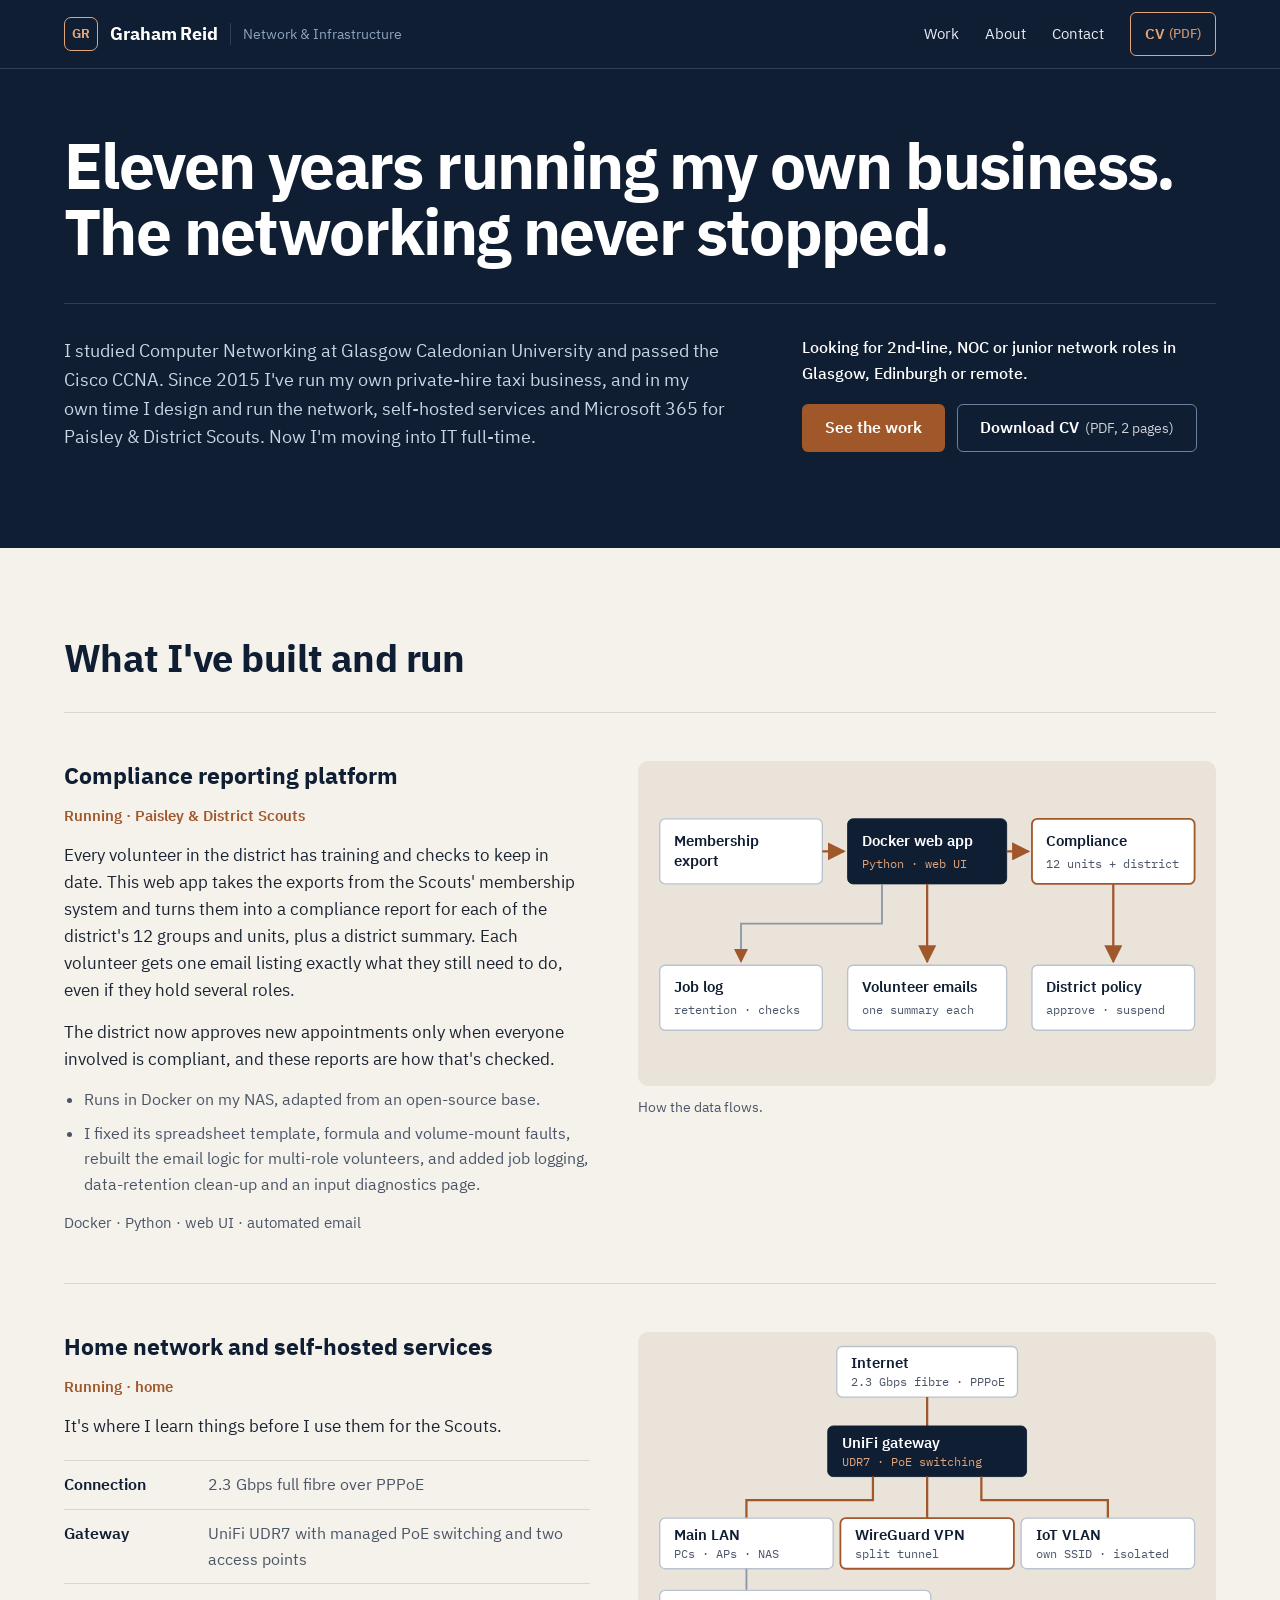
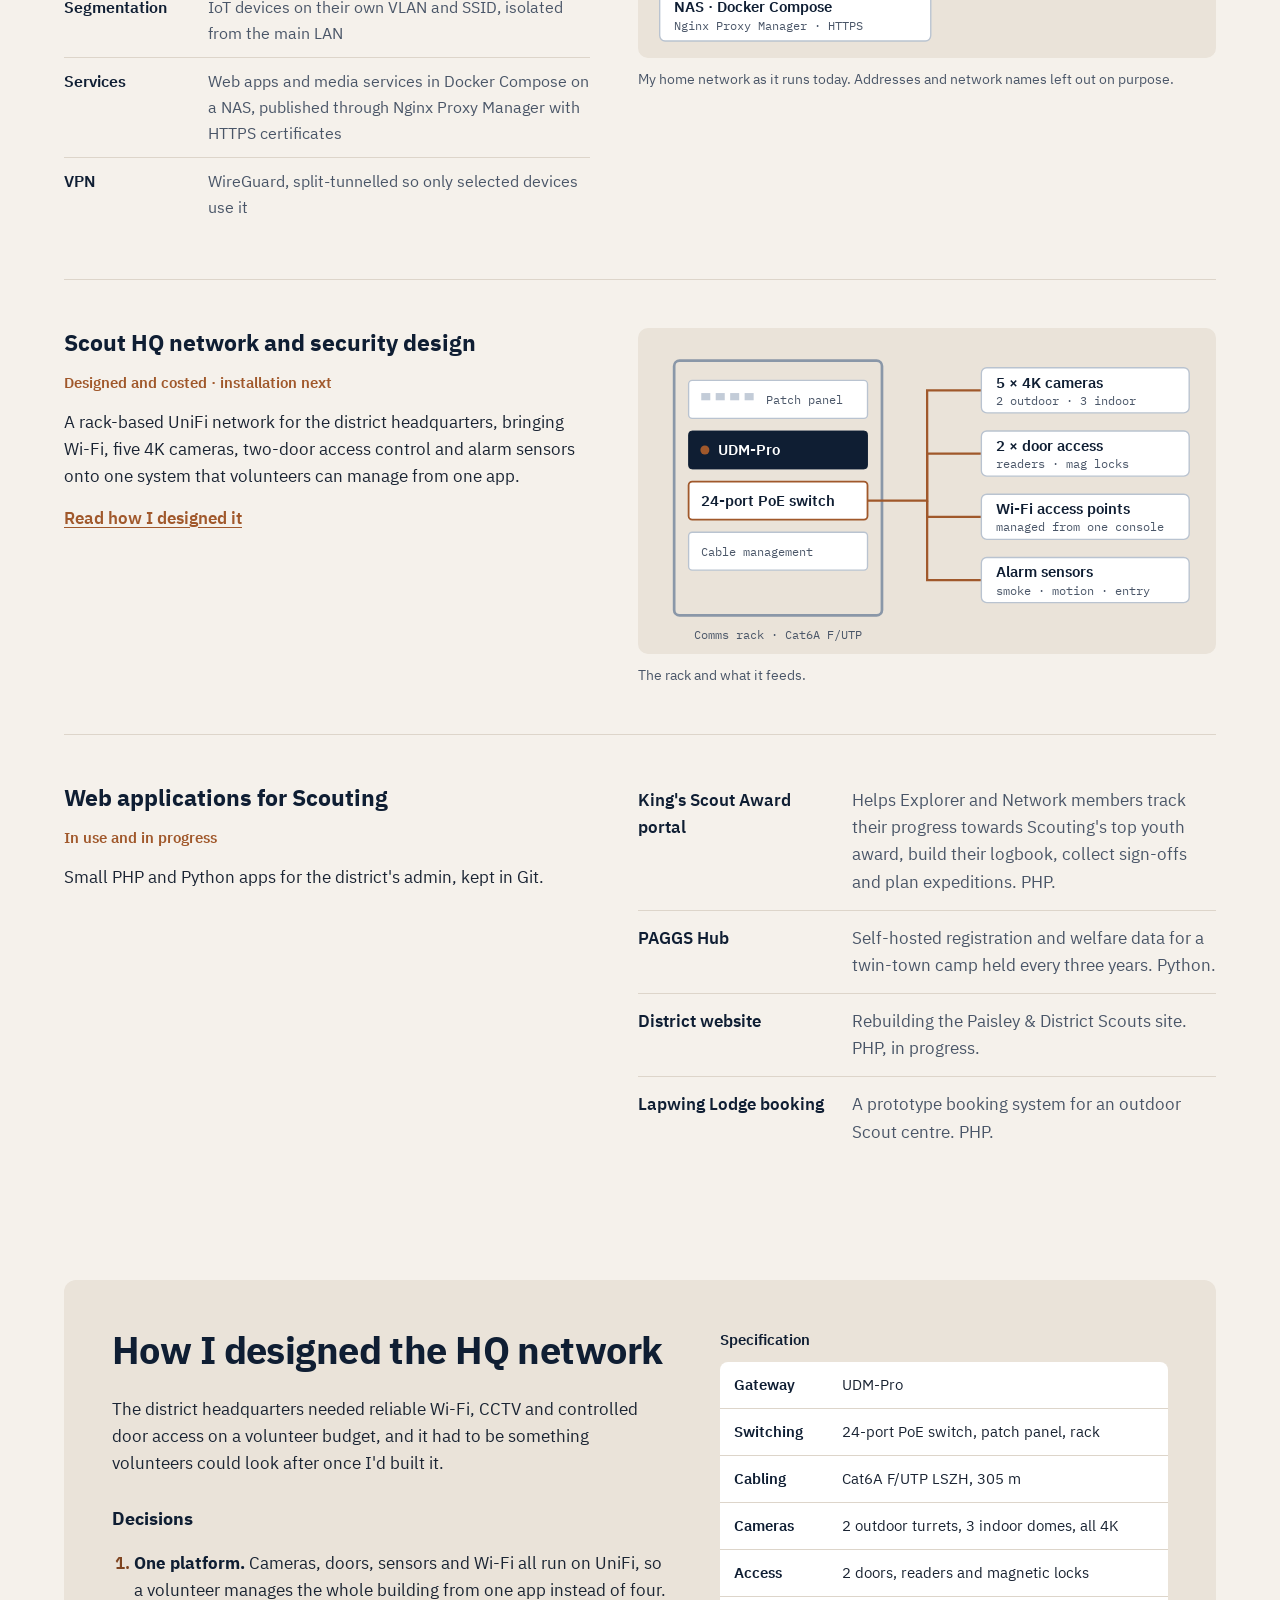
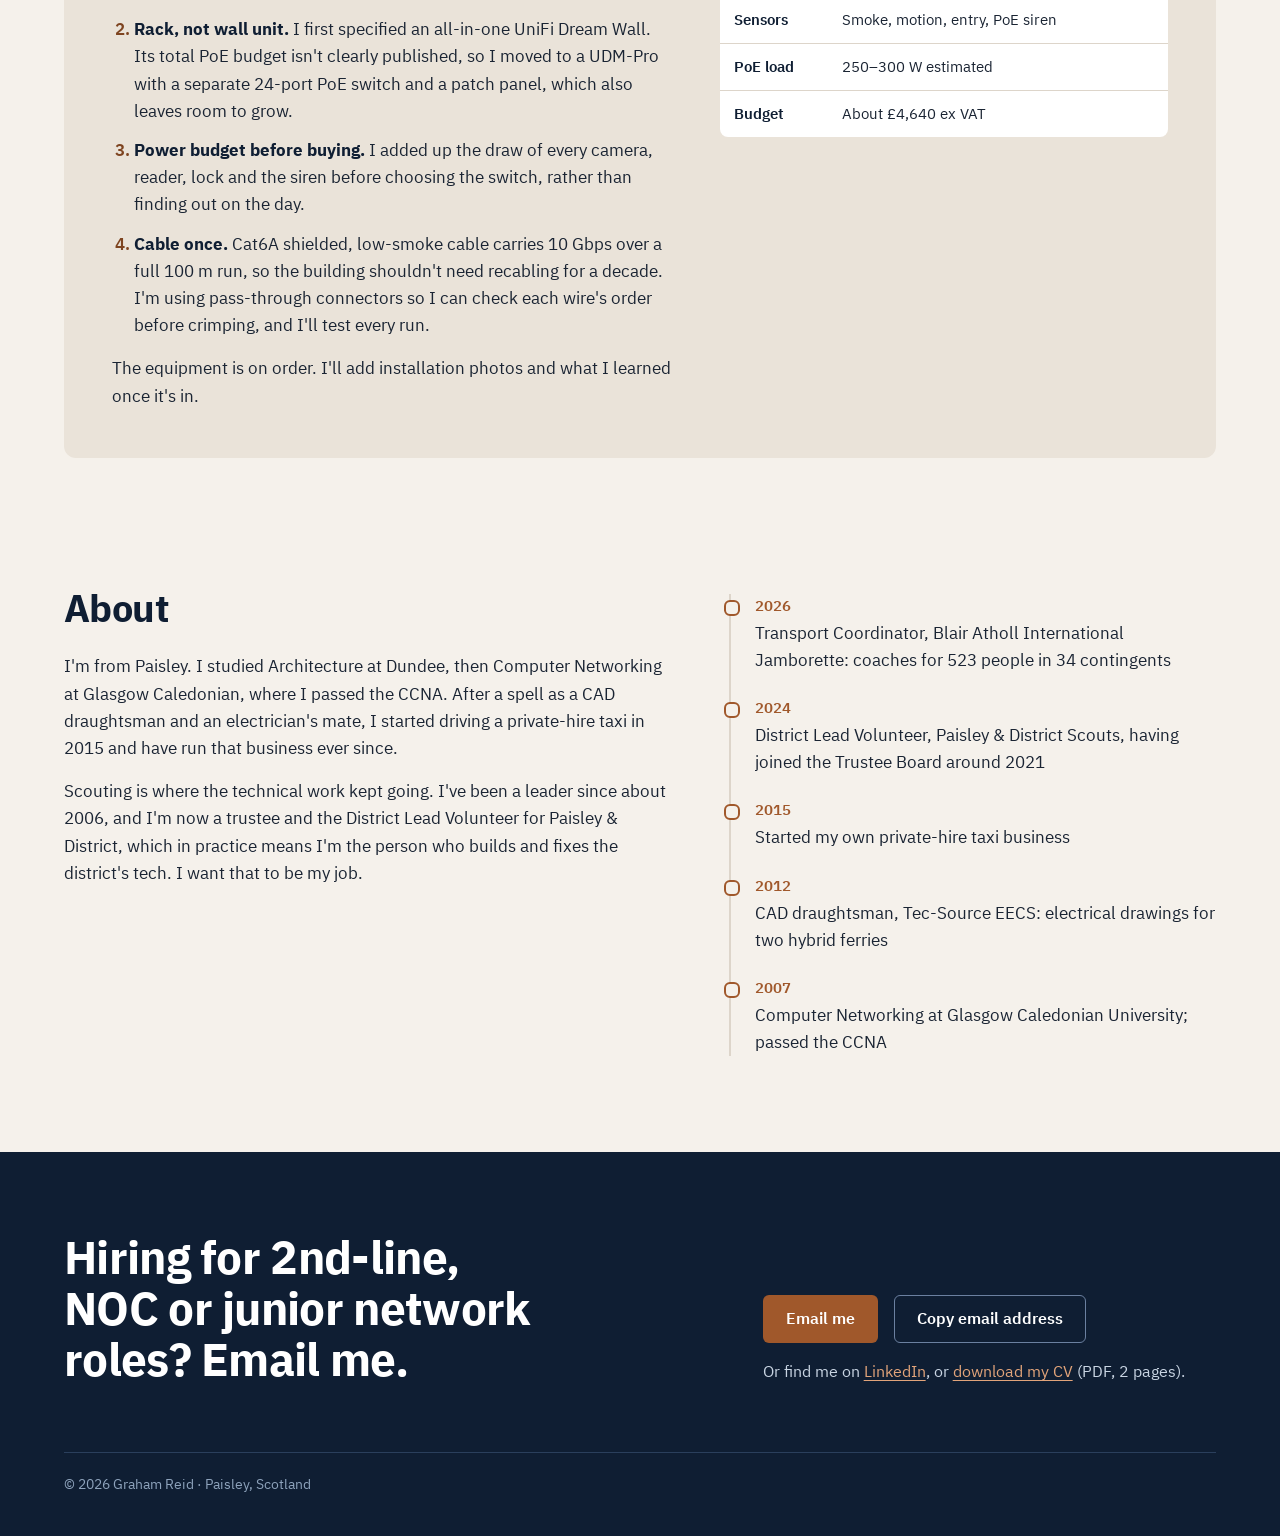
==== commit d3370625: "Hero spans full width: one sentence per line, intro and actions side by side Co-Authored-By: Claude " ====
--- a/index.html
+++ b/index.html
@@ -44,12 +44,16 @@
 
   <div class="hero wrap">
     <div class="hero-copy">
-      <h1>Eleven years running my own business. The networking never stopped.</h1>
-      <p class="hero-lede">I studied Computer Networking at Glasgow Caledonian University and passed the Cisco CCNA. Since 2015 I've run my own private-hire taxi business, and in my own time I design and run the network, self-hosted services and Microsoft 365 for Paisley &amp; District Scouts. Now I'm moving into IT full-time.</p>
-      <p class="hero-facts">Looking for 2nd-line, NOC or junior network roles in Glasgow, Edinburgh or remote.</p>
-      <div class="hero-actions">
-        <a class="btn btn-primary" href="#work">See the work</a>
-        <a class="btn btn-ghost" href="cv/Graham-Reid-CV.pdf">Download CV <span class="hint">(PDF, 2 pages)</span></a>
+      <h1><span>Eleven years running my own business.</span> <span>The networking never stopped.</span></h1>
+      <div class="hero-row">
+        <p class="hero-lede">I studied Computer Networking at Glasgow Caledonian University and passed the Cisco CCNA. Since 2015 I've run my own private-hire taxi business, and in my own time I design and run the network, self-hosted services and Microsoft 365 for Paisley &amp; District Scouts. Now I'm moving into IT full-time.</p>
+        <div class="hero-side">
+          <p class="hero-facts">Looking for 2nd-line, NOC or junior network roles in Glasgow, Edinburgh or remote.</p>
+          <div class="hero-actions">
+            <a class="btn btn-primary" href="#work">See the work</a>
+            <a class="btn btn-ghost" href="cv/Graham-Reid-CV.pdf">Download CV <span class="hint">(PDF, 2 pages)</span></a>
+          </div>
+        </div>
       </div>
     </div>
 
--- a/assets/site.css
+++ b/assets/site.css
@@ -42,7 +42,7 @@
 h1, h2, h3 { text-wrap: balance; }
 p { text-wrap: pretty; }
 
-.wrap { max-width: 1160px; margin: 0 auto; padding-left: 24px; padding-right: 24px; }
+.wrap { width: 100%; padding-left: clamp(24px, 5vw, 96px); padding-right: clamp(24px, 5vw, 96px); }
 .skip { position: absolute; left: -9999px; top: 8px; background: #FFFFFF; color: var(--navy); padding: 10px 14px; border-radius: 6px; z-index: 10; }
 .skip:focus { left: 16px; }
 .hint { font-weight: 400; opacity: 0.8; font-size: 0.88em; }
@@ -74,11 +74,14 @@
 /* Hero */
 .site-header { background: var(--navy); color: var(--on-navy); }
 .hero { padding-top: 64px; padding-bottom: 96px; }
-.hero-copy { display: flex; flex-direction: column; gap: 22px; }
-.hero h1 { margin: 0; font-size: clamp(34px, 5vw, 60px); line-height: 1.05; letter-spacing: -0.02em; color: #FFFFFF; max-width: 24ch; }
-.hero-lede { margin: 0; font-size: 19px; line-height: 1.6; color: var(--on-navy-muted); max-width: 70ch; }
+.hero-copy { display: flex; flex-direction: column; gap: clamp(28px, 3vw, 44px); }
+.hero h1 { margin: 0; font-size: clamp(34px, 5vw, 104px); line-height: 1.03; letter-spacing: -0.025em; color: #FFFFFF; text-wrap: wrap; }
+.hero h1 span { display: block; }
+.hero-row { display: grid; grid-template-columns: minmax(0, 1.6fr) minmax(0, 1fr); gap: 32px clamp(40px, 6vw, 120px); align-items: end; padding-top: clamp(24px, 2.4vw, 36px); border-top: 1px solid var(--navy-line); }
+.hero-lede { margin: 0; font-size: clamp(18px, 1.35vw, 22px); line-height: 1.6; color: var(--on-navy-muted); }
+.hero-side { display: flex; flex-direction: column; gap: 18px; }
 .hero-facts { margin: 0; font-size: 16px; font-weight: 500; color: #FFFFFF; }
-.hero-actions { display: flex; flex-wrap: wrap; gap: 12px; margin-top: 4px; }
+.hero-actions { display: flex; flex-wrap: wrap; gap: 12px; }
 
 /* Diagrams: readable on phones by scrolling sideways instead of shrinking */
 .diagram { overflow-x: auto; overscroll-behavior-x: contain; border-radius: 10px; }
@@ -91,7 +94,7 @@
 .work > h2 + .project { margin-top: 32px; }
 .project h3 { margin: 0; font-size: 23px; line-height: 1.25; color: var(--navy); }
 .project-text { display: flex; flex-direction: column; gap: 14px; }
-.project-text p { margin: 0; }
+.project-text p { margin: 0; max-width: 68ch; }
 .status { font-size: 15px; font-weight: 600; color: var(--copper); }
 .points { margin: 0; padding-left: 20px; display: flex; flex-direction: column; gap: 8px; color: var(--muted); font-size: 16px; }
 .stack { font-size: 15px; color: var(--muted); }
@@ -156,7 +159,7 @@
 .site-footer { background: var(--navy); color: var(--on-navy); }
 .contact { display: flex; flex-direction: column; gap: 20px; padding-top: 80px; padding-bottom: 40px; }
 .contact-main { display: grid; grid-template-columns: minmax(0, 1.4fr) minmax(0, 1fr); gap: 32px 64px; align-items: end; }
-.contact h2 { margin: 0; font-size: clamp(28px, 4vw, 46px); line-height: 1.1; letter-spacing: -0.015em; color: #FFFFFF; }
+.contact h2 { margin: 0; font-size: clamp(28px, 3.6vw, 56px); line-height: 1.1; letter-spacing: -0.015em; color: #FFFFFF; }
 .contact-actions { display: flex; flex-direction: column; gap: 16px; }
 .email-row { display: flex; flex-wrap: wrap; align-items: center; gap: 12px 16px; min-height: 48px; }
 .copy-status { font-size: 15px; color: var(--on-navy-muted); }
@@ -171,7 +174,7 @@
 
 /* Smaller screens */
 @media (max-width: 900px) {
-  .project, .case-panel, .about, .contact-main { grid-template-columns: minmax(0, 1fr); }
+  .project, .case-panel, .about, .contact-main, .hero-row { grid-template-columns: minmax(0, 1fr); }
   .brand-role { display: none; }
   .project { gap: 28px; }
   .about { gap: 40px; }
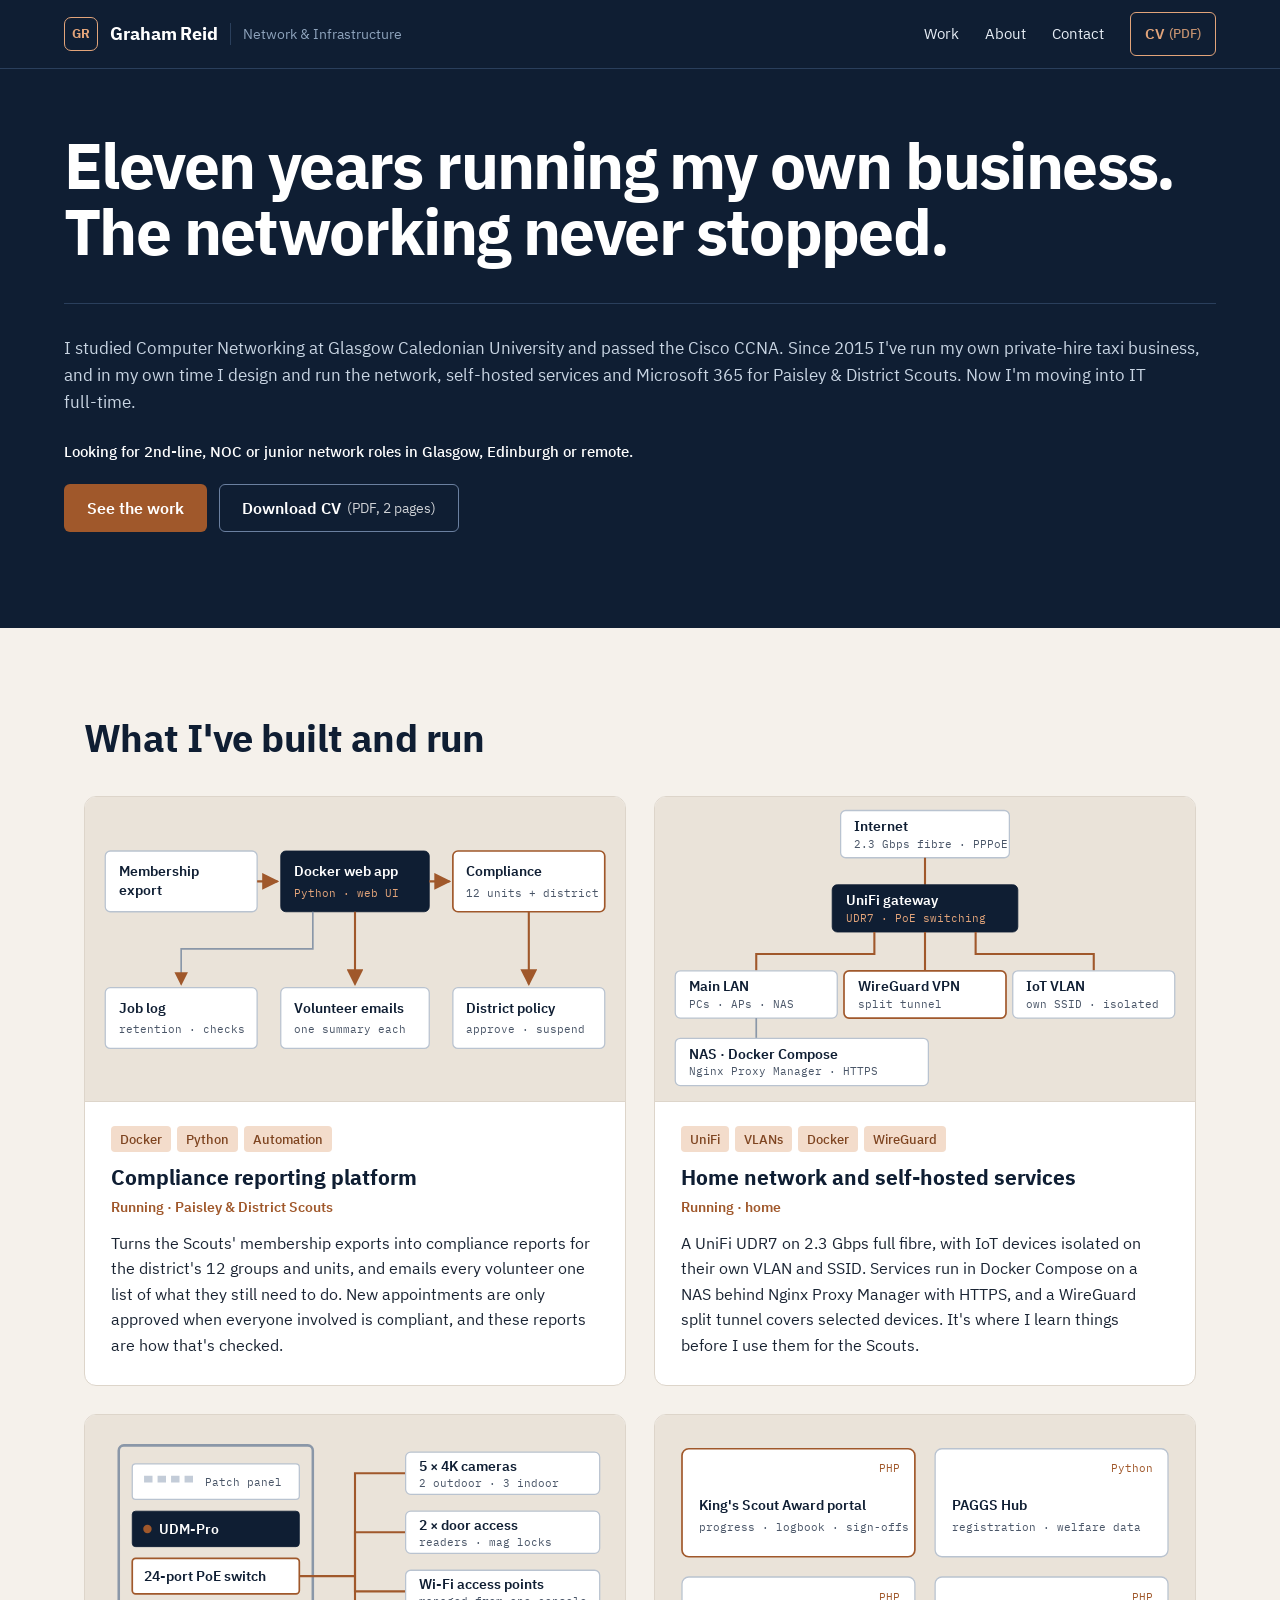
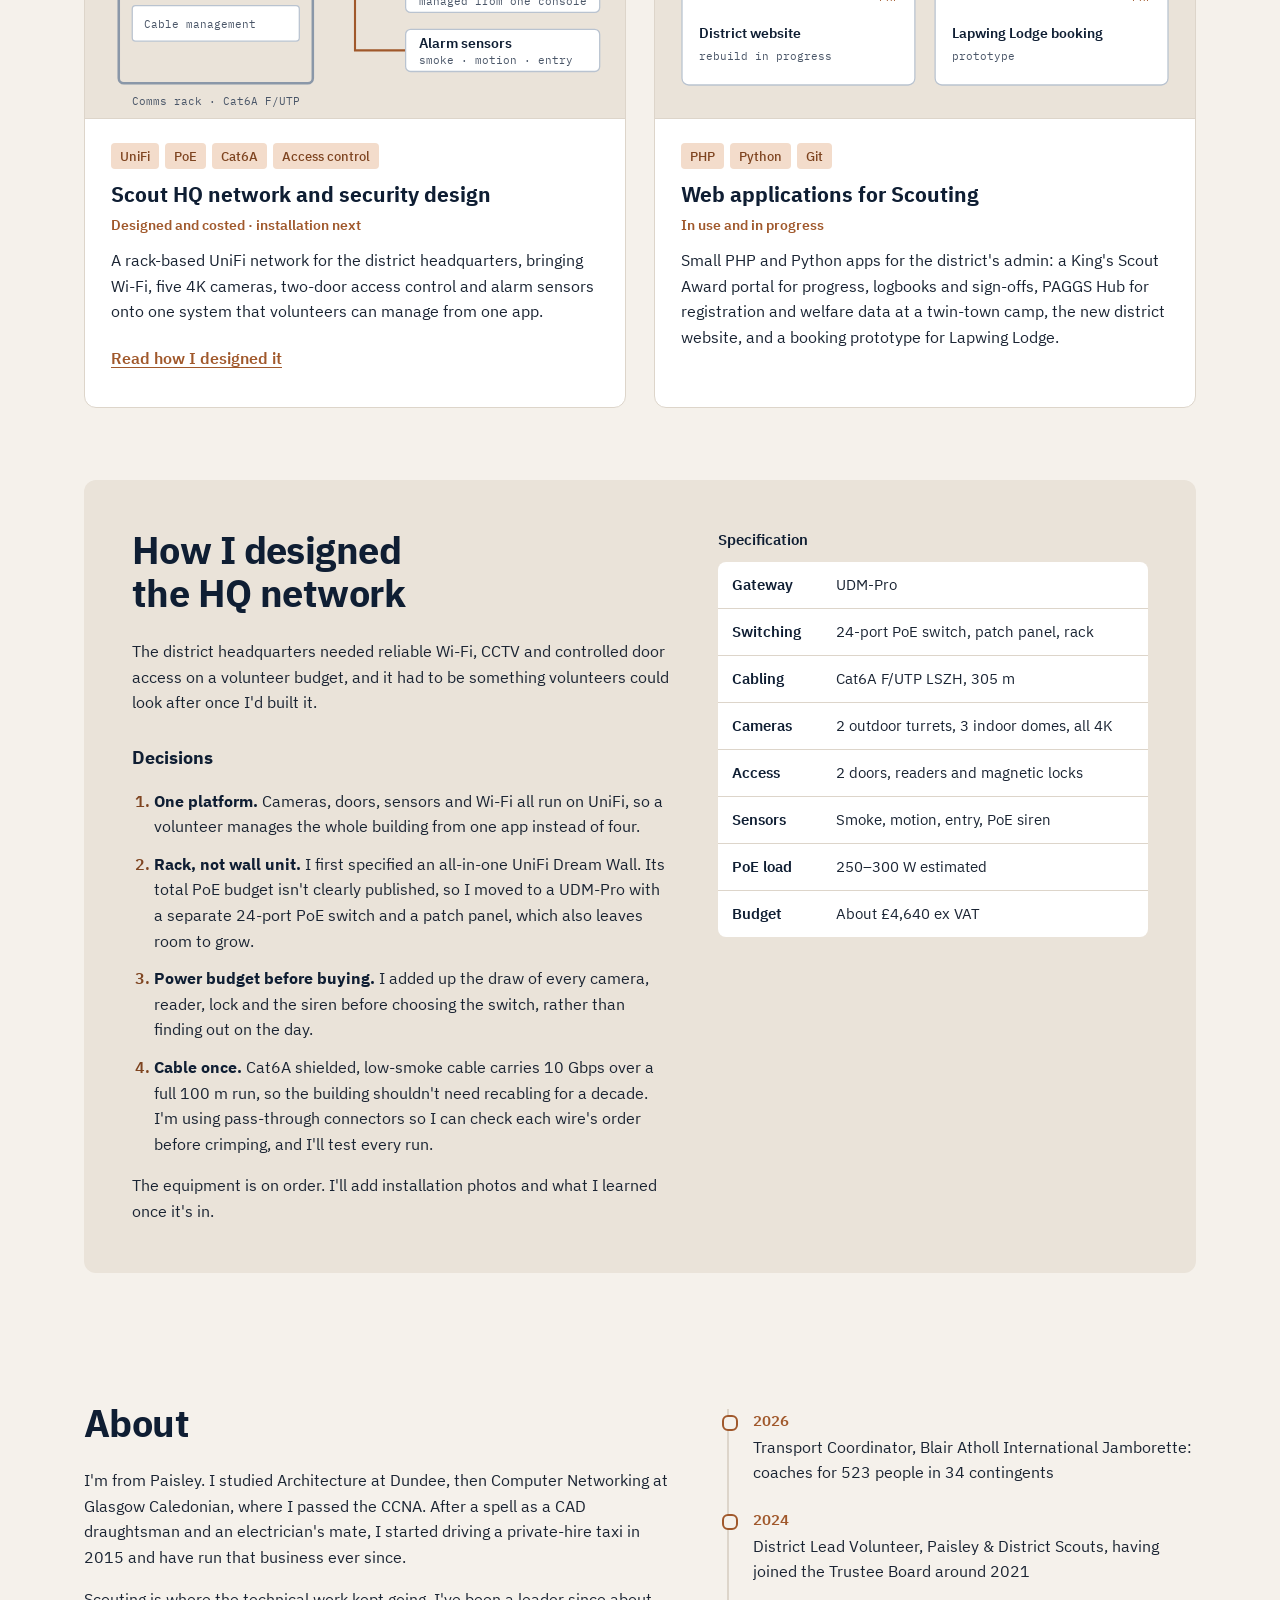
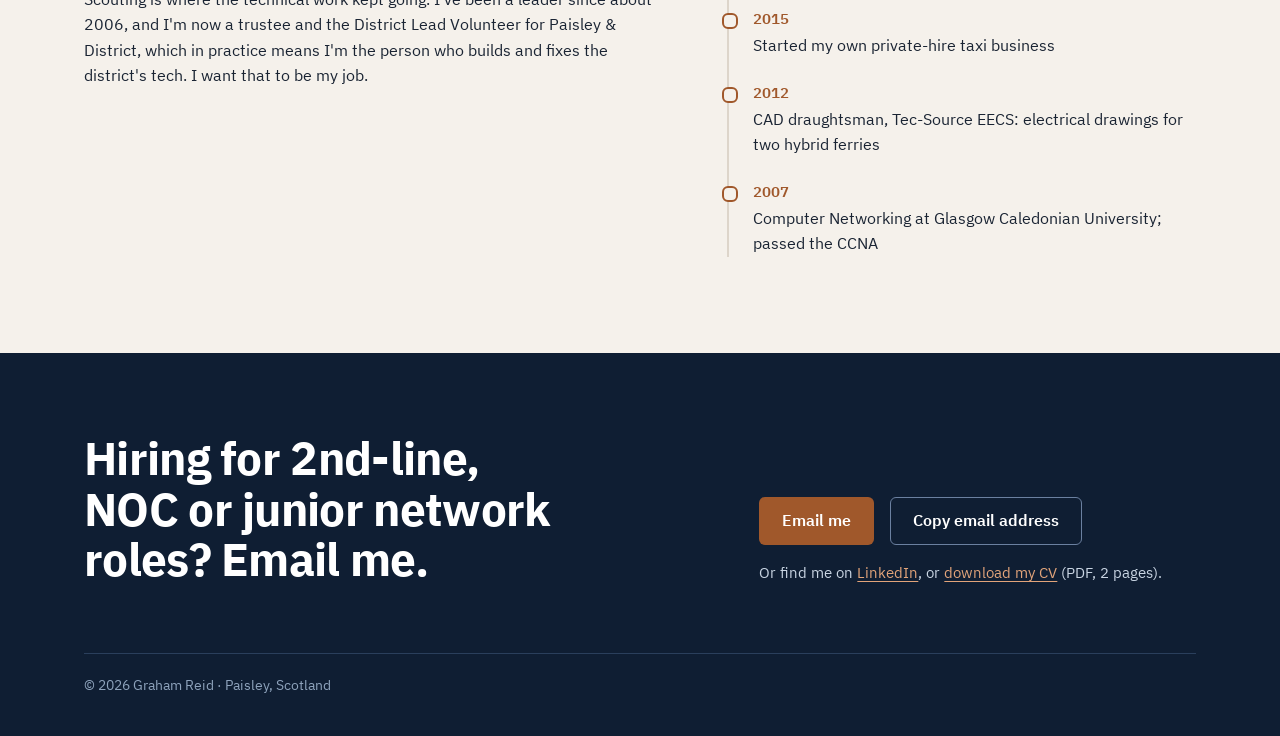
==== commit 8f3a19ab: "Work section: back to the card layout as a 2x2 grid Co-Authored-By: Claude Opus 5.5 <noreply@anthrop" ====
--- a/index.html
+++ b/index.html
@@ -64,139 +64,142 @@
   <section class="work wrap" id="work" aria-labelledby="work-title">
     <h2 id="work-title">What I've built and run</h2>
 
-    <article class="project">
-      <div class="project-text">
-        <h3>Compliance reporting platform</h3>
-        <p class="status">Running · Paisley &amp; District Scouts</p>
-        <p>Every volunteer in the district has training and checks to keep in date. This web app takes the exports from the Scouts' membership system and turns them into a compliance report for each of the district's 12 groups and units, plus a district summary. Each volunteer gets one email listing exactly what they still need to do, even if they hold several roles.</p>
-        <p>The district now approves new appointments only when everyone involved is compliant, and these reports are how that's checked.</p>
-        <ul class="points">
-          <li>Runs in Docker on my NAS, adapted from an open-source base.</li>
-          <li>I fixed its spreadsheet template, formula and volume-mount faults, rebuilt the email logic for multi-role volunteers, and added job logging, data-retention clean-up and an input diagnostics page.</li>
-        </ul>
-        <p class="stack">Docker · Python · web UI · automated email</p>
-      </div>
-      <figure class="project-figure">
-        <!-- Slot: replace or follow with a redacted dashboard screenshot when available. -->
-        <div class="diagram" tabindex="0" role="group" aria-label="Compliance platform diagram, scrollable on small screens">
-          <svg viewBox="0 0 640 360" role="img" aria-label="Membership exports go into a Docker web app, which produces reports for 12 units plus a district summary, sends one summary email per volunteer, and keeps a job log with retention clean-up.">
-            <defs><marker id="ar2" viewBox="0 0 10 10" refX="9" refY="5" markerWidth="8" markerHeight="8" orient="auto-start-reverse"><path class="dg-arrow" d="M0 0 L10 5 L0 10 z"/></marker></defs>
-            <rect class="dg-box" x="24" y="64" width="180" height="72" rx="6"/>
-            <text class="dg-t" x="40" y="94">Membership</text><text class="dg-t" x="40" y="116">export</text>
-            <rect class="dg-box-navy" x="232" y="64" width="176" height="72" rx="6"/>
-            <text class="dg-w" x="248" y="94">Docker web app</text><text class="dg-ws" x="248" y="118">Python · web UI</text>
-            <rect class="dg-box-accent" x="436" y="64" width="180" height="72" rx="6"/>
-            <text class="dg-t" x="452" y="94">Compliance</text><text class="dg-s" x="452" y="118">12 units + district</text>
-            <path class="dg-line-accent" d="M204 100 H228" marker-end="url(#ar2)"/>
-            <path class="dg-line-accent" d="M408 100 H432" marker-end="url(#ar2)"/>
-            <rect class="dg-box" x="232" y="226" width="176" height="72" rx="6"/>
-            <text class="dg-t" x="248" y="256">Volunteer emails</text><text class="dg-s" x="248" y="280">one summary each</text>
-            <rect class="dg-box" x="24" y="226" width="180" height="72" rx="6"/>
-            <text class="dg-t" x="40" y="256">Job log</text><text class="dg-s" x="40" y="280">retention · checks</text>
-            <rect class="dg-box" x="436" y="226" width="180" height="72" rx="6"/>
-            <text class="dg-t" x="452" y="256">District policy</text><text class="dg-s" x="452" y="280">approve · suspend</text>
-            <path class="dg-line-accent" d="M320 136 V222" marker-end="url(#ar2)"/>
-            <path class="dg-line" d="M270 136 V180 H114 V222" marker-end="url(#ar2)"/>
-            <path class="dg-line-accent" d="M526 136 V222" marker-end="url(#ar2)"/>
-          </svg>
-        </div>
-        <figcaption>How the data flows.</figcaption>
-      </figure>
-    </article>
-
-    <article class="project">
-      <div class="project-text">
-        <h3>Home network and self-hosted services</h3>
-        <p class="status">Running · home</p>
-        <p>It's where I learn things before I use them for the Scouts.</p>
-        <!-- Slot: add a UniFi topology screenshot or a sanitised docker-compose excerpt here. -->
-        <dl class="facts facts-compact">
-          <div><dt>Connection</dt><dd>2.3 Gbps full fibre over PPPoE</dd></div>
-          <div><dt>Gateway</dt><dd>UniFi UDR7 with managed PoE switching and two access points</dd></div>
-          <div><dt>Segmentation</dt><dd>IoT devices on their own VLAN and SSID, isolated from the main LAN</dd></div>
-          <div><dt>Services</dt><dd>Web apps and media services in Docker Compose on a NAS, published through Nginx Proxy Manager with HTTPS certificates</dd></div>
-          <div><dt>VPN</dt><dd>WireGuard, split-tunnelled so only selected devices use it</dd></div>
-        </dl>
-      </div>
-    <figure class="project-figure">
-      <div class="diagram" tabindex="0" role="group" aria-label="Home network diagram, scrollable on small screens">
-      <svg viewBox="0 0 640 360" role="img" aria-label="My home network: 2.3 gigabit full fibre over PPPoE into a UniFi UDR7 gateway, which serves a main LAN with a NAS running Docker and Nginx Proxy Manager, an isolated IoT VLAN with its own SSID, and a WireGuard split-tunnel VPN for selected devices.">
-        <rect class="dg-box" x="220" y="16" width="200" height="56" rx="6"/>
-        <text class="dg-t" x="236" y="40">Internet</text><text class="dg-s" x="236" y="60">2.3 Gbps fibre · PPPoE</text>
-        <path class="dg-line-accent" d="M320 72 V104"/>
-        <rect class="dg-box-navy" x="210" y="104" width="220" height="56" rx="6"/>
-        <text class="dg-w" x="226" y="128">UniFi gateway</text><text class="dg-ws" x="226" y="148">UDR7 · PoE switching</text>
-        <path class="dg-line-accent" d="M260 160 V186 H120 V206"/>
-        <path class="dg-line-accent" d="M320 160 V206"/>
-        <path class="dg-line-accent" d="M380 160 V186 H520 V206"/>
-        <rect class="dg-box" x="24" y="206" width="192" height="56" rx="6"/>
-        <text class="dg-t" x="40" y="230">Main LAN</text><text class="dg-s" x="40" y="250">PCs · APs · NAS</text>
-        <rect class="dg-box-accent" x="224" y="206" width="192" height="56" rx="6"/>
-        <text class="dg-t" x="240" y="230">WireGuard VPN</text><text class="dg-s" x="240" y="250">split tunnel</text>
-        <rect class="dg-box" x="424" y="206" width="192" height="56" rx="6"/>
-        <text class="dg-t" x="440" y="230">IoT VLAN</text><text class="dg-s" x="440" y="250">own SSID · isolated</text>
-        <path class="dg-line" d="M120 262 V286"/>
-        <rect class="dg-box" x="24" y="286" width="300" height="56" rx="6"/>
-        <text class="dg-t" x="40" y="310">NAS · Docker Compose</text><text class="dg-s" x="40" y="330">Nginx Proxy Manager · HTTPS</text>
-      </svg>
-      </div>
-      <figcaption>My home network as it runs today. Addresses and network names left out on purpose.</figcaption>
-    </figure>
-    </article>
-
-    <article class="project">
-      <div class="project-text">
-        <h3>Scout HQ network and security design</h3>
-        <p class="status">Designed and costed · installation next</p>
-        <p>A rack-based UniFi network for the district headquarters, bringing Wi-Fi, five 4K cameras, two-door access control and alarm sensors onto one system that volunteers can manage from one app.</p>
-        <p><a class="text-link" href="#case-study">Read how I designed it</a></p>
-      </div>
-      <figure class="project-figure">
-        <div class="diagram" tabindex="0" role="group" aria-label="HQ rack diagram, scrollable on small screens">
-          <svg viewBox="0 0 640 360" role="img" aria-label="A comms rack holding a patch panel, UDM-Pro gateway, 24-port PoE switch and cable management, with the switch feeding cameras, door access, Wi-Fi access points and alarm sensors.">
-            <rect class="dg-rack" x="40" y="36" width="230" height="282" rx="6"/>
-            <rect class="dg-box" x="56" y="58" width="198" height="42" rx="4"/>
-            <g class="dg-port"><rect x="70" y="72" width="10" height="8"/><rect x="86" y="72" width="10" height="8"/><rect x="102" y="72" width="10" height="8"/><rect x="118" y="72" width="10" height="8"/></g>
-            <text class="dg-s" x="142" y="84">Patch panel</text>
-            <rect class="dg-box-navy" x="56" y="114" width="198" height="42" rx="4"/>
-            <circle class="dg-led" cx="74" cy="135" r="5"/>
-            <text class="dg-w" x="88" y="141">UDM-Pro</text>
-            <rect class="dg-box-accent" x="56" y="170" width="198" height="42" rx="4"/>
-            <text class="dg-t" x="70" y="197">24-port PoE switch</text>
-            <rect class="dg-box" x="56" y="226" width="198" height="42" rx="4"/>
-            <text class="dg-s" x="70" y="252">Cable management</text>
-            <text class="dg-s" x="155" y="344" text-anchor="middle">Comms rack · Cat6A F/UTP</text>
-            <path class="dg-line-accent" d="M254 191 H320 V69 H380"/>
-            <path class="dg-line-accent" d="M320 191 V139 H380"/>
-            <path class="dg-line-accent" d="M320 191 V209 H380"/>
-            <path class="dg-line-accent" d="M320 191 V279 H380"/>
-            <rect class="dg-box" x="380" y="44" width="230" height="50" rx="6"/>
-            <text class="dg-t" x="396" y="66">5 × 4K cameras</text><text class="dg-s" x="396" y="85">2 outdoor · 3 indoor</text>
-            <rect class="dg-box" x="380" y="114" width="230" height="50" rx="6"/>
-            <text class="dg-t" x="396" y="136">2 × door access</text><text class="dg-s" x="396" y="155">readers · mag locks</text>
-            <rect class="dg-box" x="380" y="184" width="230" height="50" rx="6"/>
-            <text class="dg-t" x="396" y="206">Wi-Fi access points</text><text class="dg-s" x="396" y="225">managed from one console</text>
-            <rect class="dg-box" x="380" y="254" width="230" height="50" rx="6"/>
-            <text class="dg-t" x="396" y="276">Alarm sensors</text><text class="dg-s" x="396" y="295">smoke · motion · entry</text>
-          </svg>
-        </div>
-        <figcaption>The rack and what it feeds.</figcaption>
-      </figure>
-    </article>
-
-    <article class="project">
-      <div class="project-text">
-        <h3>Web applications for Scouting</h3>
-        <p class="status">In use and in progress</p>
-        <p>Small PHP and Python apps for the district's admin, kept in Git.</p>
-      </div>
-      <dl class="facts">
-        <div><dt>King's Scout Award portal</dt><dd>Helps Explorer and Network members track their progress towards Scouting's top youth award, build their logbook, collect sign-offs and plan expeditions. PHP.</dd></div>
-        <div><dt>PAGGS Hub</dt><dd>Self-hosted registration and welfare data for a twin-town camp held every three years. Python.</dd></div>
-        <div><dt>District website</dt><dd>Rebuilding the Paisley &amp; District Scouts site. PHP, in progress.</dd></div>
-        <div><dt>Lapwing Lodge booking</dt><dd>A prototype booking system for an outdoor Scout centre. PHP.</dd></div>
-      </dl>
-    </article>
+    <div class="cards">
+      <article class="card">
+        <figure class="card-figure">
+          <div class="diagram" tabindex="0" role="group" aria-label="Compliance platform diagram, scrollable on small screens">
+            <svg viewBox="0 0 640 360" role="img" aria-label="Membership exports go into a Docker web app, which produces reports for 12 units plus a district summary, sends one summary email per volunteer, and keeps a job log with retention clean-up.">
+              <defs><marker id="ar2" viewBox="0 0 10 10" refX="9" refY="5" markerWidth="8" markerHeight="8" orient="auto-start-reverse"><path class="dg-arrow" d="M0 0 L10 5 L0 10 z"/></marker></defs>
+              <rect class="dg-box" x="24" y="64" width="180" height="72" rx="6"/>
+              <text class="dg-t" x="40" y="94">Membership</text><text class="dg-t" x="40" y="116">export</text>
+              <rect class="dg-box-navy" x="232" y="64" width="176" height="72" rx="6"/>
+              <text class="dg-w" x="248" y="94">Docker web app</text><text class="dg-ws" x="248" y="118">Python · web UI</text>
+              <rect class="dg-box-accent" x="436" y="64" width="180" height="72" rx="6"/>
+              <text class="dg-t" x="452" y="94">Compliance</text><text class="dg-s" x="452" y="118">12 units + district</text>
+              <path class="dg-line-accent" d="M204 100 H228" marker-end="url(#ar2)"/>
+              <path class="dg-line-accent" d="M408 100 H432" marker-end="url(#ar2)"/>
+              <rect class="dg-box" x="232" y="226" width="176" height="72" rx="6"/>
+              <text class="dg-t" x="248" y="256">Volunteer emails</text><text class="dg-s" x="248" y="280">one summary each</text>
+              <rect class="dg-box" x="24" y="226" width="180" height="72" rx="6"/>
+              <text class="dg-t" x="40" y="256">Job log</text><text class="dg-s" x="40" y="280">retention · checks</text>
+              <rect class="dg-box" x="436" y="226" width="180" height="72" rx="6"/>
+              <text class="dg-t" x="452" y="256">District policy</text><text class="dg-s" x="452" y="280">approve · suspend</text>
+              <path class="dg-line-accent" d="M320 136 V222" marker-end="url(#ar2)"/>
+              <path class="dg-line" d="M270 136 V180 H114 V222" marker-end="url(#ar2)"/>
+              <path class="dg-line-accent" d="M526 136 V222" marker-end="url(#ar2)"/>
+            </svg>
+          </div>
+          <!-- Slot: a redacted dashboard screenshot can replace or follow this diagram. -->
+        </figure>
+        <div class="card-body">
+          <ul class="tags" aria-label="Technologies"><li>Docker</li><li>Python</li><li>Automation</li></ul>
+          <h3>Compliance reporting platform</h3>
+          <p class="status">Running · Paisley &amp; District Scouts</p>
+          <p>Turns the Scouts' membership exports into compliance reports for the district's 12 groups and units, and emails every volunteer one list of what they still need to do. New appointments are only approved when everyone involved is compliant, and these reports are how that's checked.</p>
+        </div>
+      </article>
+
+      <article class="card">
+        <figure class="card-figure">
+          <div class="diagram" tabindex="0" role="group" aria-label="Home network diagram, scrollable on small screens">
+            <svg viewBox="0 0 640 360" role="img" aria-label="My home network: 2.3 gigabit full fibre over PPPoE into a UniFi UDR7 gateway, which serves a main LAN with a NAS running Docker and Nginx Proxy Manager, an isolated IoT VLAN with its own SSID, and a WireGuard split-tunnel VPN for selected devices.">
+              <rect class="dg-box" x="220" y="16" width="200" height="56" rx="6"/>
+              <text class="dg-t" x="236" y="40">Internet</text><text class="dg-s" x="236" y="60">2.3 Gbps fibre · PPPoE</text>
+              <path class="dg-line-accent" d="M320 72 V104"/>
+              <rect class="dg-box-navy" x="210" y="104" width="220" height="56" rx="6"/>
+              <text class="dg-w" x="226" y="128">UniFi gateway</text><text class="dg-ws" x="226" y="148">UDR7 · PoE switching</text>
+              <path class="dg-line-accent" d="M260 160 V186 H120 V206"/>
+              <path class="dg-line-accent" d="M320 160 V206"/>
+              <path class="dg-line-accent" d="M380 160 V186 H520 V206"/>
+              <rect class="dg-box" x="24" y="206" width="192" height="56" rx="6"/>
+              <text class="dg-t" x="40" y="230">Main LAN</text><text class="dg-s" x="40" y="250">PCs · APs · NAS</text>
+              <rect class="dg-box-accent" x="224" y="206" width="192" height="56" rx="6"/>
+              <text class="dg-t" x="240" y="230">WireGuard VPN</text><text class="dg-s" x="240" y="250">split tunnel</text>
+              <rect class="dg-box" x="424" y="206" width="192" height="56" rx="6"/>
+              <text class="dg-t" x="440" y="230">IoT VLAN</text><text class="dg-s" x="440" y="250">own SSID · isolated</text>
+              <path class="dg-line" d="M120 262 V286"/>
+              <rect class="dg-box" x="24" y="286" width="300" height="56" rx="6"/>
+              <text class="dg-t" x="40" y="310">NAS · Docker Compose</text><text class="dg-s" x="40" y="330">Nginx Proxy Manager · HTTPS</text>
+            </svg>
+          </div>
+          <!-- Slot: a UniFi topology screenshot can replace or follow this diagram. -->
+        </figure>
+        <div class="card-body">
+          <ul class="tags" aria-label="Technologies"><li>UniFi</li><li>VLANs</li><li>Docker</li><li>WireGuard</li></ul>
+          <h3>Home network and self-hosted services</h3>
+          <p class="status">Running · home</p>
+          <p>A UniFi UDR7 on 2.3 Gbps full fibre, with IoT devices isolated on their own VLAN and SSID. Services run in Docker Compose on a NAS behind Nginx Proxy Manager with HTTPS, and a WireGuard split tunnel covers selected devices. It's where I learn things before I use them for the Scouts.</p>
+        </div>
+      </article>
+
+      <article class="card">
+        <figure class="card-figure">
+          <div class="diagram" tabindex="0" role="group" aria-label="HQ rack diagram, scrollable on small screens">
+            <svg viewBox="0 0 640 360" role="img" aria-label="A comms rack holding a patch panel, UDM-Pro gateway, 24-port PoE switch and cable management, with the switch feeding cameras, door access, Wi-Fi access points and alarm sensors.">
+              <rect class="dg-rack" x="40" y="36" width="230" height="282" rx="6"/>
+              <rect class="dg-box" x="56" y="58" width="198" height="42" rx="4"/>
+              <g class="dg-port"><rect x="70" y="72" width="10" height="8"/><rect x="86" y="72" width="10" height="8"/><rect x="102" y="72" width="10" height="8"/><rect x="118" y="72" width="10" height="8"/></g>
+              <text class="dg-s" x="142" y="84">Patch panel</text>
+              <rect class="dg-box-navy" x="56" y="114" width="198" height="42" rx="4"/>
+              <circle class="dg-led" cx="74" cy="135" r="5"/>
+              <text class="dg-w" x="88" y="141">UDM-Pro</text>
+              <rect class="dg-box-accent" x="56" y="170" width="198" height="42" rx="4"/>
+              <text class="dg-t" x="70" y="197">24-port PoE switch</text>
+              <rect class="dg-box" x="56" y="226" width="198" height="42" rx="4"/>
+              <text class="dg-s" x="70" y="252">Cable management</text>
+              <text class="dg-s" x="155" y="344" text-anchor="middle">Comms rack · Cat6A F/UTP</text>
+              <path class="dg-line-accent" d="M254 191 H320 V69 H380"/>
+              <path class="dg-line-accent" d="M320 191 V139 H380"/>
+              <path class="dg-line-accent" d="M320 191 V209 H380"/>
+              <path class="dg-line-accent" d="M320 191 V279 H380"/>
+              <rect class="dg-box" x="380" y="44" width="230" height="50" rx="6"/>
+              <text class="dg-t" x="396" y="66">5 × 4K cameras</text><text class="dg-s" x="396" y="85">2 outdoor · 3 indoor</text>
+              <rect class="dg-box" x="380" y="114" width="230" height="50" rx="6"/>
+              <text class="dg-t" x="396" y="136">2 × door access</text><text class="dg-s" x="396" y="155">readers · mag locks</text>
+              <rect class="dg-box" x="380" y="184" width="230" height="50" rx="6"/>
+              <text class="dg-t" x="396" y="206">Wi-Fi access points</text><text class="dg-s" x="396" y="225">managed from one console</text>
+              <rect class="dg-box" x="380" y="254" width="230" height="50" rx="6"/>
+              <text class="dg-t" x="396" y="276">Alarm sensors</text><text class="dg-s" x="396" y="295">smoke · motion · entry</text>
+            </svg>
+          </div>
+        </figure>
+        <div class="card-body">
+          <ul class="tags" aria-label="Technologies"><li>UniFi</li><li>PoE</li><li>Cat6A</li><li>Access control</li></ul>
+          <h3>Scout HQ network and security design</h3>
+          <p class="status">Designed and costed · installation next</p>
+          <p>A rack-based UniFi network for the district headquarters, bringing Wi-Fi, five 4K cameras, two-door access control and alarm sensors onto one system that volunteers can manage from one app.</p>
+          <a class="card-link" href="#case-study">Read how I designed it</a>
+        </div>
+      </article>
+
+      <article class="card">
+        <figure class="card-figure">
+          <div class="diagram" tabindex="0" role="group" aria-label="Web applications overview, scrollable on small screens">
+            <svg viewBox="0 0 640 360" role="img" aria-label="Four web applications: a King's Scout Award portal in PHP, PAGGS Hub in Python, the district website in PHP, and a Lapwing Lodge booking prototype in PHP.">
+              <rect class="dg-box-accent" x="32" y="40" width="276" height="128" rx="8"/>
+              <text class="dg-s dg-lang" x="290" y="68" text-anchor="end">PHP</text>
+              <text class="dg-t" x="52" y="112">King's Scout Award portal</text><text class="dg-s" x="52" y="138">progress · logbook · sign-offs</text>
+              <rect class="dg-box" x="332" y="40" width="276" height="128" rx="8"/>
+              <text class="dg-s dg-lang" x="590" y="68" text-anchor="end">Python</text>
+              <text class="dg-t" x="352" y="112">PAGGS Hub</text><text class="dg-s" x="352" y="138">registration · welfare data</text>
+              <rect class="dg-box" x="32" y="192" width="276" height="128" rx="8"/>
+              <text class="dg-s dg-lang" x="290" y="220" text-anchor="end">PHP</text>
+              <text class="dg-t" x="52" y="264">District website</text><text class="dg-s" x="52" y="290">rebuild in progress</text>
+              <rect class="dg-box" x="332" y="192" width="276" height="128" rx="8"/>
+              <text class="dg-s dg-lang" x="590" y="220" text-anchor="end">PHP</text>
+              <text class="dg-t" x="352" y="264">Lapwing Lodge booking</text><text class="dg-s" x="352" y="290">prototype</text>
+            </svg>
+          </div>
+          <!-- Slot: app screenshots can replace this overview. -->
+        </figure>
+        <div class="card-body">
+          <ul class="tags" aria-label="Technologies"><li>PHP</li><li>Python</li><li>Git</li></ul>
+          <h3>Web applications for Scouting</h3>
+          <p class="status">In use and in progress</p>
+          <p>Small PHP and Python apps for the district's admin: a King's Scout Award portal for progress, logbooks and sign-offs, PAGGS Hub for registration and welfare data at a twin-town camp, the new district website, and a booking prototype for Lapwing Lodge.</p>
+        </div>
+      </article>
+    </div>
   </section>
 
   <section class="case wrap" id="case-study" aria-labelledby="case-title">
--- a/assets/site.css
+++ b/assets/site.css
@@ -32,7 +32,7 @@
 * { box-sizing: border-box; }
 html { scroll-behavior: smooth; scroll-padding-top: 84px; }
 @media (prefers-reduced-motion: reduce) { html { scroll-behavior: auto; } }
-body { margin: 0; font-family: var(--sans); font-size: 17px; color: var(--text); background: var(--page); line-height: 1.6; -webkit-text-size-adjust: 100%; caret-color: var(--copper); }
+body { margin: 0; font-family: var(--sans); font-size: 16px; color: var(--text); background: var(--page); line-height: 1.6; -webkit-text-size-adjust: 100%; caret-color: var(--copper); }
 ::selection { background: var(--copper-wash); color: var(--navy); }
 .topbar ::selection, .site-header ::selection, .site-footer ::selection { background: var(--copper-light); color: var(--navy); }
 img, svg { display: block; max-width: 100%; }
@@ -43,6 +43,7 @@
 p { text-wrap: pretty; }
 
 .wrap { width: 100%; padding-left: clamp(24px, 5vw, 96px); padding-right: clamp(24px, 5vw, 96px); }
+.work, .case, .about, .contact { max-width: 1240px; margin-left: auto; margin-right: auto; }
 .skip { position: absolute; left: -9999px; top: 8px; background: #FFFFFF; color: var(--navy); padding: 10px 14px; border-radius: 6px; z-index: 10; }
 .skip:focus { left: 16px; }
 .hint { font-weight: 400; opacity: 0.8; font-size: 0.88em; }
@@ -77,10 +78,10 @@
 .hero-copy { display: flex; flex-direction: column; gap: clamp(28px, 3vw, 44px); }
 .hero h1 { margin: 0; font-size: clamp(34px, 5vw, 104px); line-height: 1.03; letter-spacing: -0.025em; color: #FFFFFF; text-wrap: wrap; }
 .hero h1 span { display: block; }
-.hero-row { display: grid; grid-template-columns: minmax(0, 1.6fr) minmax(0, 1fr); gap: 32px clamp(40px, 6vw, 120px); align-items: end; padding-top: clamp(24px, 2.4vw, 36px); border-top: 1px solid var(--navy-line); }
-.hero-lede { margin: 0; font-size: clamp(18px, 1.35vw, 22px); line-height: 1.6; color: var(--on-navy-muted); }
-.hero-side { display: flex; flex-direction: column; gap: 18px; }
-.hero-facts { margin: 0; font-size: 16px; font-weight: 500; color: #FFFFFF; }
+.hero-row { display: flex; flex-direction: column; gap: 24px; padding-top: clamp(24px, 2.4vw, 36px); border-top: 1px solid var(--navy-line); }
+.hero-lede { margin: 0; font-size: clamp(17px, 1.2vw, 20px); line-height: 1.6; color: var(--on-navy-muted); }
+.hero-side { display: flex; flex-direction: column; gap: 20px; }
+.hero-facts { margin: 0; font-size: 15px; font-weight: 500; color: #FFFFFF; }
 .hero-actions { display: flex; flex-wrap: wrap; gap: 12px; }
 
 /* Diagrams: readable on phones by scrolling sideways instead of shrinking */
@@ -90,27 +91,18 @@
 /* Work */
 .work { padding-top: 88px; padding-bottom: 32px; }
 .work > h2, .about h2, .case h2 { margin: 0 0 8px; font-size: clamp(28px, 3.6vw, 38px); line-height: 1.15; letter-spacing: -0.015em; color: var(--navy); }
-.project { display: grid; grid-template-columns: minmax(0, 1fr) minmax(0, 1.1fr); gap: 48px; padding: 48px 0; border-top: 1px solid var(--line); align-items: start; }
-.work > h2 + .project { margin-top: 32px; }
-.project h3 { margin: 0; font-size: 23px; line-height: 1.25; color: var(--navy); }
-.project-text { display: flex; flex-direction: column; gap: 14px; }
-.project-text p { margin: 0; max-width: 68ch; }
-.status { font-size: 15px; font-weight: 600; color: var(--copper); }
-.points { margin: 0; padding-left: 20px; display: flex; flex-direction: column; gap: 8px; color: var(--muted); font-size: 16px; }
-.stack { font-size: 15px; color: var(--muted); }
-.project-figure { margin: 0; }
-.project-figure .diagram { background: var(--panel); }
-.project-figure figcaption { margin-top: 10px; font-size: 14px; color: var(--muted); }
-.text-link { font-weight: 600; }
-
-.facts { margin: 0; display: flex; flex-direction: column; }
-.facts > div { display: grid; grid-template-columns: 190px minmax(0, 1fr); gap: 4px 24px; padding: 14px 0; border-top: 1px solid var(--line); }
-.facts > div:first-child { border-top: 0; padding-top: 4px; }
-.facts-compact { margin-top: 6px; }
-.facts-compact > div { grid-template-columns: 120px minmax(0, 1fr); padding: 11px 0; font-size: 16px; }
-.facts-compact > div:first-child { border-top: 1px solid var(--line); padding-top: 11px; }
-.facts dt { font-weight: 600; color: var(--navy); }
-.facts dd { margin: 0; color: var(--muted); }
+.cards { display: grid; grid-template-columns: repeat(2, minmax(0, 1fr)); gap: 28px; margin-top: 36px; }
+.card { display: flex; flex-direction: column; background: #FFFFFF; border: 1px solid var(--line); border-radius: 12px; overflow: hidden; }
+.card-figure { margin: 0; background: var(--panel); border-bottom: 1px solid var(--line); }
+.card-figure .diagram { border-radius: 0; }
+.card-body { display: flex; flex-direction: column; gap: 12px; padding: 24px 26px 26px; flex-grow: 1; }
+.card-body p { margin: 0; }
+.card h3 { margin: 0; font-size: 21px; line-height: 1.25; color: var(--navy); }
+.status { font-size: 14px; font-weight: 600; color: var(--copper); }
+.card-body .status { margin-top: -6px; }
+.tags { display: flex; flex-wrap: wrap; gap: 6px; margin: 0; padding: 0; list-style: none; font-size: 12.5px; font-weight: 500; }
+.tags li { padding: 3px 9px; border-radius: 4px; background: var(--copper-wash); color: var(--copper-dark); }
+.card-link { margin-top: auto; display: inline-flex; align-items: center; min-height: 44px; font-weight: 600; }
 
 /* Diagram shapes and text (inline SVG) */
 .dg-box { fill: #FFFFFF; stroke: #B9C3D0; stroke-width: 1.5; }
@@ -126,6 +118,7 @@
 .dg-arrow { fill: var(--copper); }
 .dg-port { fill: #C3CCD8; }
 .dg-led { fill: var(--copper); }
+.dg-lang { fill: var(--copper); }
 
 /* Case study */
 .case { padding-top: 40px; padding-bottom: 40px; }
@@ -163,7 +156,7 @@
 .contact-actions { display: flex; flex-direction: column; gap: 16px; }
 .email-row { display: flex; flex-wrap: wrap; align-items: center; gap: 12px 16px; min-height: 48px; }
 .copy-status { font-size: 15px; color: var(--on-navy-muted); }
-.noscript-note, .contact-alt { margin: 0; font-size: 16px; color: var(--on-navy-muted); }
+.noscript-note, .contact-alt { margin: 0; font-size: 15px; color: var(--on-navy-muted); }
 .site-footer a:not(.btn) { color: var(--copper-light); }
 .site-footer a:not(.btn):hover { color: #FFFFFF; }
 .colophon { margin: 48px 0 0; padding-top: 20px; border-top: 1px solid var(--navy-line); font-size: 14px; color: var(--label-navy); }
@@ -174,24 +167,21 @@
 
 /* Smaller screens */
 @media (max-width: 900px) {
-  .project, .case-panel, .about, .contact-main, .hero-row { grid-template-columns: minmax(0, 1fr); }
+  .cards, .case-panel, .about, .contact-main { grid-template-columns: minmax(0, 1fr); }
   .brand-role { display: none; }
-  .project { gap: 28px; }
   .about { gap: 40px; }
 }
 @media (max-width: 560px) {
-  body { font-size: 16px; }
+  body { font-size: 15.5px; }
   .hero { padding-top: 32px; padding-bottom: 64px; }
-  .facts-compact > div { grid-template-columns: minmax(0, 1fr); }
-  .hero-lede { font-size: 17px; }
+
+  .hero-lede { font-size: 16.5px; }
   .work { padding-top: 64px; }
-  .project { padding: 36px 0; }
-  .facts > div { grid-template-columns: minmax(0, 1fr); }
   .about { padding-top: 64px; padding-bottom: 72px; }
   .nav-links { gap: 16px; }
   .nav-links li:nth-child(2) { display: none; }
   .brand-mark { width: 30px; height: 30px; font-size: 12px; }
   .brand-name { font-size: 17px; }
   .nav-links .nav-cv .hint { display: none; }
-  .project-figure figcaption::after { content: " Swipe sideways to see the whole diagram."; }
+  .card-figure::after { content: "Swipe sideways to see the whole diagram."; display: block; padding: 8px 16px 10px; font-size: 13px; color: var(--muted); }
 }
